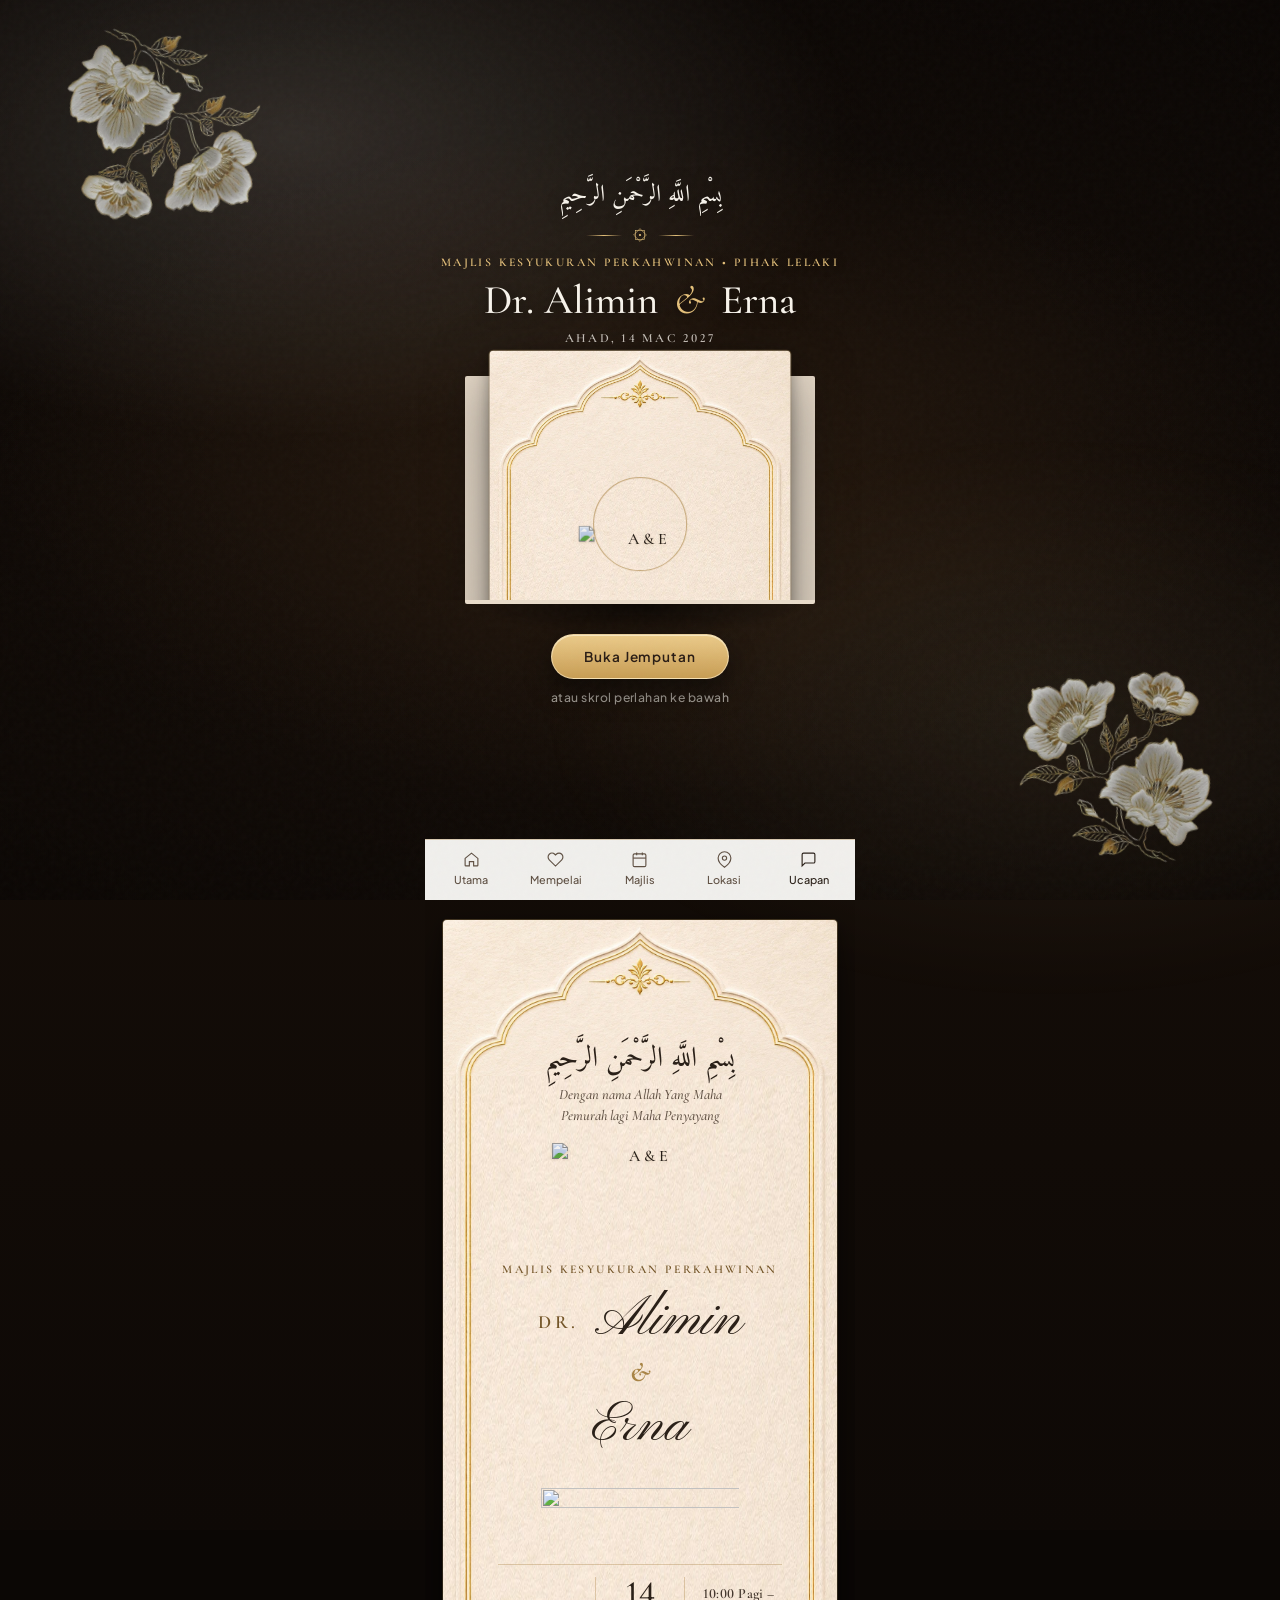
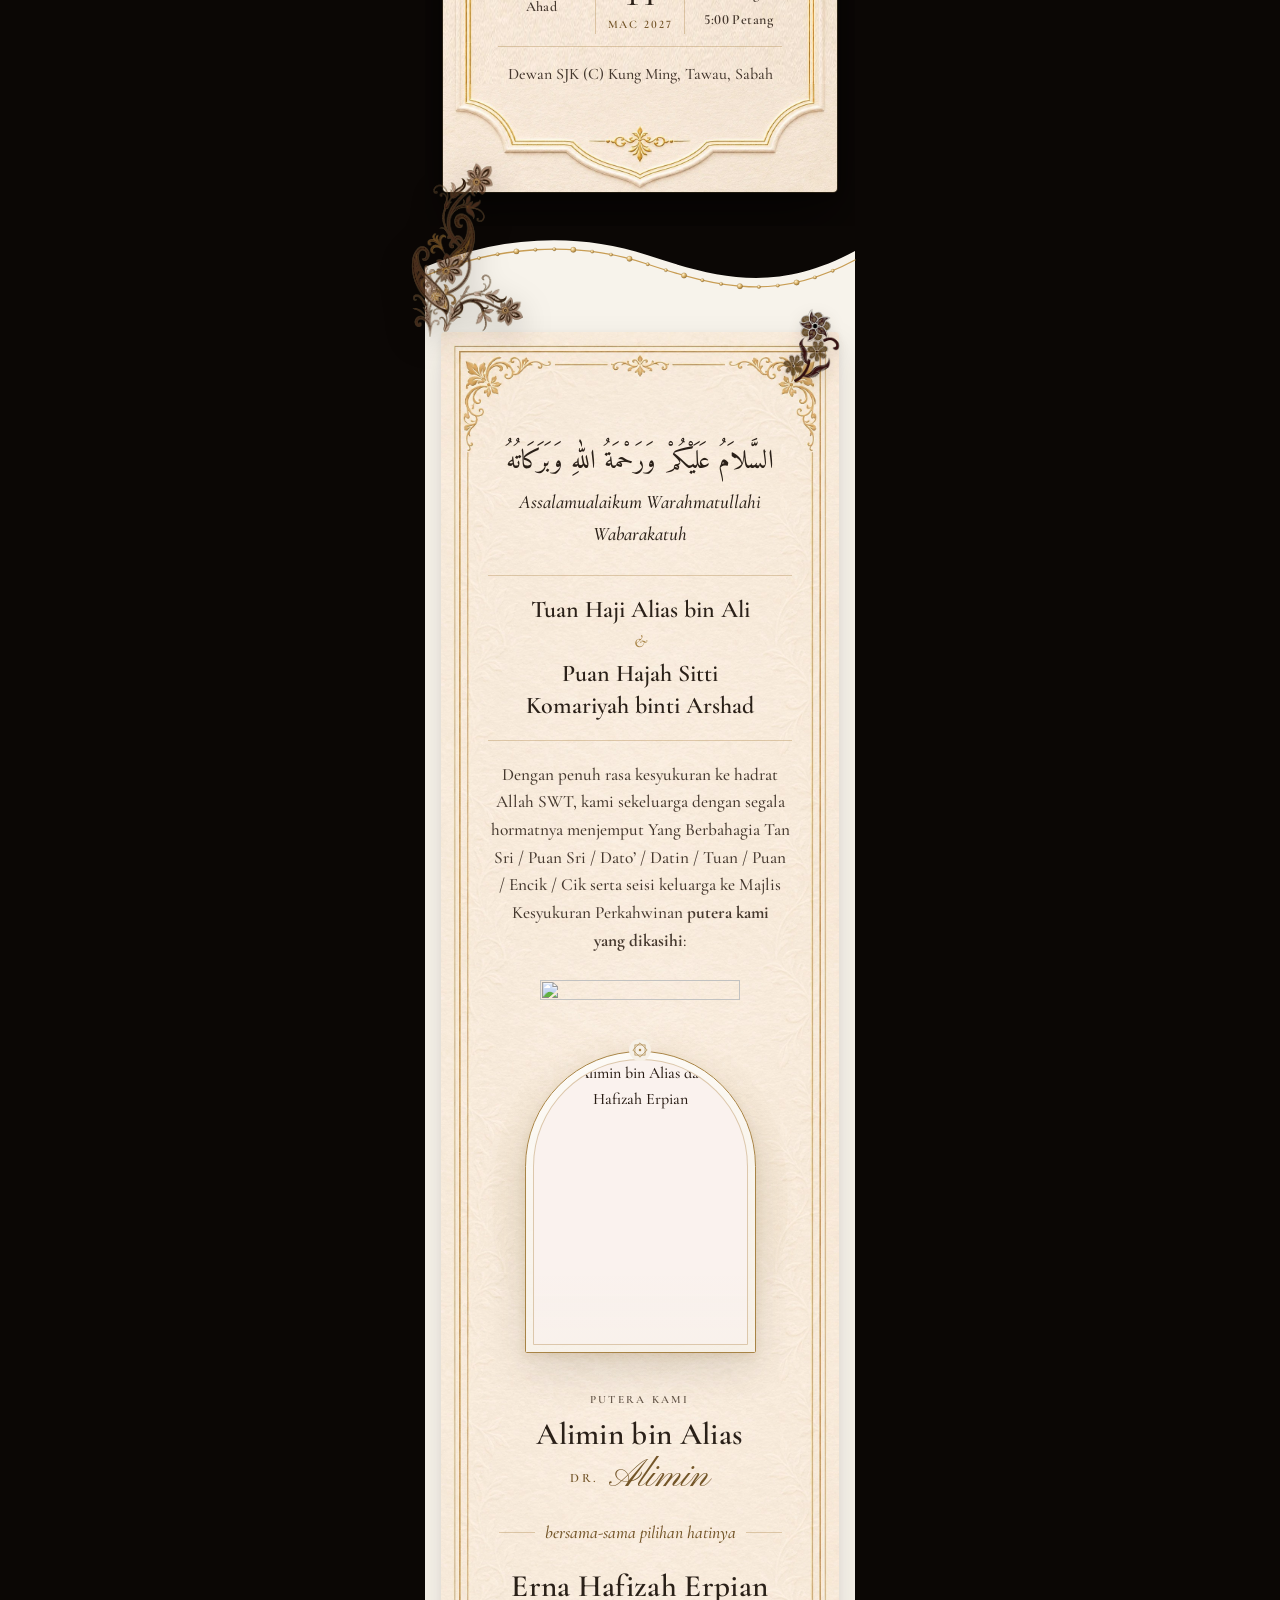
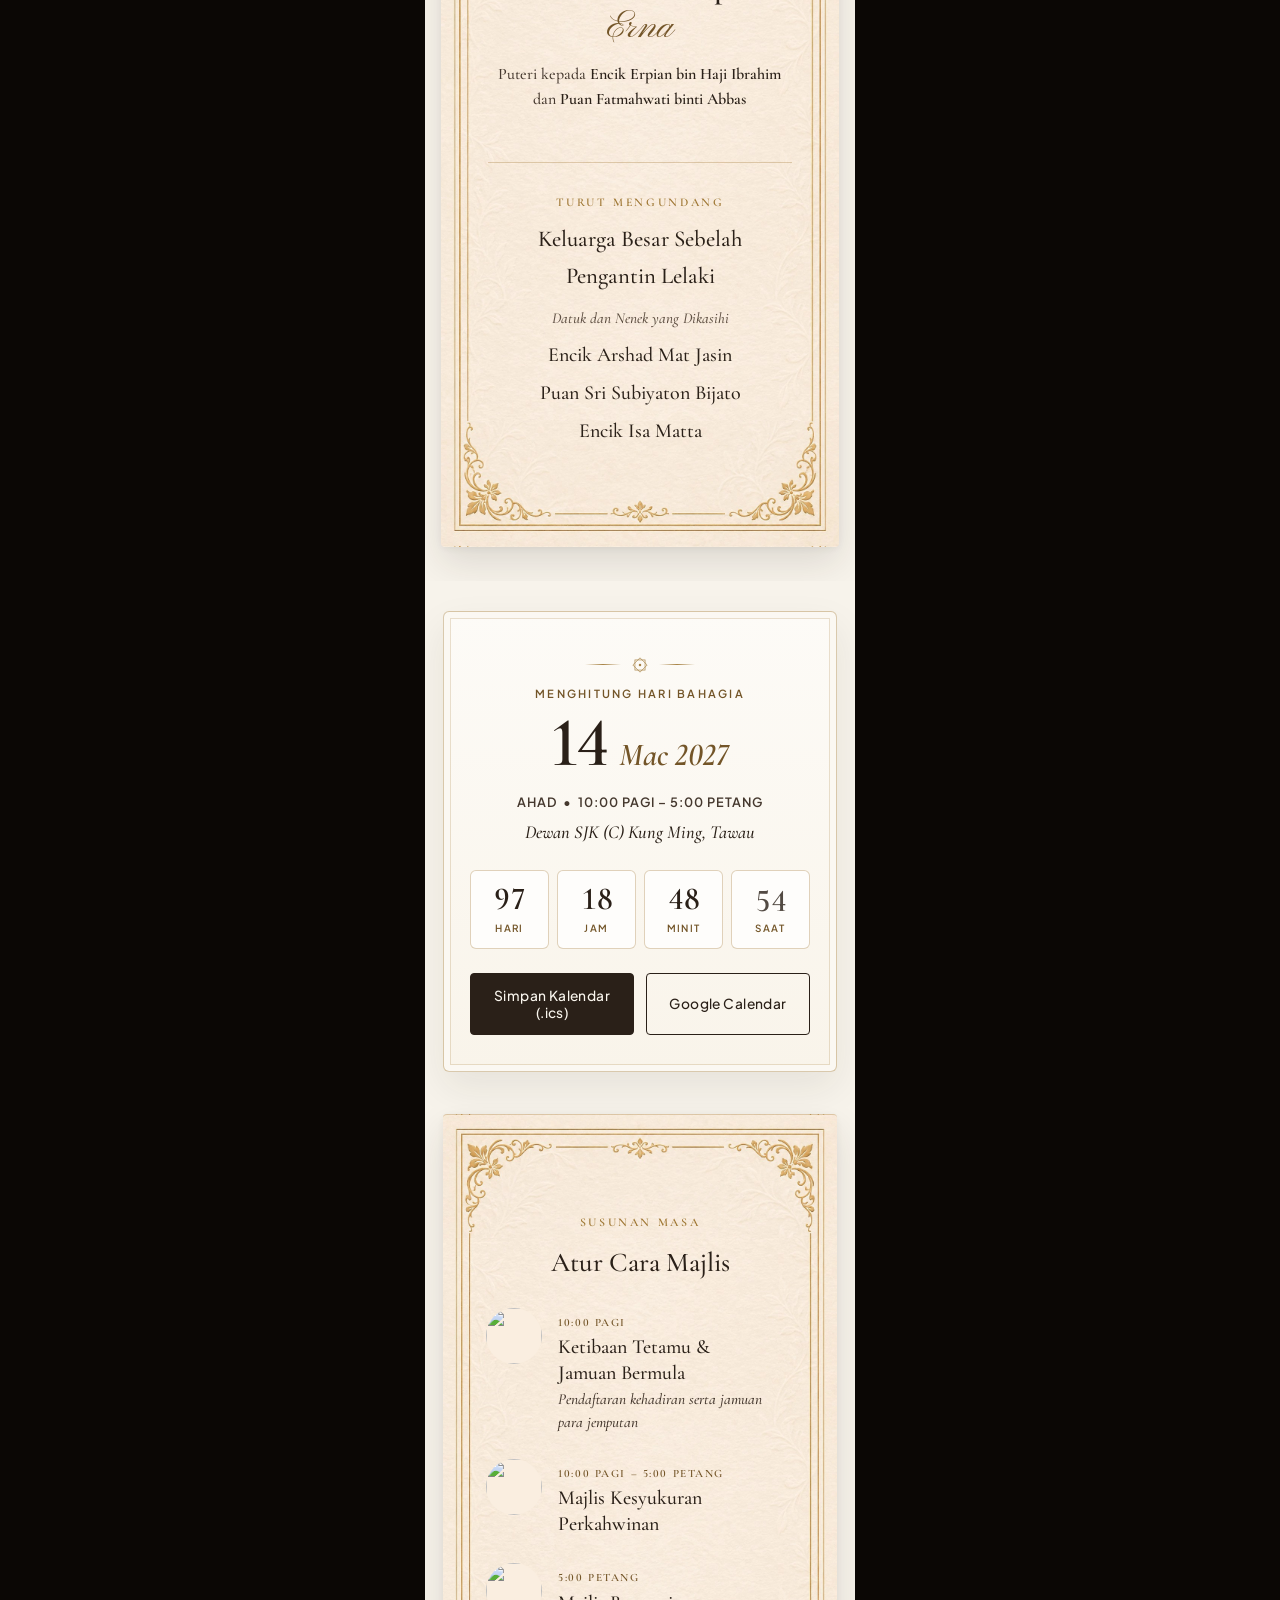
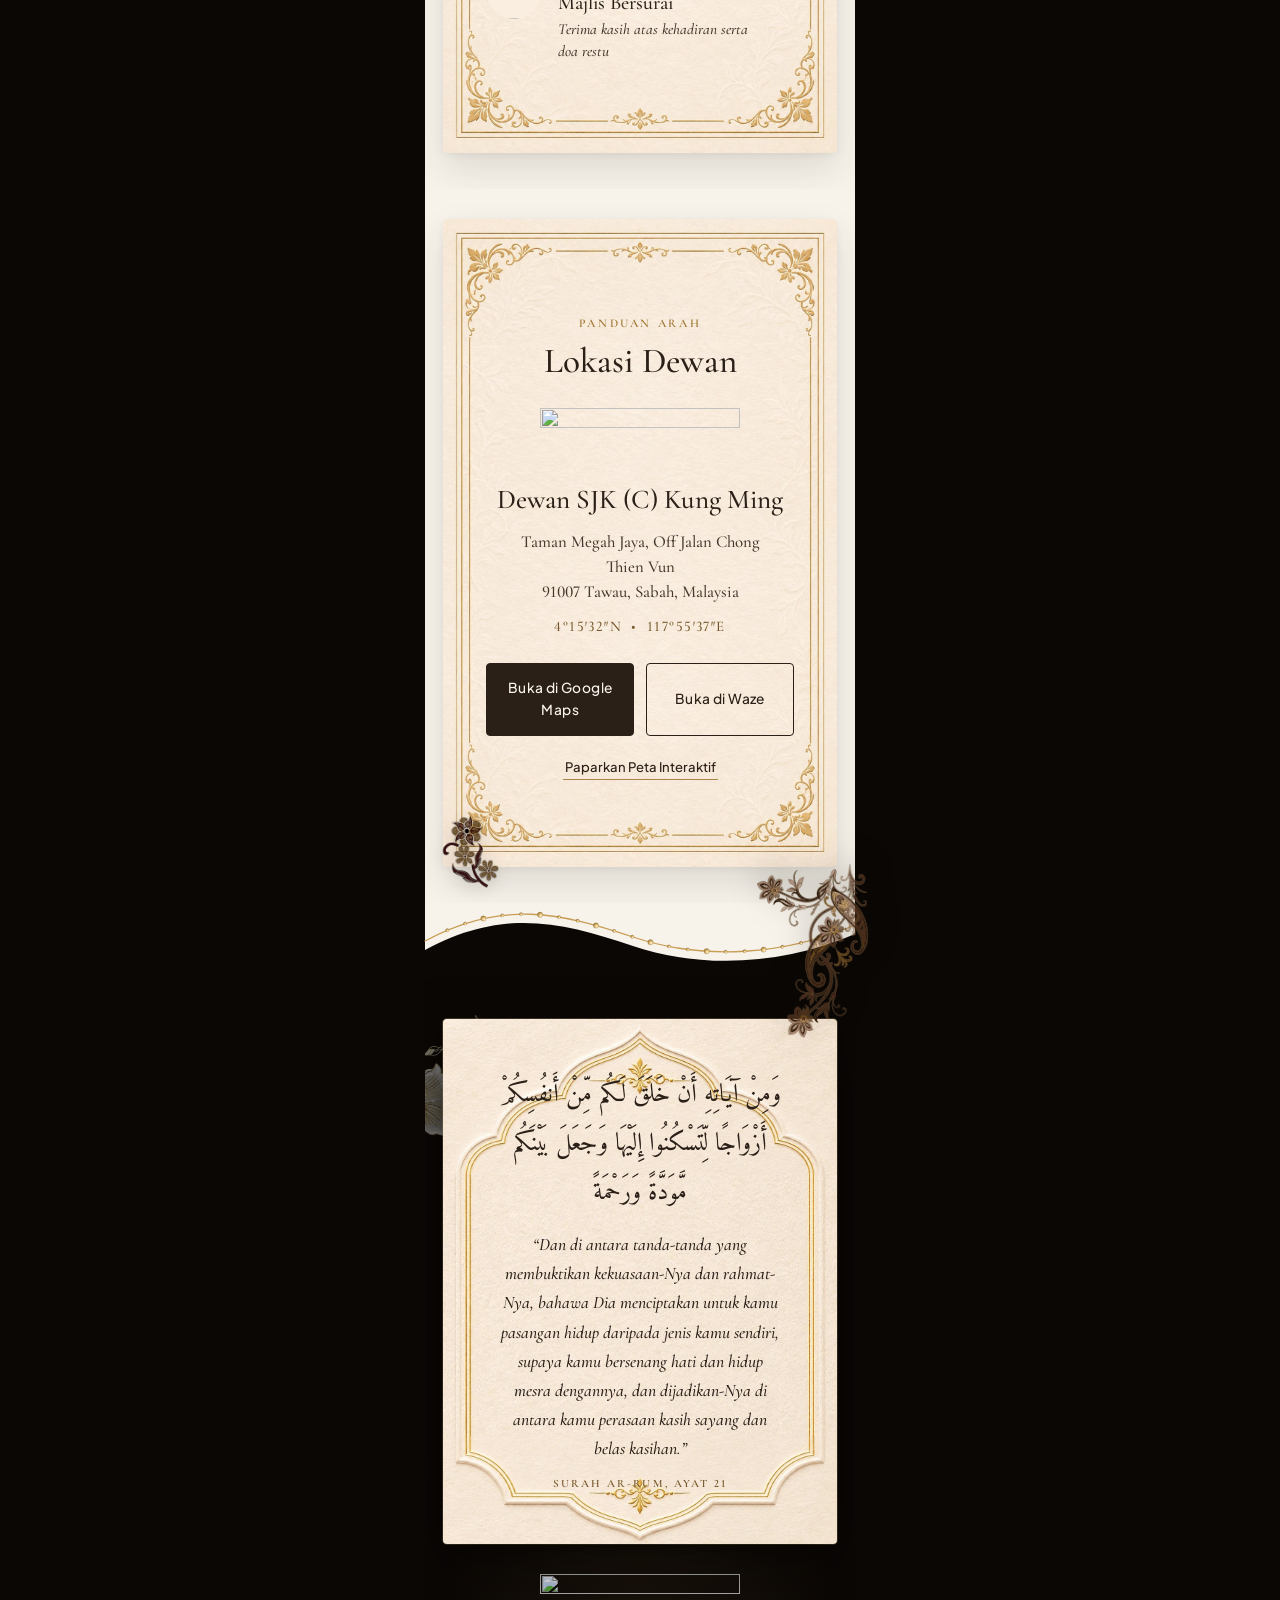
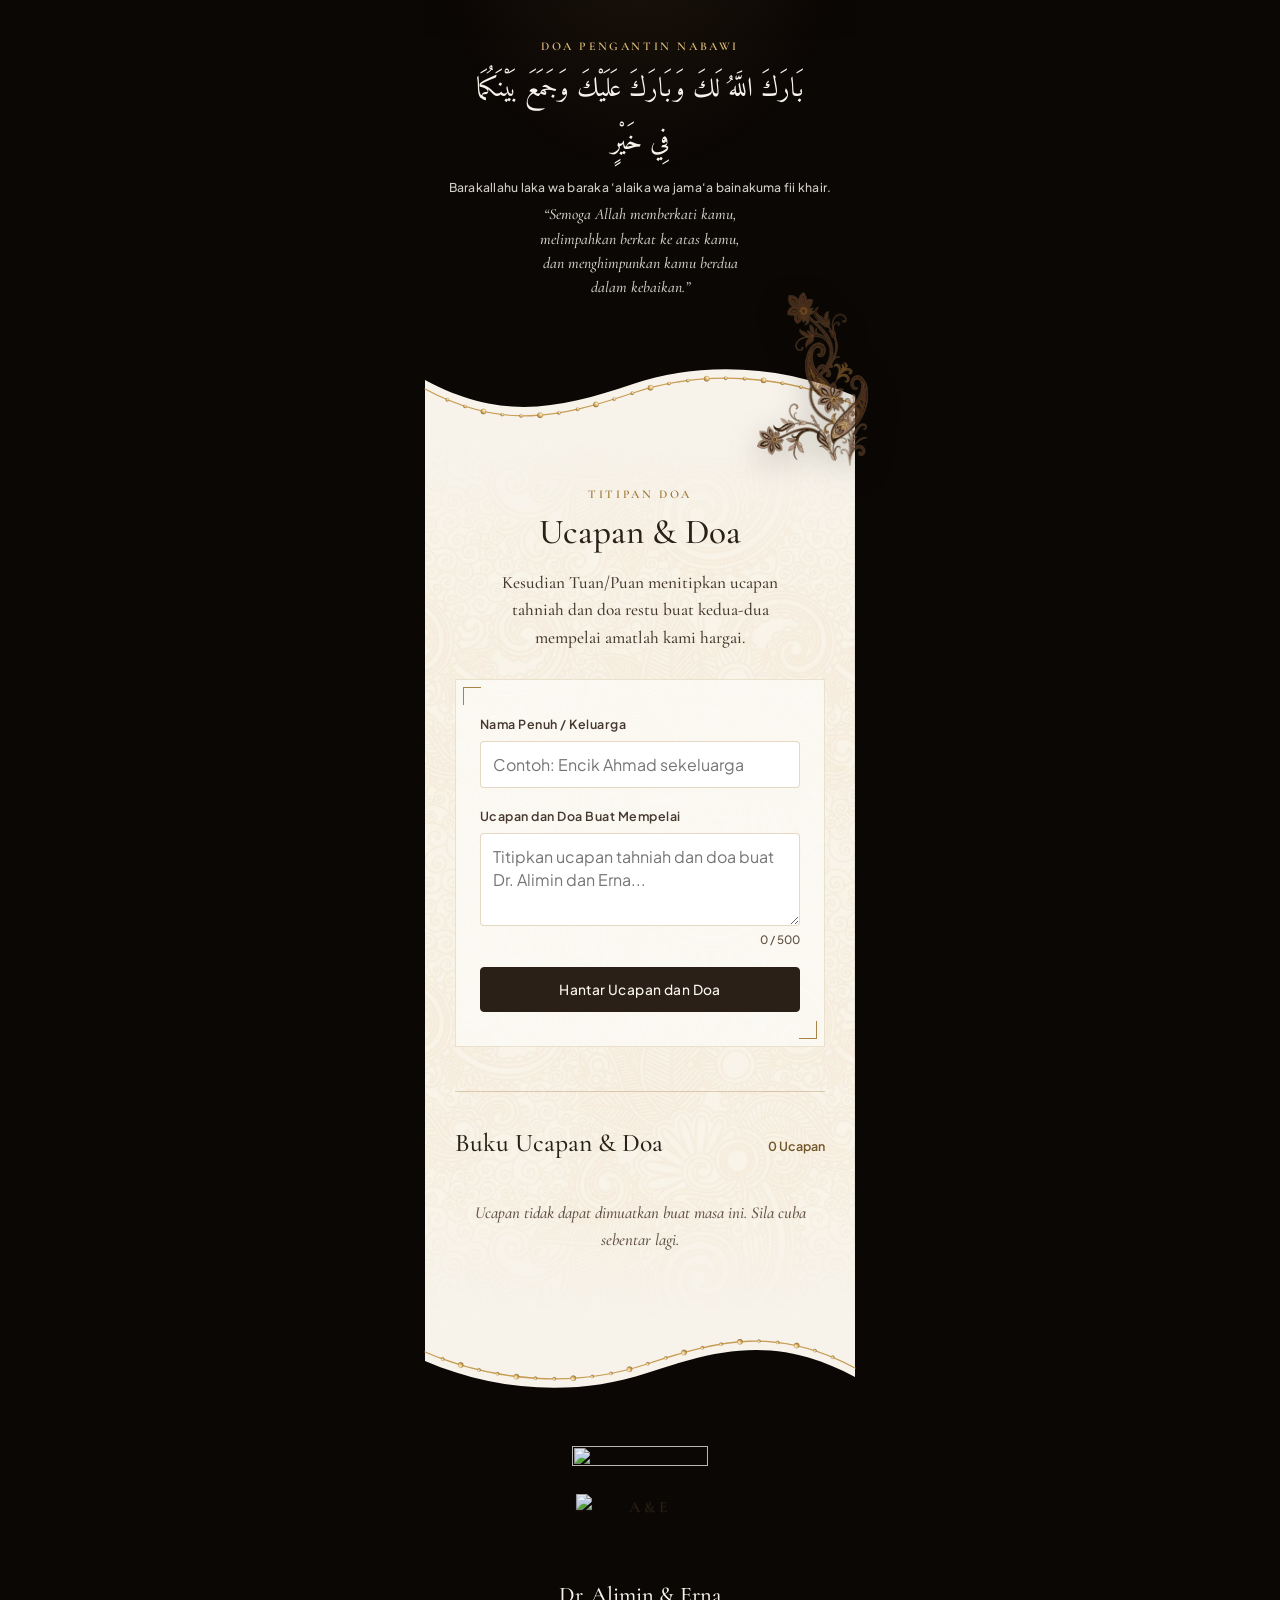
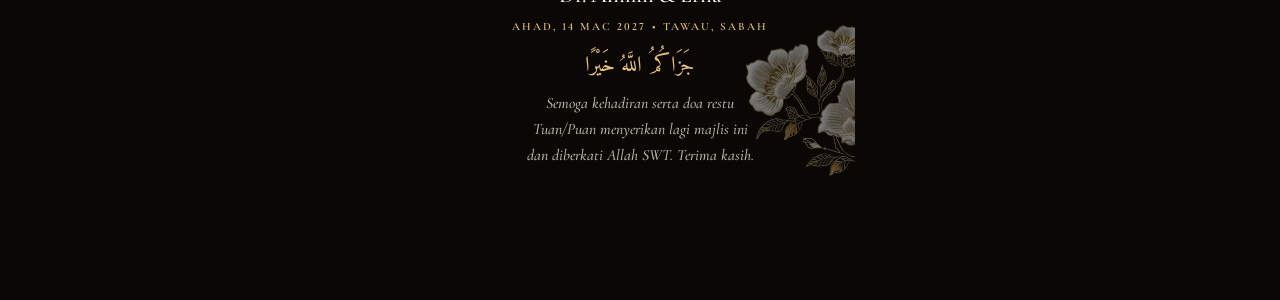
==== upload-ke-github/index.html @ a5973d25 "Upload kad jemputan digital Dr. Alimin & Erna (Pihak Lelaki)" ====
<!DOCTYPE html>
<html lang="ms">
<head>
  <meta charset="UTF-8" />
  <meta name="viewport" content="width=device-width, initial-scale=1.0, viewport-fit=cover" />
  <meta name="format-detection" content="telephone=no" />
  <!-- Kad peribadi: jangan diindeks enjin carian (nama keluarga tidak muncul di Google).
       Tetamu masih boleh membuka kad melalui link yang dikongsi. -->
  <meta name="robots" content="noindex, nofollow" />
  <title>Majlis Kesyukuran Perkahwinan — Dr. Alimin &amp; Erna | 14 Mac 2027</title>
  <meta name="description" content="Jemputan Majlis Kesyukuran Perkahwinan Pihak Lelaki: Alimin bin Alias (Dr. Alimin) & Erna Hafizah Erpian (Erna) pada Ahad, 14 Mac 2027 di Dewan SJK (C) Kung Ming, Tawau, Sabah." />

  <!-- Favicon Emas A&E -->
  <link rel="icon" type="image/svg+xml" href="data:image/svg+xml,%3Csvg xmlns='http://www.w3.org/2000/svg' viewBox='0 0 64 64'%3E%3Ccircle cx='32' cy='32' r='30' fill='%23F6F0E6' stroke='%23B5935A' stroke-width='2.5'/%3E%3Ctext x='32' y='40' text-anchor='middle' font-family='Georgia,serif' font-size='22' font-weight='600' fill='%233B2F26'%3EA%26E%3C/text%3E%3C/svg%3E" />

  <!-- Open Graph / WhatsApp / Telegram / Facebook Preview -->
  <meta property="og:site_name" content="Walimatulurus Dr. Alimin &amp; Erna" />
  <meta property="og:title" content="Jemputan Majlis Kesyukuran Perkahwinan — Dr. Alimin &amp; Erna" />
  <meta property="og:description" content="Dengan penuh kesyukuran, kami menjemput Tuan/Puan ke Majlis Kesyukuran Perkahwinan Dr. Alimin &amp; Erna pada Ahad, 14 Mac 2027 (10:00 Pagi – 5:00 Petang) di Dewan SJK (C) Kung Ming, Tawau, Sabah." />
  <meta property="og:type" content="website" />
  <meta property="og:url" content="https://walimatulurus-alimin-erna.pages.dev/" />
  <meta property="og:image" content="https://walimatulurus-alimin-erna.pages.dev/assets/og-image.jpg?v=3" />
  <meta property="og:image:secure_url" content="https://walimatulurus-alimin-erna.pages.dev/assets/og-image.jpg?v=3" />
  <meta property="og:image:type" content="image/jpeg" />
  <meta property="og:image:width" content="1200" />
  <meta property="og:image:height" content="630" />
  <meta property="og:image:alt" content="Jemputan Majlis Kesyukuran Perkahwinan Dr. Alimin &amp; Erna — Ahad, 14 Mac 2027" />
  <meta property="og:locale" content="ms_MY" />
  <meta name="twitter:card" content="summary_large_image" />
  <meta name="twitter:title" content="Jemputan Majlis Kesyukuran Perkahwinan — Dr. Alimin &amp; Erna" />
  <meta name="twitter:description" content="Ahad, 14 Mac 2027 • 10:00 Pagi – 5:00 Petang • Dewan SJK (C) Kung Ming, Tawau, Sabah" />
  <meta name="twitter:image" content="https://walimatulurus-alimin-erna.pages.dev/assets/og-image.jpg?v=3" />
  <meta name="theme-color" content="#140D08" />

  <!-- Fonts: Royal Calligraphy (Pinyon Script), Editorial Serif, Classical Arabic Naskh, Clean Sans -->
  <link rel="preconnect" href="https://fonts.googleapis.com" />
  <link rel="preconnect" href="https://fonts.gstatic.com" crossorigin />
  <link href="https://fonts.googleapis.com/css2?family=Amiri:wght@400;700&family=Cormorant+Garamond:ital,wght@0,400;0,500;0,600;1,400;1,500&family=Pinyon+Script&family=Plus+Jakarta+Sans:wght@400;500;600&display=swap" rel="stylesheet" />

  <!-- Pra-muat aset sampul 3D (atas lipatan) supaya muncul serta-merta tanpa kelipan -->
  <link rel="preload" as="image" href="assets/env-body.jpg" fetchpriority="high" />
  <link rel="preload" as="image" href="assets/env-pocket.webp" fetchpriority="high" />
  <link rel="preload" as="image" href="assets/env-flap-front.webp" fetchpriority="high" />
  <link rel="preload" as="image" href="assets/env-flap-liner.webp" fetchpriority="high" />
  <link rel="preload" as="image" href="assets/wax-seal-ae.webp" fetchpriority="high" />
  <link rel="preload" as="image" href="assets/monogram-ae.webp" fetchpriority="high" />
  <link rel="preload" as="image" href="assets/frame-arch-top.jpg" />
  <link rel="preload" as="image" href="assets/batik-sogan-pattern.webp" />

  <link rel="stylesheet" href="styles.css" />
  <script>
    (function () {
      var d = document.documentElement;
      d.classList.add('js');
      if (window.matchMedia && matchMedia('(prefers-reduced-motion: reduce)').matches) d.classList.add('reduce');
      /* Jaring keselamatan 6 saat: kandungan kad tidak akan kekal tersembunyi jika GSAP/CDN gagal dimuatkan */
      setTimeout(function () {
        if (!window.__kadReady) d.classList.add('no-engine');
      }, 6000);
    })();
  </script>
</head>
<body>
  <!-- Tekstur kertas kapas, latar Batik Sogan Jawa & zarah cahaya emas halus -->
  <div class="paper-grain" aria-hidden="true"></div>
  <div class="lattice-backdrop" aria-hidden="true"></div>
  <div id="gold-motes" class="gold-motes" aria-hidden="true"></div>
  <!-- Simbol Bintang Geometri Islamik (Rub el Hizb 8-Penjuru) boleh guna semula -->
  <svg width="0" height="0" style="position:absolute" aria-hidden="true">
    <defs>
      <!-- Manik emas berkilau untuk pemisah lengkung White Beach -->
      <radialGradient id="beadGold" cx="35%" cy="32%" r="70%">
        <stop offset="0%" stop-color="#FFF4D6" />
        <stop offset="45%" stop-color="#E5C17B" />
        <stop offset="100%" stop-color="#9E7632" />
      </radialGradient>
    </defs>
    <symbol id="islamic-star" viewBox="0 0 32 32">
      <g fill="none" stroke="currentColor" stroke-width="1.2">
        <rect x="7" y="7" width="18" height="18" />
        <rect x="7" y="7" width="18" height="18" transform="rotate(45 16 16)" />
        <circle cx="16" cy="16" r="2.2" fill="currentColor" stroke="none" />
      </g>
    </symbol>
  </svg>
  <!-- Canvas 60fps untuk percikan debu emas apabila cop lilin A&E dibuka atau ucapan dihantar -->
  <canvas id="gold-burst-canvas" class="gold-burst-canvas" aria-hidden="true"></canvas>

  <!-- Hairline Gold Scroll Progress Filament -->
  <div class="scroll-progress-track" aria-hidden="true">
    <div id="scroll-progress-bar" class="scroll-progress-bar"></div>
  </div>

  <!-- Background Music Player (Nusantara Gamelan & Suling: assets/lagu.mp3) -->
  <audio id="bg-music" loop preload="none" playsinline>
    <source src="assets/lagu.mp3" type="audio/mpeg" />
  </audio>

  <!-- =========================================================
       REALISTIC 3D SCROLL-DRIVEN & TAP-TO-OPEN PHYSICAL ENVELOPE
       5-Layer 3D Anatomy:
       1. Back Interior (Batik Sogan Liner)
       2. Rising Arch Card (assets/frame-arch-*.jpg, 3-slice) inside pocket carrier
       3. Front V-Cut Cream Cotton Pocket (masks card cleanly)
       4. 3D Hinged Double-Sided Flap (Front: Cream + Gold Foil, Back: Batik Sogan)
       5. 3D Embossed Gold A&E Wax Seal Button
       ========================================================= -->
  <section id="hero" class="hero-envelope-scene" aria-label="Pembukaan Sampul Jemputan">
    <div class="hero-pin">
      <!-- Cahaya keemasan lembut di atas kanvas Batik gelap -->
      <div class="sunlight-caustic" aria-hidden="true"></div>
      <!-- Bunga sulaman putih-emas (assets/orn-embroidery.webp, lutsinar) di sudut kanvas gelap -->
      <img class="orn-embroidery orn-hero-tl" src="assets/orn-embroidery.webp" width="600" height="600" alt="" aria-hidden="true" />
      <img class="orn-embroidery orn-hero-br" src="assets/orn-embroidery.webp" width="600" height="600" alt="" aria-hidden="true" />

      <div class="hero-head" id="heroHead">
        <p class="guest-greeting" id="guestGreeting" hidden>
          <span class="guest-greeting-label">Khusus Buat</span>
          <strong class="guest-greeting-name" id="guestGreetingName"></strong>
        </p>
        <p class="env-bismillah" lang="ar" dir="rtl">بِسْمِ اللَّهِ الرَّحْمَنِ الرَّحِيمِ</p>
        <div class="islamic-ornament-row" aria-hidden="true">
          <span class="orn-line"></span>
          <svg class="islamic-star-ico" width="16" height="16"><use href="#islamic-star" /></svg>
          <span class="orn-line"></span>
        </div>
        <p class="env-kicker">Majlis Kesyukuran Perkahwinan &bull; Pihak Lelaki</p>
        <h1 class="env-couple">
          <span>Dr. Alimin</span>
          <span class="serif-amp">&amp;</span>
          <span>Erna</span>
        </h1>
        <p class="env-date">Ahad, 14 Mac 2027</p>
      </div>

      <!-- True 5-Layer 3D Physical Envelope -->
      <div class="env-3d" id="env3d">
        <!-- Bayang lantai (menggantikan filter drop-shadow yang mahal) -->
        <div class="env-shadow" aria-hidden="true"></div>

        <!-- Layer 1: Bahagian dalam sampul (foto sebenar: assets/env-body.jpg dari envelope-open-hd.png) -->
        <div class="env-back" aria-hidden="true"></div>

        <!-- Layer 2: Rising Card Carrier (Clipped cleanly at envelope pocket rim) -->
        <div class="env-carrier" id="envCarrier">
          <div class="env-card frame-arch-bg" id="envCard">
            <div class="env-card-surface">
              <img class="env-card-monogram monogram-img" src="assets/monogram-ae.webp" width="1000" height="599" alt="A &amp; E" />
              <p class="env-card-couple">Dr. Alimin &amp; Erna</p>
            </div>
          </div>
        </div>

        <!-- Layer 3: Poket depan (foto sebenar: assets/env-pocket.webp, bukaan V dari envelope-open-hd.png) -->
        <div class="env-pocket" id="envPocket" aria-hidden="true"></div>

        <!-- Layer 4: Flap berengsel 3D, dua muka foto sebenar -->
        <div class="env-flap-hinge" id="envFlap">
          <!-- Muka depan: flap tertutup bertepi emas (assets/env-flap-front.webp dari envelope-closed.jpg) -->
          <div class="env-flap-face env-flap-front" aria-hidden="true">
            <div class="flap-photo"></div>
            <!-- Bayang cahaya ikut sudut (dipacu GSAP), bertopeng bentuk flap -->
            <div class="flap-shade flap-shade-front"></div>
          </div>

          <!-- Muka belakang: liner Batik Sogan sebenar (assets/env-flap-liner.webp dari envelope-open-hd.png) -->
          <div class="env-flap-face env-flap-back" aria-hidden="true">
            <div class="flap-photo"></div>
            <div class="flap-shade flap-shade-back"></div>
          </div>

          <!-- Layer 5: Cop lilin emas A&E — melekat pada hujung flap, terangkat bersamanya -->
          <button
            type="button"
            class="wax-seal-btn"
            id="btnSeal"
            aria-label="Sentuh cop lilin A&E untuk membuka jemputan"
          >
            <span class="seal-pulse-ring" aria-hidden="true"></span>
            <span class="seal-disc" aria-hidden="true"></span>
          </button>
        </div>
      </div>

      <div class="hero-cta" id="heroCta">
        <button type="button" class="btn-open-envelope" id="btnOpen">Buka Jemputan</button>
        <p class="hero-scroll-hint">atau skrol perlahan ke bawah</p>
      </div>
    </div>
  </section>

  <!-- =========================================================
       MAIN EDITORIAL WEDDING STATIONERY (SOFT BEIGE WHITE + JAWA)
       ========================================================= -->
  <main id="invitation-main" class="stationery-sheet">

    <!-- BAND 1: HERO UTAMA (SATU TONA KERTAS WHITE BEIGE + BINGKAI FOIL EMAS HALUS) -->
    <header id="utama" class="band band-hero dark-zone">
      <!-- Aset 1: Bingkai Kubah Emas Timbul (assets/frame-arch-*.jpg, 3-slice) di atas kanvas Batik gelap -->
      <div class="card-frame-canvas frame-arch-bg">
        <!-- Kilauan cahaya foil emas dinamik yang bergerak mengikut skrol -->
        <div class="foil-light-sheen" aria-hidden="true"></div>
        <div class="card-frame-content">
          <p class="arabic-bismillah hero-anim" lang="ar" dir="rtl">بِسْمِ اللَّهِ الرَّحْمَنِ الرَّحِيمِ</p>
          <p class="bismillah-sub hero-anim">Dengan nama Allah Yang Maha Pemurah lagi Maha Penyayang</p>

          <!-- Monogram kaligrafi gaya Arab A&E (identiti tunggal: kad sampul, Band 1, footer) -->
          <img class="inline-crest monogram-img hero-anim" src="assets/monogram-ae.webp" width="1000" height="599" alt="A &amp; E" />

          <p class="hero-kicker hero-anim">Majlis Kesyukuran Perkahwinan</p>

          <h2 class="hero-display hero-anim">
            <span class="display-script"><span class="name-title">Dr.</span> Alimin</span>
            <span class="display-amp">&amp;</span>
            <span class="display-script">Erna</span>
          </h2>

          <img class="gold-divider-img hero-anim" src="assets/gold-divider.webp" width="900" height="200" alt="" aria-hidden="true" />

          <div class="hero-date-banner hero-anim">
            <div class="date-col">
              <span class="date-small">Ahad</span>
            </div>
            <div class="date-center">
              <span class="date-day-num">14</span>
              <span class="date-month-year">Mac 2027</span>
            </div>
            <div class="date-col">
              <span class="date-small">10:00 Pagi – 5:00 Petang</span>
            </div>
          </div>

          <p class="hero-venue hero-anim">Dewan&nbsp;SJK&nbsp;(C)&nbsp;Kung&nbsp;Ming, Tawau,&nbsp;Sabah</p>
        </div>
      </div>
    </header>

    <!-- BAND 2: UNDANGAN RASMI PIHAK LELAKI, TUAN RUMAH & MEMPELAI -->
    <!-- =========================================================
         ZON WHITE BEACH 1 (Mempelai, Majlis, Lokasi)
         Kanvas krim berterusan dengan pemisah lengkung-S bergaris emas + manik (dilukis ikut skrol)
         ========================================================= -->
    <div class="wb-zone" id="wbZone1">
      <svg class="wb-curve wb-curve-top" viewBox="0 0 430 72" preserveAspectRatio="none" aria-hidden="true">
        <path class="wb-curve-fill" d="M0 72 L0 40 C 70 10, 150 4, 222 28 S 352 66, 430 24 L430 72 Z" />
        <path class="wb-curve-gold" d="M0 49 C 70 19, 150 13, 222 37 S 352 75, 430 33" />
        <g class="wb-curve-beads"></g>
      </svg>
      <!-- Aset 3: Sulur Paisley merentasi sempadan gelap ↔ krim -->
      <img class="orn-paisley orn-bridge-tl orn-float" src="assets/orn-paisley.webp" width="520" height="780" alt="" aria-hidden="true" loading="lazy" />

    <section id="mempelai" class="band band-beige gsap-section">
      <img class="band-watermark" src="assets/monogram-ae.webp" alt="" aria-hidden="true" loading="lazy" />
      <!-- Aset 2: Kertas Krim Berbingkai Ornamen Sudut (assets/frame-ivory-*.jpg, 3-slice) -->
      <div class="band-inner frame-ivory-bg ivory-card">
        <!-- Aset 4: Bunga Batik tradisional terapung di sudut kad -->
        <img class="orn-batik-flower orn-corner-tr orn-float" src="assets/orn-batik-flower.webp" width="360" height="360" alt="" aria-hidden="true" loading="lazy" />
        <p class="arabic-salam gsap-up" lang="ar" dir="rtl">السَّلاَمُ عَلَيْكُمْ وَرَحْمَةُ اللهِ وَبَرَكَاتُهُ</p>
        <p class="salam-latin gsap-up">Assalamualaikum Warahmatullahi Wabarakatuh</p>

        <!-- Tuan Rumah (Keluarga Pengantin Lelaki — Pihak Pengundang Utama) -->
        <div class="host-header gsap-up">
          <p class="host-name">Tuan Haji Alias bin Ali</p>
          <p class="host-amp">&amp;</p>
          <p class="host-name">Puan Hajah Sitti Komariyah binti Arshad</p>
        </div>

        <p class="editorial-prose gsap-up">
          Dengan penuh rasa kesyukuran ke hadrat Allah SWT, kami sekeluarga dengan segala hormatnya menjemput Yang Berbahagia Tan Sri / Puan Sri / Dato&rsquo; / Datin / Tuan / Puan / Encik / Cik serta seisi keluarga ke Majlis Kesyukuran Perkahwinan <strong>putera kami yang dikasihi</strong>:
        </p>

        <img class="gold-divider-img gsap-up" src="assets/gold-divider.webp" width="900" height="200" alt="" aria-hidden="true" />

        <!-- Potret Rasmi Mempelai dalam Bingkai Gerbang Islamik Bermahkota Bintang -->
        <figure class="couple-mihrab-wrap" id="couplePortraitWrap" aria-label="Potret Dr. Alimin dan Erna">
          <div class="couple-arch-halo" aria-hidden="true"></div>
          <svg class="couple-arch-finial" width="22" height="22" aria-hidden="true"><use href="#islamic-star" /></svg>
          <div class="couple-mihrab-arch" id="couplePortraitArch">
            <div class="couple-mihrab-inner">
              <img
                id="couplePortraitImg"
                class="couple-portrait-img"
                src="assets/couple-portrait.jpg"
                alt="Dr. Alimin bin Alias dan Erna Hafizah Erpian"
                width="768"
                height="1024"
                loading="lazy"
                decoding="async"
              />
            </div>
          </div>
        </figure>

        <!-- Mempelai Spotlight: Scroll-Driven Couple Convergence (Merapat Mengikut Skrol) -->
        <div id="coupleStage" class="mempelai-monument couple-stage">
          <div id="coupleHalo" class="couple-halo" aria-hidden="true"></div>

          <div id="coupleLeft" class="mempelai-person couple-converge-left">
            <p class="mempelai-role">Putera Kami</p>
            <h3 class="mempelai-fullname">Alimin bin Alias</h3>
            <p class="mempelai-callname"><span class="name-title">Dr.</span> Alimin</p>
          </div>

          <div class="mempelai-connector gsap-up" aria-hidden="true">
            <span class="connector-line"></span>
            <span class="connector-phrase">bersama-sama pilihan hatinya</span>
            <span class="connector-line"></span>
          </div>

          <div id="coupleRight" class="mempelai-person couple-converge-right">
            <h3 class="mempelai-fullname">Erna Hafizah Erpian</h3>
            <p class="mempelai-callname">Erna</p>
            <p class="bride-parents-line">
              Puteri kepada <strong>Encik Erpian bin Haji Ibrahim</strong> dan <strong>Puan Fatmahwati binti Abbas</strong>
            </p>
          </div>
        </div>

        <!-- Turut Mengundang -->
        <div class="turut-editorial gsap-up">
          <p class="editorial-label">Turut Mengundang</p>
          <h4 class="turut-title">Keluarga Besar Sebelah Pengantin Lelaki</h4>
          <p class="turut-sub">Datuk dan Nenek yang Dikasihi</p>
          <ul class="elders-editorial-list">
            <li>Encik Arshad Mat Jasin</li>
            <li>Puan Sri Subiyaton Bijato</li>
            <li>Encik Isa Matta</li>
          </ul>
          <div id="extra-family-container"></div>
        </div>
      </div>
    </section>

    <!-- BAND 3: TARIKH, KIRA DETIK & ATUR CARA MAJLIS (SATU TONA KERTAS WHITE BEIGE) -->
    <section id="majlis" class="band band-ivory gsap-section">
      <div class="band-inner majlis-climax-outer">
        <div class="sogan-climax-card luxury-paper-card gsap-up">
          <div class="sogan-card-content">
            <div class="islamic-ornament-row" aria-hidden="true">
              <span class="orn-line"></span>
              <svg class="islamic-star-ico" width="18" height="18"><use href="#islamic-star" /></svg>
              <span class="orn-line"></span>
            </div>
            <p class="sogan-eyebrow">Menghitung Hari Bahagia</p>
            <p class="sogan-big-date">
              <span class="sogan-day">14</span>
              <span class="sogan-month">Mac 2027</span>
            </p>
            <p class="sogan-time-line">Ahad &nbsp;&bull;&nbsp; 10:00 Pagi – 5:00 Petang</p>
            <p class="sogan-venue-line">Dewan SJK (C) Kung Ming, Tawau</p>

            <!-- Live Countdown -->
            <div class="countdown-sogan" aria-label="Kiraan Detik Menuju Majlis">
              <div class="cd-tile">
                <span id="cd-days" class="cd-value">--</span>
                <span class="cd-caption">Hari</span>
              </div>
              <div class="cd-tile">
                <span id="cd-hours" class="cd-value">--</span>
                <span class="cd-caption">Jam</span>
              </div>
              <div class="cd-tile">
                <span id="cd-mins" class="cd-value">--</span>
                <span class="cd-caption">Minit</span>
              </div>
              <div class="cd-tile">
                <span id="cd-secs" class="cd-value">--</span>
                <span class="cd-caption">Saat</span>
              </div>
            </div>

            <div class="action-pair sogan-cal-actions">
              <button id="download-ics-btn" class="btn-sogan-solid" type="button">
                Simpan Kalendar (.ics)
              </button>
              <a
                class="btn-sogan-ghost"
                href="https://calendar.google.com/calendar/render?action=TEMPLATE&text=Majlis+Kesyukuran+Perkahwinan+Dr.+Alimin+%26+Erna&dates=20270314T020000Z/20270314T090000Z&details=Majlis+Kesyukuran+Perkahwinan+Alimin+bin+Alias+(Dr.+Alimin)+%26+Erna+Hafizah+Erpian+(Erna).+Masa:+10:00+Pagi+-+5:00+Petang.&location=Dewan+SJK+(C)+Kung+Ming,+Tawau,+Sabah"
                target="_blank"
                rel="noopener noreferrer"
              >
                Google Calendar
              </a>
            </div>
          </div>
        </div>

        <div class="itinerary-editorial frame-ivory-bg ivory-card gsap-up">
          <p class="editorial-label">Susunan Masa</p>
          <h4 class="itinerary-heading">Atur Cara Majlis</h4>
          <div class="itinerary-wrap">
            <span class="itinerary-thread" id="itinerary-thread" aria-hidden="true"></span>
            <ol id="itinerary-list" class="itinerary-timeline"></ol>
          </div>
        </div>
      </div>
    </section>

    <!-- BAND 4: LOKASI & PETA (SATU TONA KERTAS WHITE BEIGE) -->
    <section id="lokasi" class="band band-ivory gsap-section">
      <div class="band-inner lokasi-framed-outer">
        <div class="frame-lokasi-card frame-ivory-bg ivory-card">
          <img class="orn-batik-flower orn-corner-bl orn-float" src="assets/orn-batik-flower.webp" width="360" height="360" alt="" aria-hidden="true" loading="lazy" />
          <p class="editorial-label gsap-up">Panduan Arah</p>
          <h3 class="band-heading gsap-up">Lokasi Dewan</h3>

          <img class="gold-divider-img gsap-up" src="assets/gold-divider.webp" width="900" height="200" alt="" aria-hidden="true" />

          <h4 class="venue-display-name gsap-up">Dewan SJK (C) Kung Ming</h4>
          <p class="venue-full-address gsap-up">
            Taman Megah Jaya, Off Jalan Chong Thien Vun<br />
            91007 Tawau, Sabah, Malaysia
          </p>
          <p class="venue-coords gsap-up">4°15&prime;32&Prime;N &nbsp;&bull;&nbsp; 117°55&prime;37&Prime;E</p>

          <div class="action-pair location-actions gsap-up">
            <a
              class="btn-sogan-solid"
              href="https://www.google.com/maps/search/?api=1&query=Dewan+SJK+(C)+Kung+Ming+Tawau+Sabah"
              target="_blank"
              rel="noopener noreferrer"
            >
              Buka di Google Maps
            </a>
            <a
              class="btn-sogan-ghost"
              href="https://waze.com/ul?ll=4.2589,117.9269&navigate=yes"
              target="_blank"
              rel="noopener noreferrer"
            >
              Buka di Waze
            </a>
          </div>

          <div class="map-toggle-wrap gsap-up">
            <button id="toggle-map-btn" class="btn-text-link" type="button" aria-expanded="false">
              Paparkan Peta Interaktif
            </button>
            <div id="lazy-map-container" class="lazy-map-container" hidden></div>
          </div>
        </div>
      </div>
    </section>

      <svg class="wb-curve wb-curve-bottom" viewBox="0 0 430 72" preserveAspectRatio="none" aria-hidden="true">
        <path class="wb-curve-fill" d="M0 72 L0 40 C 70 10, 150 4, 222 28 S 352 66, 430 24 L430 72 Z" />
        <path class="wb-curve-gold" d="M0 49 C 70 19, 150 13, 222 37 S 352 75, 430 33" />
        <g class="wb-curve-beads"></g>
      </svg>
      <img class="orn-paisley orn-bridge-br orn-float" src="assets/orn-paisley.webp" width="520" height="780" alt="" aria-hidden="true" loading="lazy" />
    </div>
    <!-- /ZON WHITE BEACH 1 -->

    <!-- BAND 5 (ZON GELAP): SURAH AR-RUM & DOA PENGANTIN NABAWI di atas kanvas Batik Sogan -->
    <section class="band band-batik-doa dark-zone gsap-section" aria-label="Ayat Suci Al-Quran dan Doa Pengantin">
      <img class="orn-embroidery orn-doa-l orn-float" src="assets/orn-embroidery.webp" width="600" height="600" alt="" aria-hidden="true" loading="lazy" />
      <div class="band-inner doa-outer-padding">
        <!-- Aset 1: Bingkai Kubah Emas Timbul (sama seperti kad utama): tenang untuk ayat suci -->
        <div class="doa-parchment-card frame-arch-bg gsap-up">
          <p class="arabic-verse" lang="ar" dir="rtl">
            وَمِنْ آيَاتِهِ أَنْ خَلَقَ لَكُم مِّنْ أَنفُسِكُمْ أَزْوَاجًا لِّتَسْكُنُوا إِلَيْهَا وَجَعَلَ بَيْنَكُم مَّوَدَّةً وَرَحْمَةً
          </p>

          <blockquote class="verse-malay">
            &ldquo;Dan di antara tanda-tanda yang membuktikan kekuasaan-Nya dan rahmat-Nya, bahawa Dia menciptakan untuk kamu pasangan hidup daripada jenis kamu sendiri, supaya kamu bersenang hati dan hidup mesra dengannya, dan dijadikan-Nya di antara kamu perasaan kasih sayang dan belas kasihan.&rdquo;
          </blockquote>
          <p class="verse-ref">Surah Ar-Rum, Ayat 21</p>
        </div>

        <img class="gold-divider-img doa-divider gsap-up" src="assets/gold-divider.webp" width="900" height="200" alt="" aria-hidden="true" />

        <!-- Doa Pengantin Nabawi disatukan dalam babak kerohanian (elak pengulangan dua babak doa berturut-turut) -->
        <div class="nabawi-doa-inline gsap-up">
          <p class="editorial-label">Doa Pengantin Nabawi</p>
          <p class="arabic-nabawi" lang="ar" dir="rtl">بَارَكَ اللَّهُ لَكَ وَبَارَكَ عَلَيْكَ وَجَمَعَ بَيْنَكُمَا فِي خَيْرٍ</p>
          <p class="nabawi-translit">Barakallahu laka wa baraka &lsquo;alaika wa jama&lsquo;a bainakuma fii khair.</p>
          <p class="nabawi-meaning">&ldquo;Semoga Allah memberkati kamu, melimpahkan berkat ke atas kamu, dan menghimpunkan kamu berdua dalam kebaikan.&rdquo;</p>
        </div>
      </div>
    </section>

    <!-- ZON WHITE BEACH 2: BUKU UCAPAN & DOA (tekstur Aset 5: corak garis halus Batik krim) -->
    <div class="wb-zone wb-zone-textured" id="wbZone2">
      <svg class="wb-curve wb-curve-top wb-curve-flip" viewBox="0 0 430 72" preserveAspectRatio="none" aria-hidden="true">
        <path class="wb-curve-fill" d="M0 72 L0 40 C 70 10, 150 4, 222 28 S 352 66, 430 24 L430 72 Z" />
        <path class="wb-curve-gold" d="M0 49 C 70 19, 150 13, 222 37 S 352 75, 430 33" />
        <g class="wb-curve-beads"></g>
      </svg>
      <img class="orn-paisley orn-bridge-tr orn-float" src="assets/orn-paisley.webp" width="520" height="780" alt="" aria-hidden="true" loading="lazy" />

    <section id="ucapan" class="band band-ivory gsap-section">
      <div class="band-inner">
        <p class="editorial-label gsap-up">Titipan Doa</p>
        <h3 class="band-heading gsap-up">Ucapan &amp; Doa</h3>
        <p class="editorial-prose rsvp-intro gsap-up">
          Kesudian Tuan/Puan menitipkan ucapan tahniah dan doa restu buat kedua-dua mempelai amatlah kami hargai.
        </p>

        <form id="wish-form" class="editorial-form letterpress-panel gsap-up" novalidate>
          <div class="field">
            <label for="guest-name">Nama Penuh / Keluarga</label>
            <input id="guest-name" name="name" type="text" placeholder="Contoh: Encik Ahmad sekeluarga" maxlength="80" autocomplete="name" required />
          </div>

          <div class="field">
            <label for="guest-wish">Ucapan dan Doa Buat Mempelai</label>
            <textarea id="guest-wish" name="wish" rows="3" placeholder="Titipkan ucapan tahniah dan doa buat Dr. Alimin dan Erna..." maxlength="500" aria-describedby="wish-char-count" required></textarea>
            <span id="wish-char-count" class="char-counter" aria-live="polite">0 / 500</span>
          </div>

          <!-- Perangkap bot (honeypot): tersembunyi daripada tetamu; bot yang mengisinya diabaikan -->
          <div class="field-honeypot" aria-hidden="true">
            <label for="guest-website">Laman web</label>
            <input id="guest-website" name="website" type="text" tabindex="-1" autocomplete="off" />
          </div>

          <button type="submit" class="btn-sogan-solid btn-block" id="wish-submit">
            Hantar Ucapan dan Doa
          </button>

          <div id="wish-feedback" class="rsvp-result" role="status" aria-live="polite" hidden>
            <p id="wish-feedback-text"></p>
          </div>
        </form>

        <div class="wishes-section gsap-up">
          <div class="wishes-top">
            <h4>Buku Ucapan &amp; Doa</h4>
            <span id="wishes-count" class="wishes-counter">0 Ucapan</span>
          </div>
          <div id="wishes-list" class="wishes-stream"></div>
        </div>
      </div>
    </section>

      <svg class="wb-curve wb-curve-bottom wb-curve-flip" viewBox="0 0 430 72" preserveAspectRatio="none" aria-hidden="true">
        <path class="wb-curve-fill" d="M0 72 L0 40 C 70 10, 150 4, 222 28 S 352 66, 430 24 L430 72 Z" />
        <path class="wb-curve-gold" d="M0 49 C 70 19, 150 13, 222 37 S 352 75, 430 33" />
        <g class="wb-curve-beads"></g>
      </svg>
    </div>
    <!-- /ZON WHITE BEACH 2 -->

    <!-- FOOTER (ZON GELAP PENUTUP) -->
    <footer class="band band-footer dark-zone">
      <img class="orn-embroidery orn-footer-r orn-float" src="assets/orn-embroidery.webp" width="600" height="600" alt="" aria-hidden="true" loading="lazy" />
      <div class="band-inner footer-inner">
        <img class="gold-divider-img footer-divider" src="assets/gold-divider.webp" width="900" height="200" alt="" aria-hidden="true" />
        <img class="footer-crest monogram-img" src="assets/monogram-ae.webp" width="1000" height="599" alt="A &amp; E" loading="lazy" />
        <p class="footer-couple">Dr. Alimin &amp; Erna</p>
        <p class="footer-meta">Ahad, 14 Mac 2027 &bull; Tawau, Sabah</p>
        <p class="footer-arabic-thanks" lang="ar" dir="rtl">جَزَاكُمُ اللَّهُ خَيْرًا</p>
        <p class="footer-note">
          Semoga kehadiran serta doa restu Tuan/Puan menyerikan lagi majlis ini dan diberkati Allah SWT. Terima kasih.
        </p>
      </div>
    </footer>
  </main>

  <!-- Floating Music Button dengan 3 Bar Equalizer Emas -->
  <button id="music-toggle-btn" class="floating-music-btn" type="button" aria-label="Mainkan atau hentikan lagu latar" aria-pressed="false" title="Lagu Latar">
    <svg class="icon-music" width="17" height="17" viewBox="0 0 24 24" fill="none" stroke="currentColor" stroke-width="1.8" stroke-linecap="round" stroke-linejoin="round" aria-hidden="true">
      <path d="M9 18V5l12-2v13"/>
      <circle cx="6" cy="18" r="3"/>
      <circle cx="18" cy="16" r="3"/>
    </svg>
    <span class="eq-bars" aria-hidden="true">
      <span></span><span></span><span></span>
    </span>
  </button>

  <div id="toast-banner" class="toast-banner" role="status" aria-live="polite"></div>

  <!-- Clean 5-Section Soft Beige-White Bottom Navigation Dock (No Hubungi/QR) -->
  <nav class="bottom-nav" aria-label="Navigasi Kad Jemputan">
    <a href="#utama" class="nav-link active" data-section="utama">
      <svg width="17" height="17" viewBox="0 0 24 24" fill="none" stroke="currentColor" stroke-width="1.6">
        <path d="M3 10.5L12 3l9 7.5V20a1 1 0 0 1-1 1h-5v-6H9v6H4a1 1 0 0 1-1-1v-9.5z"/>
      </svg>
      <span>Utama</span>
    </a>
    <a href="#mempelai" class="nav-link" data-section="mempelai">
      <svg width="17" height="17" viewBox="0 0 24 24" fill="none" stroke="currentColor" stroke-width="1.6">
        <path d="M20.84 4.61a5.5 5.5 0 0 0-7.78 0L12 5.67l-1.06-1.06a5.5 5.5 0 0 0-7.78 7.78l1.06 1.06L12 21.23l7.78-7.78 1.06-1.06a5.5 5.5 0 0 0 0-7.78z"/>
      </svg>
      <span>Mempelai</span>
    </a>
    <a href="#majlis" class="nav-link" data-section="majlis">
      <svg width="17" height="17" viewBox="0 0 24 24" fill="none" stroke="currentColor" stroke-width="1.6">
        <rect x="3" y="4" width="18" height="18" rx="2"/>
        <line x1="16" y1="2" x2="16" y2="6"/>
        <line x1="8" y1="2" x2="8" y2="6"/>
        <line x1="3" y1="10" x2="21" y2="10"/>
      </svg>
      <span>Majlis</span>
    </a>
    <a href="#lokasi" class="nav-link" data-section="lokasi">
      <svg width="17" height="17" viewBox="0 0 24 24" fill="none" stroke="currentColor" stroke-width="1.6">
        <path d="M21 10c0 7-9 13-9 13s-9-6-9-13a9 9 0 0 1 18 0z"/>
        <circle cx="12" cy="10" r="3"/>
      </svg>
      <span>Lokasi</span>
    </a>
    <a href="#ucapan" class="nav-link" data-section="ucapan">
      <svg width="17" height="17" viewBox="0 0 24 24" fill="none" stroke="currentColor" stroke-width="1.6">
        <path d="M21 15a2 2 0 0 1-2 2H7l-4 4V5a2 2 0 0 1 2-2h14a2 2 0 0 1 2 2z"/>
      </svg>
      <span>Ucapan</span>
    </a>
  </nav>

  <!-- Lenis Smooth Scroll + GSAP 3.12 + ScrollTrigger -->
  <script src="https://cdn.jsdelivr.net/npm/lenis@1.1.18/dist/lenis.min.js"></script>
  <script src="https://cdn.jsdelivr.net/npm/gsap@3.12.5/dist/gsap.min.js"></script>
  <script src="https://cdn.jsdelivr.net/npm/gsap@3.12.5/dist/ScrollTrigger.min.js"></script>
  <script src="script.js"></script>
</body>
</html>
---- upload-ke-github/styles.css ----
/* =====================================================================
   BESPOKE LUXURY STATIONERY — DR. ALIMIN & ERNA (A & E)
   Theme: Islamic Soft Beige White with a Hint of Jawa Design
   Assets: Client Envelope (Closed + Open Batik Sogan) + Gold Filigree Card
   Motion: GSAP 3.12 + ScrollTrigger Choreography
   ===================================================================== */

:root {
  --alabaster-white: #FDFCF9;
  --soft-beige: #F6F0E6;
  --sand-beige: #EDE4D5;
  --outer-desk: #E8DFD1;

  --sogan-ink: #2A2018;
  --sogan-deep: #1E1610;
  --sogan-body: #45382E;
  --sogan-muted: #5F5043;

  --gold-champagne: #EAD4A6;
  --gold-foil: #A88446;
  --gold-deep: #735528;
  --gold-hairline: rgba(168, 132, 70, 0.36);

  --font-script: 'Pinyon Script', 'Cormorant Garamond', cursive;
  --font-serif: 'Cormorant Garamond', Georgia, serif;
  --font-arabic: 'Amiri', serif;
  --font-sans: 'Plus Jakarta Sans', -apple-system, BlinkMacSystemFont, sans-serif;

  --ease-out: cubic-bezier(0.23, 1, 0.32, 1);
  --sheet-width: 430px;

  /* Kanvas Batik Sogan gelap & zon White Beach */
  --espresso: #140D08;
  --charcoal: #0B0705;
  --antique-gold: #C89D54;
  --wb-cream: #F7F3EB;
  --ink-on-cream: #2A1D15;
  --bronze-on-cream: #9E7632;
  --sand-on-dark: #F7F3EB;
  --gold-on-dark: #E5C17B;
}

*, *::before, *::after {
  box-sizing: border-box;
  margin: 0;
  padding: 0;
}

html {
  font-size: 16px;
  -webkit-text-size-adjust: 100%;
  text-size-adjust: 100%;
  overflow-x: clip;
}

/* Hairline Champagne-Gold Scroll Progress Filament (Whisper-Quiet) */
.scroll-progress-track {
  position: fixed;
  top: 0;
  left: 50%;
  transform: translateX(-50%);
  width: 100%;
  max-width: var(--sheet-width);
  height: 1.5px;
  z-index: 95;
  pointer-events: none;
  background: transparent;
  opacity: 0.58;
}

.scroll-progress-bar {
  width: 100%;
  height: 100%;
  background: linear-gradient(90deg, var(--gold-champagne) 0%, var(--gold-foil) 55%, var(--gold-deep) 100%);
  transform-origin: left center;
  transform: scaleX(0);
  will-change: transform;
}

/* Editorial Line-Mask Wrapper for Monumental Typography Reveals */
.reveal-mask {
  display: block;
  overflow: hidden;
  padding-bottom: 0.08em;
}

.reveal-mask > .reveal-line {
  display: block;
  will-change: transform;
}

/* =====================================================================
   ANIMASI HIASAN:
   1. Potret Mempelai dalam Bingkai Gerbang Islamik Bermahkota Bintang
   2. Pasangan merapat ikut skrol + halo emas
   ===================================================================== */

/* Potret Pasangan dalam Bingkai Gerbang Mihrab Islamik */
.couple-mihrab-wrap {
  position: relative;
  width: min(76%, 296px);
  margin: 6px auto 26px;
  display: flex;
  align-items: center;
  justify-content: center;
}

.couple-arch-halo {
  position: absolute;
  inset: -14%;
  border-radius: 50%;
  background: radial-gradient(circle, rgba(212, 188, 139, 0.34) 0%, rgba(212, 188, 139, 0.08) 54%, transparent 74%);
  pointer-events: none;
  z-index: 0;
}

.couple-mihrab-arch {
  position: relative;
  z-index: 2;
  width: 100%;
  padding: 7px;
  border-radius: 999px 999px 14px 14px;
  border: 1px solid var(--gold-foil);
  background: linear-gradient(160deg, rgba(253, 252, 249, 0.92) 0%, rgba(246, 240, 230, 0.85) 100%);
  box-shadow:
    0 18px 40px rgba(59, 47, 38, 0.14),
    0 3px 10px rgba(181, 147, 90, 0.18);
  will-change: transform, opacity;
}

.couple-mihrab-inner {
  width: 100%;
  aspect-ratio: 3 / 4;
  border-radius: 999px 999px 9px 9px;
  overflow: hidden;
  border: 1px solid rgba(181, 147, 90, 0.45);
  background: #FAF2EE;
  position: relative;
}

.couple-mihrab-inner::after {
  content: '';
  position: absolute;
  inset: 0;
  pointer-events: none;
  background: linear-gradient(180deg, rgba(253, 252, 249, 0) 76%, rgba(246, 240, 230, 0.28) 100%);
}

.couple-portrait-img {
  width: 100%;
  height: 100%;
  object-fit: cover;
  object-position: 50% 18%;
  display: block;
  filter: sepia(0.06) saturate(0.97) contrast(1.02);
  will-change: transform;
}

.couple-arch-finial {
  position: absolute;
  top: -12px;
  left: 50%;
  transform: translateX(-50%);
  z-index: 4;
  color: var(--gold-foil);
  background: var(--soft-beige);
  border-radius: 50%;
  padding: 2px;
}

/* Scroll-Driven Couple Convergence Stage + Soft Golden Halo */
.couple-stage {
  position: relative;
  padding: 12px 0;
}

.couple-halo {
  position: absolute;
  left: 50%;
  top: 50%;
  width: 240px;
  height: 240px;
  transform: translate(-50%, -50%) scale(0.75);
  border-radius: 50%;
  background: radial-gradient(circle, rgba(212, 188, 139, 0.34) 0%, rgba(212, 188, 139, 0.08) 52%, transparent 74%);
  pointer-events: none;
  z-index: 0;
  opacity: 0;
  will-change: transform, opacity;
}

.couple-converge-left,
.couple-converge-right {
  position: relative;
  z-index: 2;
  will-change: transform, opacity;
}

body {
  /* Teks badan dalam serif editorial; sans hanya untuk kawalan UI (lihat di bawah). */
  font-family: var(--font-serif);
  font-weight: 500;
  font-variant-numeric: lining-nums;
  background-color: var(--charcoal);
  color: var(--sogan-ink);
  line-height: 1.65;
  -webkit-font-smoothing: antialiased;
  -webkit-tap-highlight-color: transparent;
  overflow-x: clip;
  padding-bottom: 72px;
}

button, a {
  touch-action: manipulation;
}

/* Sans (Plus Jakarta) dikhaskan untuk UI: butang, borang, nav, kapsyen kecil */
button,
input,
textarea,
.field label,
.nav-link,
.toast-banner,
.cd-caption,
.wishes-counter,
.rsvp-result p,
.hero-scroll-hint {
  font-family: var(--font-sans);
}

h1, h2, h3, h4,
.env-couple, .host-name, .mempelai-fullname, .band-heading,
.hero-kicker, .editorial-label, .bismillah-sub, .hero-venue, .connector-phrase {
  text-wrap: balance;
}

p, blockquote, li { text-wrap: pretty; }

/* "Dr." sebagai gelaran small caps serif di hadapan nama skrip */
.name-title {
  font-family: var(--font-serif);
  font-size: 0.34em;
  font-weight: 600;
  font-style: normal;
  letter-spacing: 0.18em;
  text-transform: uppercase;
  color: var(--gold-deep);
  vertical-align: 0.28em;
  margin-right: 0.12em;
}

body.cover-locked {
  overflow: hidden;
  height: 100vh;
}

/* Tactile Cotton Paper Grain */
.paper-grain {
  position: fixed;
  inset: 0;
  pointer-events: none;
  z-index: 90;
  opacity: 0.024;
  background-image: url("data:image/svg+xml,%3Csvg viewBox='0 0 200 200' xmlns='http://www.w3.org/2000/svg'%3E%3Cfilter id='n'%3E%3CfeTurbulence type='fractalNoise' baseFrequency='0.85' numOctaves='3' stitchTiles='stitch'/%3E%3C/filter%3E%3Crect width='100%25' height='100%25' filter='url(%23n)'/%3E%3C/svg%3E");
}

/* KANVAS ASAS GELAP: Batik Jawa Sogan (espresso + garis emas antik) memanjang dari atas
   hingga bawah. Lebih tinggi daripada skrin supaya GSAP boleh menggerakkannya perlahan
   (parallax) di belakang kad White Beach. Lapisan gradien meredupkan corak supaya teks
   krim di atasnya kekal jelas. */
.lattice-backdrop {
  position: fixed;
  left: 0;
  right: 0;
  top: 0;
  height: 170vh;
  pointer-events: none;
  z-index: 0;
  background-color: var(--espresso);
  background-image:
    linear-gradient(180deg, rgba(11, 7, 5, 0.62) 0%, rgba(20, 13, 8, 0.5) 50%, rgba(11, 7, 5, 0.66) 100%),
    url('assets/batik-sogan-pattern.webp');
  background-size: 100% 100%, 300px auto;
  background-repeat: no-repeat, repeat;
  will-change: transform;
}

/* Vinyet tetap: menggelapkan tepi skrin, fokus ke tengah (kad) */
body::after {
  content: '';
  position: fixed;
  inset: 0;
  z-index: 0;
  pointer-events: none;
  background: radial-gradient(ellipse 80% 70% at 50% 45%, transparent 40%, rgba(5, 3, 2, 0.55) 100%);
}

/* =====================================================================
   REALISTIC 5-LAYER 3D SCROLL-DRIVEN PHYSICAL ENVELOPE STAGE
   ===================================================================== */
.hero-envelope-scene {
  position: relative;
  z-index: 20;
  height: 172vh;
  height: 172svh;
  width: 100%;
  /* Latar diletakkan pada .hero-pin (bukan seksyen) supaya bila pin dipudarkan di
     hujung timeline, kad sebenar di Band 1 (yang berada di bawahnya) terserlah. */
  background: transparent;
}

/* Mod statik: reduced-motion / GSAP tidak dimuat — tiada skrol panjang tanpa animasi */
.hero-envelope-scene.is-static { height: auto; }
.hero-envelope-scene.is-static .hero-pin { position: relative; }

.hero-pin {
  position: sticky;
  top: 0;
  /* Legap & SAMA piksel demi piksel dengan .lattice-backdrop + vinyet body::after (yang
     tidak bergerak semasa babak sampul), jadi kad Band 1 di belakang tidak kelihatan
     dan bila pin dipudarkan di hujung animasi, tiada perubahan latar langsung. */
  background-color: var(--espresso);
  background-image:
    radial-gradient(ellipse 70% 52% at 50% 52%, rgba(72, 48, 26, 0.38) 0%, transparent 72%),
    radial-gradient(ellipse 80% 70% at 50% 45%, transparent 40%, rgba(5, 3, 2, 0.55) 100%),
    linear-gradient(180deg, rgba(11, 7, 5, 0.62) 0%, rgba(20, 13, 8, 0.5) 50%, rgba(11, 7, 5, 0.66) 100%),
    url('assets/batik-sogan-pattern.webp');
  background-size: 100% 100%, 100% 100vh, 100% 170vh, 300px auto;
  background-position: 0 0;
  background-repeat: no-repeat, no-repeat, no-repeat, repeat;
  height: 100svh;
  min-height: 620px;
  display: flex;
  flex-direction: column;
  align-items: center;
  justify-content: center;
  padding: 24px 18px 40px;
  overflow: visible;
}

/* Kaligrafi Bismillah pembukaan & ornamen bintang geometri Islamik (Rub el Hizb) */
.env-bismillah {
  font-family: var(--font-arabic);
  font-size: clamp(1.22rem, 4vw, 1.48rem);
  color: var(--sogan-ink);
  line-height: 1.55;
  margin-bottom: 4px;
}

.islamic-ornament-row {
  display: inline-flex;
  align-items: center;
  justify-content: center;
  gap: 10px;
  margin: 4px auto 10px;
  color: var(--gold-foil);
}

.islamic-ornament-row .orn-line {
  width: 36px;
  height: 1px;
  background: linear-gradient(90deg, transparent, var(--gold-foil), transparent);
}

.islamic-star-ico {
  display: block;
  color: var(--gold-foil);
  flex-shrink: 0;
}

.hero-head {
  text-align: center;
  margin-bottom: 28px;
  will-change: transform, opacity;
}

.env-kicker {
  font-family: var(--font-serif);
  font-size: 0.74rem;
  font-weight: 600;
  letter-spacing: 0.2em;
  text-transform: uppercase;
  color: var(--gold-deep);
}

.env-couple {
  font-family: var(--font-serif);
  font-size: clamp(2rem, 6vw, 2.55rem);
  font-weight: 500;
  color: var(--sogan-ink);
  margin-top: 4px;
  line-height: 1.15;
}

.serif-amp {
  font-family: var(--font-serif);
  font-style: italic;
  font-weight: 400;
  color: var(--gold-deep);
  margin: 0 6px;
}

.env-date {
  font-family: var(--font-serif);
  font-size: 0.78rem;
  font-weight: 600;
  letter-spacing: 0.18em;
  text-transform: uppercase;
  color: var(--sogan-body);
  margin-top: 4px;
}

/* 3D Envelope Container */
.env-3d {
  position: relative;
  width: min(350px, 88vw);
  /* Nisbah sampul tertutup (envelope-closed.jpg, 952x620). Lapisan dari foto terbuka HD
     (nisbah 1.72) dimampatkan ~10% secara mendatar supaya flap & cop lilin kekal tepat. */
  aspect-ratio: 952 / 620;
  perspective: 1200px;
  /* flat (bukan preserve-3d): lapisan disusun ikut z-index secara tetap, jadi flap
     tidak "menembusi" kad semasa berputar. Tiada filter di sini: drop-shadow pada
     bekas yang anak-anaknya beranimasi memaksa repaint setiap frame. */
  transform-style: flat;
  will-change: transform;
}

/* Bayang lantai sampul (gradien statik, murah, tidak ikut bentuk kad yang naik) */
.env-shadow {
  position: absolute;
  z-index: 0;
  left: 4%;
  right: 4%;
  bottom: -30px;
  height: 56px;
  border-radius: 50%;
  background: radial-gradient(ellipse at center, rgba(59, 47, 38, 0.26) 0%, rgba(59, 47, 38, 0.1) 45%, transparent 72%);
  pointer-events: none;
}

/* =====================================================================
   LAPISAN FOTO SEBENAR (dijana dari envelope-open-hd.png & envelope-closed.jpg)
   env-body.jpg       : badan sampul + liner Batik di bahagian dalam (lapisan belakang)
   env-pocket.webp     : poket depan berbukaan V (lutsinar)
   env-flap-front.webp : flap tertutup bertepi emas (lutsinar)
   env-flap-liner.webp : flap terbuka berliner Batik (lutsinar, disimpan terbalik 180deg)
   ===================================================================== */

/* Layer 1: Bahagian dalam sampul (cover agar corak Batik Sogan tidak terherot) */
.env-back {
  position: absolute;
  inset: 0;
  z-index: 1;
  border-radius: 2px;
  background: #E9DCCB url('assets/env-body.jpg') center / cover no-repeat;
}

/* Layer 2: Rising Card Carrier
   Hanya potong bahagian BAWAH kad (di bibir poket). Atas/kiri/kanan dibiarkan bebas
   supaya kad tidak "terpenggal" semasa naik keluar dari sampul. */
.env-carrier {
  position: absolute;
  inset: 0;
  z-index: 3;
  overflow: visible;
  clip-path: inset(-400% -30% 4px -30%);
  pointer-events: none;
}

/* =====================================================================
   SATU TONA KERTAS MEWAH WHITE BEIGE (.luxury-paper-card)
   Menggantikan semua bingkai Mihrab & Batik dalaman dengan satu bahasa
   reka bentuk kertas kapas White Beige (#FBF8F2) + garisan foil emas kembar.
   Digunakan seragam pada kad sampul, Band 1, Band 3, Band 4 & Band 5.
   ===================================================================== */
.luxury-paper-card {
  position: relative;
  background: linear-gradient(180deg, #FDFBF7 0%, #F9F4EA 100%);
  border: 1px solid rgba(168, 132, 70, 0.42);
  border-radius: 6px;
  box-shadow:
    0 16px 38px rgba(42, 32, 24, 0.08),
    inset 0 0 0 6px #FBF8F2,
    inset 0 0 0 7px rgba(168, 132, 70, 0.24);
}

.env-card {
  position: absolute;
  left: 50%;
  bottom: 0;
  width: 86%;            /* selaras dengan CARD_WIDTH_RATIO dalam script.js */
  aspect-ratio: 2 / 3;   /* nisbah asal kad mihrab */
  transform: translate3d(-50%, 44%, 0) scale(1);
  border-radius: 3px;
  box-shadow: 0 14px 34px rgba(43, 32, 24, 0.24);
  display: flex;
  align-items: center;
  justify-content: center;
  will-change: transform;
}

.env-card-surface {
  width: 100%;
  padding: 0 15%;        /* kekal di dalam garis gerbang, jauh dari reben di sudut */
  text-align: center;
  display: flex;
  flex-direction: column;
  align-items: center;
  gap: 5px;
}

.env-card-bismillah {
  font-family: var(--font-arabic);
  font-size: 1.05rem;
  color: var(--sogan-ink);
  opacity: 0.85;
}

/* Monogram kaligrafi gaya Arab A&E (assets/monogram-ae.webp, nisbah 1000x599).
   Ditonasi sedikit ke emas champagne supaya selaras dengan emas kad mihrab. */
.monogram-img {
  display: block;
  height: auto;
  margin-left: auto;
  margin-right: auto;
  filter: saturate(0.88) brightness(0.94) drop-shadow(0 1px 1px rgba(110, 80, 30, 0.18));
}

.env-card-monogram {
  width: 58%;
  margin-top: 4px;
  margin-bottom: 2px;
}

.env-card-kicker {
  font-family: var(--font-serif);
  font-size: 0.72rem;
  font-weight: 600;
  letter-spacing: 0.14em;
  color: var(--gold-deep);
  text-transform: uppercase;
}

.env-card-couple {
  font-family: var(--font-serif);
  font-size: 1.42rem;
  font-weight: 500;
  color: var(--sogan-ink);
  line-height: 1.15;
}

.env-card-date {
  font-size: 0.64rem;
  font-weight: 600;
  letter-spacing: 0.18em;
  text-transform: uppercase;
  color: var(--sogan-body);
}

/* Layer 3: Poket depan (foto). Bayang halus di bibir V jatuh ke atas kad yang naik. */
.env-pocket {
  position: absolute;
  inset: 0;
  z-index: 4;
  pointer-events: none;
  background: url('assets/env-pocket.webp') 0 0 / 100% 100% no-repeat;
  filter: drop-shadow(0 -1px 1.5px rgba(43, 28, 14, 0.22)) drop-shadow(0 2px 3px rgba(43, 28, 14, 0.12));
}

/* Layer 4: Flap berengsel 3D. Tinggi = hujung flap dalam foto (79.84% tinggi sampul). */
.env-flap-hinge {
  position: absolute;
  top: 0;
  left: 0;
  width: 100%;
  height: 79.84%;
  z-index: 6;
  transform-origin: top center;
  transform-style: preserve-3d;
  transform: rotateX(0deg);
  will-change: transform;
  pointer-events: none;
}

.env-flap-hinge.is-behind {
  z-index: 2;
}

.env-flap-face {
  position: absolute;
  inset: 0;
  backface-visibility: hidden;
  -webkit-backface-visibility: hidden;
}

.flap-photo,
.flap-shade {
  position: absolute;
  inset: 0;
  background-repeat: no-repeat;
  background-size: 100% 100%;
}

/* Muka depan: foto flap tertutup. Bayang di bawah tepi emas dicipta semula dengan CSS
   (bukan dibakar dalam foto) supaya ia bergerak bersama flap. */
.env-flap-front .flap-photo {
  background-image: url('assets/env-flap-front.webp');
  filter: drop-shadow(0 1.5px 1.5px rgba(59, 40, 20, 0.24)) drop-shadow(0 5px 7px rgba(59, 40, 20, 0.14));
}

/* Muka belakang: liner Batik dari foto sampul terbuka HD (72.71% / 79.84% = 91.1% tinggi engsel).
   rotateY (bukan rotateX): bila engsel berputar -180deg, tapak lebar kekal di engsel. */
.env-flap-back {
  bottom: auto;
  height: 91.1%;
  transform: rotateY(180deg);
}

.env-flap-back .flap-photo {
  background-image: url('assets/env-flap-liner.webp');
}

/* Bayang cahaya ikut sudut: warna gelap bertopeng bentuk foto flap */
.flap-shade {
  background-color: #2B2018;
  opacity: 0;
  -webkit-mask-repeat: no-repeat;
  mask-repeat: no-repeat;
  -webkit-mask-size: 100% 100%;
  mask-size: 100% 100%;
}
.flap-shade-front { -webkit-mask-image: url('assets/env-flap-front.webp'); mask-image: url('assets/env-flap-front.webp'); }
.flap-shade-back  { -webkit-mask-image: url('assets/env-flap-liner.webp'); mask-image: url('assets/env-flap-liner.webp'); }

/* Layer 5: Cop lilin emas A&E (assets/wax-seal-ae.webp — monogram kaligrafi yang sama dengan kad).
   Anak kepada .env-flap-hinge: ia terangkat bersama flap dan tersembunyi (backface) selepas 90deg. */
.wax-seal-btn {
  position: absolute;
  left: 49.89%;        /* pusat cop asal dalam envelope-closed.jpg */
  top: 81.41%;
  width: 24.5%;
  aspect-ratio: 1;
  height: auto;
  transform: translate(-50%, -50%) translateZ(1px);
  backface-visibility: hidden;
  -webkit-backface-visibility: hidden;
  border: none;
  border-radius: 50%;
  background: transparent;
  cursor: pointer;
  padding: 0;
  pointer-events: auto;
  will-change: transform;
  transition: filter 200ms var(--ease-out);
}

.wax-seal-btn:focus-visible {
  outline: 2px solid var(--gold-deep);
  outline-offset: 4px;
}

.seal-disc {
  position: absolute;
  inset: 0;
  border-radius: 50%;
  overflow: hidden;
  background: url('assets/wax-seal-ae.webp') center / contain no-repeat;
  filter: drop-shadow(0 1px 1px rgba(59, 40, 20, 0.28)) drop-shadow(0 5px 8px rgba(59, 40, 20, 0.24));
}

/* Kilauan foil emas halus melintasi cop lilin A&E */
.seal-disc::after {
  content: '';
  position: absolute;
  inset: -20%;
  background: linear-gradient(
    115deg,
    transparent 36%,
    rgba(255, 248, 224, 0.42) 50%,
    transparent 64%
  );
  transform: translateX(-140%);
  animation: foilShimmer 5.2s var(--ease-out) 1.2s infinite;
  pointer-events: none;
}

@keyframes foilShimmer {
  0%, 68% { transform: translateX(-140%); }
  100%    { transform: translateX(140%); }
}

.seal-pulse-ring {
  position: absolute;
  inset: -4px;
  border-radius: 50%;
  border: 1.5px solid rgba(181, 147, 90, 0.78);
  animation: sealPulse 2.1s var(--ease-out) infinite;
}

@keyframes sealPulse {
  0% { transform: scale(0.92); opacity: 0.85; }
  75% { transform: scale(1.32); opacity: 0; }
  100% { transform: scale(1.32); opacity: 0; }
}

.hero-cta {
  margin-top: 30px;
  display: flex;
  flex-direction: column;
  align-items: center;
  gap: 8px;
  will-change: opacity;
}

/* Butang Sogan Velvet dengan garisan dalaman emas champagne + kilauan lembut */
.btn-open-envelope {
  position: relative;
  overflow: hidden;
  display: inline-flex;
  align-items: center;
  justify-content: center;
  padding: 13px 32px;
  border-radius: 999px;
  border: 1px solid rgba(212, 188, 139, 0.55);
  background: linear-gradient(180deg, #43352B 0%, var(--sogan-ink) 100%);
  color: #FAF4E8;
  font-family: var(--font-sans);
  font-size: 0.85rem;
  font-weight: 500;
  letter-spacing: 0.07em;
  cursor: pointer;
  box-shadow:
    0 12px 26px rgba(59, 47, 38, 0.2),
    inset 0 0 0 1px rgba(212, 188, 139, 0.24);
  transition: transform 160ms var(--ease-out), background-color 180ms ease, box-shadow 200ms ease;
}

.btn-open-envelope::after {
  content: '';
  position: absolute;
  inset: 0;
  background: linear-gradient(110deg, transparent 35%, rgba(235, 212, 165, 0.22) 50%, transparent 65%);
  transform: translateX(-140%);
  animation: foilShimmer 6s var(--ease-out) 2.2s infinite;
  pointer-events: none;
}

.btn-open-envelope:active {
  transform: scale(0.97);
}

@media (hover: hover) and (pointer: fine) {
  .btn-open-envelope:hover {
    background: linear-gradient(180deg, #372B22 0%, var(--sogan-deep) 100%);
    transform: translateY(-1.5px);
    box-shadow:
      0 16px 32px rgba(59, 47, 38, 0.24),
      inset 0 0 0 1px rgba(212, 188, 139, 0.42);
  }
}

.hero-scroll-hint {
  font-size: 0.76rem;
  color: var(--sogan-muted);
  letter-spacing: 0.04em;
}

/* =====================================================================
   STATIONERY SHEET & REAL CLIENT CARD-FRAME HERO
   ===================================================================== */
/* Satu kanvas menegak berterusan (tiada kotak terpisah), lebar maksimum 430px di tengah */
.stationery-sheet {
  position: relative;
  z-index: 1;
  width: 100%;
  max-width: var(--sheet-width);
  margin: 0 auto;
  background: transparent;
}

.band { position: relative; overflow: hidden; }
.band-inner { position: relative; z-index: 2; padding: 58px 30px; text-align: center; }

.band-hero {
  background-color: var(--alabaster-white);
  padding: 20px 18px 24px;
}

/* =====================================================================
   BINGKAI KAD FOTO SEBENAR (3-slice: atas & bawah ikut nisbah asal, tengah diregang
   menegak sahaja, jadi gerbang & reben Batik tidak pernah herot walau kandungan panjang).
   Aset 1 (kubah emas timbul) = kad di zon gelap: sampul, Band 1, Doa.
   Aset 2 (kertas gading bersudut emas) = kad kandungan di zon White Beach.
   ===================================================================== */
.frame-arch-bg,
.frame-ivory-bg {
  background-repeat: no-repeat;
  background-position: top center, bottom center, center;
  background-size: 100% auto, 100% auto, 100% 100%;
  border-radius: 4px;
}

.frame-arch-bg {
  background-color: #F8EBDA;
  background-image:
    url('assets/frame-arch-top.jpg'),
    url('assets/frame-arch-bottom.jpg'),
    url('assets/frame-arch-mid.jpg');
  /* Di atas Batik gelap: bayang lebih dalam + garis cahaya emas halus di tepi */
  box-shadow:
    0 26px 60px rgba(0, 0, 0, 0.5),
    0 4px 14px rgba(0, 0, 0, 0.35),
    0 0 0 1px rgba(229, 193, 123, 0.28);
}

.frame-ivory-bg {
  background-color: #FAEEE0;
  background-image:
    url('assets/frame-ivory-top.jpg'),
    url('assets/frame-ivory-bottom.jpg'),
    url('assets/frame-ivory-mid.jpg');
  /* Kad kandungan boleh sangat panjang (Mempelai ~5x tinggi jalur tengah): jalur tengah
     diulang menegak, bukan diregang, supaya tekstur kertas & daun timbul tidak kabur. */
  background-size: 100% auto, 100% auto, 100% auto;
  background-repeat: no-repeat, no-repeat, repeat-y;
  background-position: top center, bottom center, top center;
  box-shadow:
    0 16px 36px rgba(42, 29, 21, 0.12),
    0 2px 8px rgba(42, 29, 21, 0.06);
}

/* Kad Band 1: nisbah asal kad mihrab 2:3 (boleh memanjang jika kandungan lebih) */
.card-frame-canvas {
  width: 100%;
  display: flex;
  align-items: center;
  justify-content: center;
}

/* Padding peratus (ikut lebar kad) = kandungan sentiasa di dalam gerbang mihrab,
   jauh dari reben Batik di sudut atas-kiri dan bawah-kanan. */
.card-frame-content {
  width: 100%;
  /* Nisbah 2:3 diletak pada anak (bukan .card-frame-canvas yang overflow:hidden untuk
     kilauan foil), supaya kad memanjang bila kandungan lebih dan tidak terpotong. */
  aspect-ratio: 2 / 3;
  justify-content: center;
  padding: 30% 14% 27%;
  text-align: center;
  display: flex;
  flex-direction: column;
  align-items: center;
}

/* WebP lutsinar (assets/gold-divider.webp). Tidak bergantung pada mix-blend-mode, yang gagal
   di dalam .band-inner (z-index mengasingkannya dari latar beige → kotak putih). */
.gold-divider-img {
  width: 200px;
  max-width: 70%;
  height: auto;
  display: block;
  margin: 26px auto;
  opacity: 0.95;
}

.band-ivory { background-color: var(--alabaster-white); }
.band-beige {
  background-color: var(--alabaster-white);
  border-top: 1px solid var(--gold-hairline);
  border-bottom: 1px solid var(--gold-hairline);
}

/* Corak geometri bintang Islamik (Rub el Hizb) halus di belakang Butiran Majlis */
.band-lattice-subtle {
  position: absolute;
  inset: 0;
  pointer-events: none;
  opacity: 0.085;
  background-image: url("data:image/svg+xml,%3Csvg xmlns='http://www.w3.org/2000/svg' width='64' height='64' viewBox='0 0 64 64'%3E%3Cg fill='none' stroke='%23B5935A' stroke-width='0.9'%3E%3Crect x='18' y='18' width='28' height='28'/%3E%3Crect x='18' y='18' width='28' height='28' transform='rotate(45 32 32)'/%3E%3Ccircle cx='32' cy='32' r='2' fill='%23B5935A' stroke='none'/%3E%3C/g%3E%3C/svg%3E");
  background-size: 72px 72px;
  background-repeat: repeat;
}

/* HERO TYPOGRAPHY */
.arabic-bismillah { font-family: var(--font-arabic); font-size: 1.75rem; color: var(--sogan-ink); line-height: 1.6; }
.bismillah-sub { font-size: 0.9rem; font-style: italic; color: var(--sogan-muted); margin-top: 2px; max-width: 30ch; line-height: 1.45; }

/* Monogram besar di kad Band 1: tumpuan utama selepas Bismillah */
.inline-crest {
  width: 62%;
  max-width: 230px;
  margin: 16px auto 12px;
}
.hero-kicker { font-family: var(--font-serif); font-size: 0.74rem; font-weight: 600; letter-spacing: 0.2em; text-transform: uppercase; color: var(--gold-deep); }
.hero-display { margin: 12px 0 6px; display: flex; flex-direction: column; align-items: center; }
.display-script { font-family: var(--font-script); font-size: 3.45rem; font-weight: 400; line-height: 1.06; color: var(--sogan-ink); }
.display-amp { font-family: var(--font-serif); font-style: italic; font-size: 1.65rem; color: var(--gold-foil); margin: 2px 0; }

.hero-date-banner {
  display: grid;
  grid-template-columns: 1fr auto 1fr;
  align-items: center;
  gap: 10px;
  width: 100%;
  max-width: 340px;
  margin: 6px auto 16px;
  padding: 12px 0;
  border-top: 1px solid var(--gold-hairline);
  border-bottom: 1px solid var(--gold-hairline);
}
.date-small { font-family: var(--font-serif); font-size: 0.88rem; font-weight: 600; letter-spacing: 0.03em; line-height: 1.35; color: var(--sogan-body); }
.date-center {
  display: flex;
  flex-direction: column;
  align-items: center;
  padding: 0 12px;
  border-left: 1px solid var(--gold-hairline);
  border-right: 1px solid var(--gold-hairline);
}
.date-day-num { font-family: var(--font-serif); font-size: 2.25rem; font-weight: 500; line-height: 0.95; color: var(--sogan-ink); }
.date-month-year { font-family: var(--font-serif); font-size: 0.72rem; font-weight: 600; letter-spacing: 0.16em; text-transform: uppercase; color: var(--gold-deep); margin-top: 4px; white-space: nowrap; }
.hero-venue { font-size: 1rem; color: var(--sogan-body); font-weight: 500; line-height: 1.4; }

/* BAND 2: TUAN RUMAH & MEMPELAI */
.arabic-salam { font-family: var(--font-arabic); font-size: 1.65rem; color: var(--sogan-ink); }
.salam-latin { font-family: var(--font-serif); font-size: 1.2rem; font-weight: 500; font-style: italic; color: var(--sogan-ink); margin-top: 4px; }
.host-header { margin: 24px auto 20px; padding: 18px 0; border-top: 1px solid var(--gold-hairline); border-bottom: 1px solid var(--gold-hairline); }
.host-name { font-family: var(--font-serif); font-size: clamp(1.24rem, 4.6vw, 1.5rem); font-weight: 600; color: var(--sogan-ink); line-height: 1.32; }
.host-amp { font-family: var(--font-serif); font-style: italic; color: var(--gold-foil); font-size: 1.1rem; margin: 2px 0; }
.editorial-prose { margin: 16px auto 0; max-width: 40ch; font-size: 1.08rem; line-height: 1.6; color: var(--sogan-body); }
.editorial-label { font-family: var(--font-serif); font-size: 0.74rem; font-weight: 600; letter-spacing: 0.22em; text-transform: uppercase; color: var(--gold-deep); margin-bottom: 8px; }
.mempelai-monument { margin: 24px auto 38px; }
.mempelai-role { font-size: 0.7rem; font-weight: 600; letter-spacing: 0.2em; text-transform: uppercase; color: var(--sogan-muted); margin-bottom: 6px; }
.mempelai-fullname { font-family: var(--font-serif); font-size: clamp(1.5rem, 5.5vw, 1.95rem); font-weight: 600; color: var(--sogan-ink); letter-spacing: 0.01em; line-height: 1.22; }
.mempelai-callname { font-family: var(--font-script); font-size: clamp(1.95rem, 7vw, 2.35rem); color: var(--gold-deep); line-height: 1.15; margin-top: 2px; }
.mempelai-connector { display: flex; align-items: center; justify-content: center; gap: 10px; margin: 20px auto; max-width: 320px; }
.connector-line { flex: 1; max-width: 36px; min-width: 14px; height: 1px; background: var(--gold-hairline); }
.connector-phrase { font-family: var(--font-serif); font-style: italic; font-size: clamp(0.95rem, 3.6vw, 1.1rem); color: var(--gold-deep); white-space: nowrap; }
.bride-parents-line { margin: 12px auto 0; font-size: 1rem; color: var(--sogan-body); max-width: 36ch; line-height: 1.55; }
.bride-parents-line strong { color: var(--sogan-ink); font-weight: 600; }
.turut-editorial { margin-top: 38px; padding-top: 30px; border-top: 1px solid var(--gold-hairline); }
.turut-title { font-family: var(--font-serif); font-size: 1.42rem; font-weight: 500; color: var(--sogan-ink); }
.turut-sub { font-size: 0.95rem; font-style: italic; color: var(--sogan-muted); margin: 10px 0 8px; }
.elders-editorial-list { list-style: none; display: flex; flex-direction: column; gap: 5px; }
.elders-editorial-list li { font-family: var(--font-serif); font-size: 1.25rem; font-weight: 500; color: var(--sogan-ink); }

/* BAND 3: BUTIRAN MAJLIS & COUNTDOWN */
.band-heading { font-family: var(--font-serif); font-size: 2.2rem; font-weight: 500; color: var(--sogan-ink); line-height: 1.15; }

.countdown-editorial {
  display: flex;
  align-items: baseline;
  justify-content: center;
  gap: 12px;
  margin: 28px auto 34px;
  padding: 20px 0;
  border-top: 1px solid var(--gold-hairline);
  border-bottom: 1px solid var(--gold-hairline);
}
.cd-unit { display: flex; flex-direction: column; align-items: center; min-width: 56px; }
/* tabular-nums + lebar tetap: digit tidak "bergoyang" setiap saat */
.cd-value { font-family: var(--font-serif); font-size: 2.35rem; font-weight: 500; line-height: 1; color: var(--sogan-ink); font-variant-numeric: lining-nums tabular-nums; min-width: 2.1ch; text-align: center; }
.cd-caption { font-size: 0.62rem; letter-spacing: 0.18em; text-transform: uppercase; color: var(--gold-deep); margin-top: 8px; font-weight: 600; }
.cd-sep { font-family: var(--font-serif); font-size: 1.65rem; color: var(--gold-foil); }

.event-specs { text-align: left; max-width: 420px; margin: 0 auto 30px; }
.spec-row { display: grid; grid-template-columns: 126px 1fr; gap: 12px; padding: 13px 0; border-bottom: 1px solid rgba(181, 147, 90, 0.22); }
.spec-row:last-child { border-bottom: none; }
.spec-row dt { font-size: 0.68rem; color: var(--gold-deep); font-weight: 600; letter-spacing: 0.16em; text-transform: uppercase; padding-top: 5px; }
.spec-row dd { font-family: var(--font-serif); font-size: 1.25rem; font-weight: 500; color: var(--sogan-ink); line-height: 1.35; }
.spec-row dd strong { font-weight: 600; }
.spec-address { display: block; font-family: var(--font-serif); font-size: 0.98rem; font-weight: 500; color: var(--sogan-body); margin-top: 4px; line-height: 1.45; }

.action-pair { display: grid; grid-template-columns: 1fr 1fr; gap: 12px; max-width: 420px; margin: 0 auto; }
.btn-outline-foil {
  display: inline-flex;
  align-items: center;
  justify-content: center;
  padding: 12px 14px;
  border-radius: 4px;
  border: 1px solid rgba(143, 110, 61, 0.45);
  background: rgba(255, 255, 255, 0.82);
  color: var(--sogan-ink);
  font-family: var(--font-sans);
  font-size: 0.83rem;
  font-weight: 500;
  text-decoration: none;
  cursor: pointer;
  transition: transform 160ms var(--ease-out), background-color 180ms ease;
}
.btn-outline-foil:active { transform: scale(0.97); }
@media (hover: hover) and (pointer: fine) {
  .btn-outline-foil:hover { background: #FFFFFF; border-color: var(--gold-deep); }
}

.itinerary-editorial { margin-top: 42px; padding-top: 34px; border-top: 1px solid var(--gold-hairline); }
.itinerary-heading { font-family: var(--font-serif); font-size: 1.7rem; font-weight: 500; color: var(--sogan-ink); margin-bottom: 22px; }
.itinerary-timeline { list-style: none; max-width: 400px; margin: 0 auto; text-align: left; position: relative; padding-left: 22px; border-left: 1px solid rgba(181, 147, 90, 0.45); }
.itinerary-item { position: relative; padding: 0 0 20px 12px; }
.itinerary-item:last-child { padding-bottom: 0; }
.itinerary-item::before { content: ''; position: absolute; left: -27px; top: 6px; width: 9px; height: 9px; background: var(--alabaster-white); border: 1.5px solid var(--gold-deep); transform: rotate(45deg); }
.itinerary-time { display: block; font-size: 0.7rem; font-weight: 600; letter-spacing: 0.14em; text-transform: uppercase; color: var(--gold-deep); }
.itinerary-title { display: block; font-family: var(--font-serif); font-size: 1.25rem; font-weight: 500; color: var(--sogan-ink); line-height: 1.3; margin-top: 2px; }
.itinerary-note { display: block; font-size: 0.96rem; font-style: italic; color: var(--sogan-body); margin-top: 2px; line-height: 1.45; }

/* Atur cara berikon emas: gerbang mihrab (ketibaan), bosara Bugis (jamuan), bulan sabit (bersurai).
   Ikon disambung garis emas halus menggantikan titik berlian. */
.itinerary-timeline.with-icons { border-left: none; padding-left: 0; }
.itinerary-item.has-icon {
  display: grid;
  grid-template-columns: 56px 1fr;
  column-gap: 16px;
  align-items: start;
  padding: 0 0 26px 0;
}
.itinerary-item.has-icon:last-child { padding-bottom: 0; }
.itinerary-item.has-icon::before { display: none; }
.itinerary-item.has-icon:not(:last-child)::after {
  content: '';
  position: absolute;
  left: 28px;
  top: 62px;
  bottom: 6px;
  width: 1px;
  background: linear-gradient(180deg, rgba(181, 147, 90, 0.5), rgba(181, 147, 90, 0.12));
}
.itinerary-icon { width: 56px; height: 56px; display: block; }
.itinerary-text { padding-top: 6px; }

/* BAND 4: LOKASI */
.location-emblem { margin: 20px auto 10px; }
.venue-display-name { font-family: var(--font-serif); font-size: 1.7rem; font-weight: 500; color: var(--sogan-ink); }
.venue-full-address { margin-top: 6px; font-size: 1.05rem; color: var(--sogan-body); line-height: 1.5; }
.venue-coords { margin-top: 10px; font-family: var(--font-serif); font-size: 0.92rem; letter-spacing: 0.1em; color: var(--gold-deep); }
.location-actions { margin-top: 24px; }

.btn-sogan-solid,
.btn-sogan-ghost {
  display: inline-flex;
  align-items: center;
  justify-content: center;
  padding: 13px 18px;
  border-radius: 4px;
  font-family: var(--font-sans);
  font-size: 0.86rem;
  font-weight: 500;
  letter-spacing: 0.03em;
  text-decoration: none;
  cursor: pointer;
  transition: transform 160ms var(--ease-out), background-color 180ms ease;
}
.btn-sogan-solid { border: 1px solid var(--sogan-ink); background: var(--sogan-ink); color: #FAF6EE; }
.btn-sogan-ghost { border: 1px solid var(--sogan-ink); background: transparent; color: var(--sogan-ink); }
.btn-sogan-solid:active, .btn-sogan-ghost:active { transform: scale(0.97); }
@media (hover: hover) and (pointer: fine) {
  .btn-sogan-solid:hover { background: var(--sogan-deep); }
  .btn-sogan-ghost:hover { background: rgba(59, 47, 38, 0.06); }
}
.btn-block { width: 100%; }
.map-toggle-wrap { margin-top: 18px; }
.btn-text-link { background: none; border: none; border-bottom: 1px solid var(--gold-foil); padding: 4px 2px; font-family: var(--font-sans); font-size: 0.82rem; font-weight: 500; color: var(--sogan-ink); cursor: pointer; }
.lazy-map-container { margin-top: 16px; height: 250px; border: 1px solid var(--gold-hairline); background: #EFE7DA; }
.lazy-map-container iframe { width: 100%; height: 100%; border: 0; }

/* =====================================================================
   KAD TARIKH & KIRA DETIK (BAND 3) & KAD LOKASI (BAND 4)
   SATU TONA KERTAS WHITE BEIGE TANPA BATIK
   ===================================================================== */
.majlis-climax-outer,
.lokasi-framed-outer {
  padding: 30px 18px 36px;
}

.sogan-climax-card {
  position: relative;
  overflow: hidden;
  padding: 40px 24px 36px;
  color: var(--sogan-ink);
  margin-bottom: 42px;
}

.sogan-card-content {
  position: relative;
  z-index: 2;
  display: flex;
  flex-direction: column;
  align-items: center;
  text-align: center;
}

.sogan-eyebrow {
  font-family: var(--font-sans);
  font-size: 0.7rem;
  font-weight: 600;
  letter-spacing: 0.2em;
  text-transform: uppercase;
  color: var(--gold-deep);
  margin-bottom: 8px;
}

.sogan-big-date {
  display: flex;
  align-items: baseline;
  justify-content: center;
  gap: 10px;
  margin-bottom: 6px;
}

.sogan-day {
  font-family: var(--font-serif);
  font-size: clamp(3.2rem, 12vw, 4.4rem);
  font-weight: 600;
  line-height: 0.95;
  color: var(--sogan-ink);
  letter-spacing: -0.02em;
}

.sogan-month {
  font-family: var(--font-serif);
  font-style: italic;
  font-size: clamp(1.5rem, 5.2vw, 2rem);
  font-weight: 600;
  color: var(--gold-deep);
}

.sogan-time-line {
  font-family: var(--font-sans);
  font-size: 0.8rem;
  font-weight: 600;
  letter-spacing: 0.08em;
  text-transform: uppercase;
  color: var(--sogan-body);
  margin-top: 4px;
}

.sogan-venue-line {
  font-family: var(--font-serif);
  font-style: italic;
  font-size: 1.15rem;
  color: var(--sogan-ink);
  margin-top: 4px;
}

.countdown-sogan {
  display: grid;
  grid-template-columns: repeat(4, 1fr);
  gap: 8px;
  width: 100%;
  max-width: 340px;
  margin: 22px auto 24px;
}

.countdown-sogan .cd-tile {
  padding: 12px 4px;
  border-radius: 6px;
  background: rgba(255, 255, 255, 0.75);
  border: 1px solid rgba(168, 132, 70, 0.36);
  display: flex;
  flex-direction: column;
  align-items: center;
}

.countdown-sogan .cd-value {
  font-family: var(--font-serif);
  font-size: clamp(1.5rem, 5.2vw, 2rem);
  font-weight: 600;
  line-height: 1;
  color: var(--sogan-ink);
}

.countdown-sogan .cd-caption {
  font-size: 0.62rem;
  letter-spacing: 0.14em;
  text-transform: uppercase;
  color: var(--gold-deep);
  margin-top: 5px;
  font-weight: 600;
}

.sogan-cal-actions {
  width: 100%;
  max-width: 340px;
  margin-top: 0;
}

/* Band 4: Kad Lokasi dalam tona kertas White Beige seragam */
.frame-lokasi-card {
  position: relative;
  z-index: 2;
  padding: 40px 24px 36px;
  will-change: transform, opacity;
}

.nabawi-doa-inline {
  position: relative;
  z-index: 2;
  max-width: 390px;
  margin: 0 auto;
  text-align: center;
}

@media (max-width: 440px) {
  .majlis-climax-outer,
  .lokasi-framed-outer {
    padding: 24px 14px 30px;
  }
  .sogan-climax-card,
  .frame-lokasi-card {
    padding: 32px 18px 28px;
  }
}

/* BAND 5: SURAH AR-RUM & DOA PENGANTIN NABAWI (SATU TONA KERTAS WHITE BEIGE TANPA BATIK) */
.band-batik-doa {
  position: relative;
  overflow: hidden;
  background-color: var(--alabaster-white);
  border-top: 1px solid var(--gold-hairline);
  border-bottom: 1px solid var(--gold-hairline);
}

.doa-outer-padding {
  padding: 34px 18px 44px;
}

.doa-parchment-card {
  position: relative;
  z-index: 2;
  aspect-ratio: 3 / 4;   /* nisbah asal bingkai Doa; memanjang jika teks lebih */
  min-height: -webkit-min-content;
  min-height: min-content;
  display: flex;
  flex-direction: column;
  justify-content: center;
  padding: 33% 13% 33%;
}

.doa-divider {
  margin: 30px auto 18px;
}

.arabic-verse { font-family: var(--font-arabic); font-size: clamp(1.25rem, 4.6vw, 1.58rem); line-height: 1.95; color: var(--sogan-ink); margin-bottom: 12px; }
.verse-malay { font-family: var(--font-serif); font-style: italic; font-size: clamp(0.95rem, 3.6vw, 1.1rem); line-height: 1.65; color: var(--sogan-ink); max-width: 36ch; margin: 0 auto; }
.verse-ref { margin-top: 12px; font-size: 0.7rem; font-weight: 600; letter-spacing: 0.18em; text-transform: uppercase; color: var(--gold-deep); }
.doa-closing { position: relative; z-index: 2; font-size: 1.08rem; font-style: italic; line-height: 1.7; color: var(--sogan-body); max-width: 34ch; margin: 0 auto; }
.doa-closing strong { color: var(--sogan-ink); }

/* BAND 6: DOA PENGANTIN NABAWI + UCAPAN & DOA */
.nabawi-doa-card {
  max-width: 430px;
  margin: 0 auto 38px;
  padding: 26px 22px 24px;
  border-top: 1px solid var(--gold-hairline);
  border-bottom: 1px solid var(--gold-hairline);
  background: linear-gradient(180deg, rgba(246, 240, 230, 0.55) 0%, rgba(253, 252, 249, 0.35) 100%);
  text-align: center;
}
.arabic-nabawi {
  font-family: var(--font-arabic);
  font-size: clamp(1.38rem, 4.8vw, 1.68rem);
  line-height: 1.95;
  color: var(--sogan-ink);
  margin: 8px 0 8px;
}
.nabawi-translit {
  font-family: var(--font-sans);
  font-size: 0.76rem;
  font-weight: 500;
  letter-spacing: 0.02em;
  color: var(--gold-deep);
  margin-bottom: 6px;
}
.nabawi-meaning {
  font-family: var(--font-serif);
  font-style: italic;
  font-size: 0.98rem;
  line-height: 1.55;
  color: var(--sogan-body);
  max-width: 34ch;
  margin: 0 auto;
}

.rsvp-intro { margin-bottom: 28px; }
.editorial-form { text-align: left; max-width: 430px; margin: 0 auto; display: flex; flex-direction: column; gap: 18px; }
.field { display: flex; flex-direction: column; gap: 6px; }
.field label { font-size: 0.78rem; font-weight: 600; letter-spacing: 0.04em; color: var(--sogan-body); }
/* 16px wajib pada iOS Safari supaya skrin tidak auto-zoom apabila tetamu menaip ucapan */
.field input, .field textarea { width: 100%; padding: 11px 12px; border: 1px solid rgba(181, 147, 90, 0.35); border-radius: 4px; background: #FFFFFF; font-family: var(--font-sans); font-size: 16px; line-height: 1.45; color: var(--sogan-ink); -webkit-appearance: none; appearance: none; transition: border-color 180ms ease, box-shadow 180ms ease; }
.field input:focus, .field textarea:focus { outline: none; border-color: var(--sogan-ink); box-shadow: 0 0 0 3px rgba(181, 147, 90, 0.16); }
.char-counter { font-family: var(--font-sans); font-size: 0.72rem; color: var(--sogan-muted); text-align: right; margin-top: -2px; }
.char-counter.near-limit { color: var(--gold-deep); font-weight: 600; }
.field-honeypot { position: absolute; left: -9999px; width: 1px; height: 1px; overflow: hidden; }
.btn-sogan-solid:disabled { opacity: 0.6; cursor: progress; }
.wish-body { white-space: pre-line; }
.rsvp-result { padding: 14px 16px; border-top: 1px solid var(--gold-hairline); border-bottom: 1px solid var(--gold-hairline); background: var(--soft-beige); text-align: center; }
.rsvp-result p { font-size: 0.86rem; color: var(--sogan-ink); font-weight: 500; }

.wishes-section { max-width: 430px; margin: 44px auto 0; padding-top: 30px; border-top: 1px solid var(--gold-hairline); text-align: left; }
.wishes-top { display: flex; align-items: baseline; justify-content: space-between; margin-bottom: 16px; }
.wishes-top h4 { font-family: var(--font-serif); font-size: 1.6rem; font-weight: 500; color: var(--sogan-ink); }
.wishes-counter { font-size: 0.78rem; color: var(--gold-deep); font-weight: 600; }
.wishes-stream { display: flex; flex-direction: column; }
.wishes-empty { font-family: var(--font-serif); font-style: italic; font-size: 1.05rem; color: var(--sogan-muted); text-align: center; padding: 18px 0; }
.wish-entry { padding: 15px 0; border-bottom: 1px solid rgba(181, 147, 90, 0.22); }
.wish-entry:last-child { border-bottom: none; }
.wish-name { font-family: var(--font-serif); font-size: 1.18rem; font-weight: 600; color: var(--sogan-ink); display: block; margin-bottom: 4px; }
.wish-body { font-size: 1rem; color: var(--sogan-body); line-height: 1.55; }

/* FOOTER */
.band-footer { background: var(--alabaster-white); border-top: 1px solid var(--gold-hairline); }
.footer-inner { padding: 38px 26px 52px; }
.footer-divider { width: 136px; margin-top: 0; margin-bottom: 18px; }
.footer-crest { width: 128px; margin-top: 4px; margin-bottom: 4px; }
.footer-couple { font-family: var(--font-serif); font-size: 1.4rem; font-weight: 500; color: var(--sogan-ink); margin-top: 6px; }
.footer-meta { font-size: 0.7rem; color: var(--gold-deep); font-weight: 600; letter-spacing: 0.18em; text-transform: uppercase; margin-top: 4px; }
.footer-arabic-thanks { font-family: var(--font-arabic); font-size: 1.35rem; color: var(--gold-deep); margin-top: 14px; line-height: 1.5; }
.footer-note { margin: 8px auto 0; max-width: 34ch; font-size: 0.98rem; font-style: italic; color: var(--sogan-muted); }

/* FLOATING MUSIC, TOAST & BOTTOM NAV */
.floating-music-btn { position: fixed; right: 16px; bottom: 78px; z-index: 45; width: 42px; height: 42px; border-radius: 50%; border: 1px solid var(--gold-foil); background: #FFFFFF; color: var(--sogan-ink); display: flex; align-items: center; justify-content: center; cursor: pointer; box-shadow: 0 8px 20px rgba(59, 47, 38, 0.14); transition: transform 160ms var(--ease-out); }
.floating-music-btn:active { transform: scale(0.95); }
.floating-music-btn[hidden] { display: none; }
/* =====================================================================
   8 NAIK TARAF PREMIUM:
   - Micro Gold Dust Motes (Zarah cahaya emas halus)
   - Blind-Emboss Watermark Monogram A&E
   - Letterpress Corner Filigree Panel (Lokasi & Ucapan)
   - Scroll-Drawn Gold Thread (Atur Cara)
   - Animated Gold Equalizer Bars pada butang muzik
   ===================================================================== */
.gold-motes {
  position: fixed;
  inset: 0;
  z-index: 14;
  pointer-events: none;
  overflow: hidden;
}

.gold-mote {
  position: absolute;
  bottom: -4vh;
  width: var(--ms, 6px);
  height: var(--ms, 6px);
  border-radius: 50%;
  background: radial-gradient(circle, rgba(235, 212, 165, 0.9) 0%, rgba(181, 147, 90, 0.35) 55%, transparent 100%);
  filter: blur(0.6px);
  will-change: transform, opacity;
  animation: moteRise var(--md, 14s) linear var(--mdelay, 0s) infinite;
}

@keyframes moteRise {
  0%   { transform: translate3d(0, 0, 0) scale(0.7); opacity: 0; }
  15%  { opacity: 0.45; }
  55%  { transform: translate3d(var(--mx, 18px), -55vh, 0) scale(1.05); opacity: 0.32; }
  90%  { opacity: 0.12; }
  100% { transform: translate3d(calc(var(--mx, 18px) * -0.6), -110vh, 0) scale(0.8); opacity: 0; }
}

/* Blind-Emboss Watermark Monogram A&E di belakang Band 2 */
.band-watermark {
  position: absolute;
  left: 50%;
  top: 48%;
  width: min(360px, 82%);
  height: auto;
  transform: translate(-50%, -50%);
  opacity: 0.048;
  mix-blend-mode: multiply;
  pointer-events: none;
  z-index: 0;
  will-change: transform;
}

/* Hairline Letterpress Corner Brackets (Lokasi & Borang Ucapan) */
.letterpress-panel {
  position: relative;
  padding: 34px 24px;
  border: 1px solid rgba(181, 147, 90, 0.24);
  background: rgba(253, 252, 249, 0.62);
}

.letterpress-panel::before,
.letterpress-panel::after {
  content: '';
  position: absolute;
  width: 18px;
  height: 18px;
  border-color: var(--gold-foil);
  border-style: solid;
  pointer-events: none;
}

.letterpress-panel::before {
  top: 7px;
  left: 7px;
  border-width: 1px 0 0 1px;
}

.letterpress-panel::after {
  bottom: 7px;
  right: 7px;
  border-width: 0 1px 1px 0;
}

/* Scroll-Drawn Gold Thread untuk Atur Cara Majlis */
.itinerary-wrap {
  position: relative;
  max-width: 400px;
  margin: 0 auto;
}

.itinerary-thread {
  position: absolute;
  left: 28px;
  top: 28px;
  bottom: 28px;
  width: 1.5px;
  background: linear-gradient(180deg, var(--gold-foil) 0%, var(--gold-champagne) 70%, rgba(181, 147, 90, 0.2) 100%);
  transform-origin: top center;
  transform: scaleY(0);
  pointer-events: none;
  z-index: 0;
  will-change: transform;
}

.itinerary-item.has-icon:not(:last-child)::after {
  display: none;
}

.itinerary-icon {
  position: relative;
  z-index: 2;
  background: var(--alabaster-white);
  border-radius: 50%;
}

/* Gold Equalizer Soundbars pada Butang Muzik */
.floating-music-btn .eq-bars {
  display: none;
  align-items: flex-end;
  justify-content: center;
  gap: 2.5px;
  height: 14px;
}

.floating-music-btn .eq-bars span {
  display: block;
  width: 2.5px;
  background: var(--gold-deep);
  border-radius: 2px;
  animation: eqPulse 0.9s ease-in-out infinite;
}

.floating-music-btn .eq-bars span:nth-child(1) { height: 6px; animation-delay: 0s; }
.floating-music-btn .eq-bars span:nth-child(2) { height: 13px; animation-delay: 0.22s; }
.floating-music-btn .eq-bars span:nth-child(3) { height: 8px; animation-delay: 0.44s; }

.floating-music-btn.is-playing .icon-music { display: none; }
.floating-music-btn.is-playing .eq-bars { display: flex; }

@keyframes eqPulse {
  0%, 100% { transform: scaleY(0.4); }
  50%      { transform: scaleY(1); }
}

@media (prefers-reduced-motion: reduce) {
  .gold-motes, .seal-disc::after, .btn-open-envelope::after, .sunlight-caustic, .foil-light-sheen, .gold-burst-canvas { display: none; }
  .itinerary-thread { transform: scaleY(1); }
  .floating-music-btn .eq-bars span { animation: none; }
}

/* =====================================================================
   WOW-FACTOR UX UPGRADES:
   - Canvas Gold Stardust Burst on Seal Break & Wish Submit
   - Personalized Guest Greeting (?to=Nama+Tetamu)
   - Living Morning Sunlight Drift over Linen Desk
   - Scrubbed Metallic Foil Light Sheen on Embossed Mihrab Card
   ===================================================================== */
.gold-burst-canvas {
  position: fixed;
  inset: 0;
  width: 100%;
  height: 100%;
  z-index: 98;
  pointer-events: none;
}

.sunlight-caustic {
  position: absolute;
  inset: -12%;
  pointer-events: none;
  z-index: 0;
  background:
    radial-gradient(ellipse 52% 40% at 28% 22%, rgba(255, 250, 236, 0.42) 0%, transparent 70%),
    radial-gradient(ellipse 46% 36% at 76% 74%, rgba(235, 212, 165, 0.22) 0%, transparent 72%);
  animation: sunDrift 11s ease-in-out infinite alternate;
  will-change: transform, opacity;
}

@keyframes sunDrift {
  0%   { transform: translate3d(-1.5%, -1%, 0) scale(1); opacity: 0.72; }
  100% { transform: translate3d(1.8%, 1.4%, 0) scale(1.04); opacity: 1; }
}

.hero-head, .env-3d, .hero-cta {
  position: relative;
  z-index: 2;
}

/* Ucapan Khusus Buat Tetamu (?to=Nama+Tetamu) */
.guest-greeting {
  display: inline-flex;
  flex-direction: column;
  align-items: center;
  gap: 2px;
  margin-bottom: 14px;
  padding: 6px 20px 8px;
  border-top: 1px solid rgba(181, 147, 90, 0.35);
  border-bottom: 1px solid rgba(181, 147, 90, 0.35);
  background: rgba(253, 252, 249, 0.52);
  backdrop-filter: blur(4px);
}

.guest-greeting[hidden] { display: none; }

.guest-greeting-label {
  font-family: var(--font-sans);
  font-size: 0.62rem;
  font-weight: 600;
  letter-spacing: 0.22em;
  text-transform: uppercase;
  color: var(--gold-deep);
}

.guest-greeting-name {
  font-family: var(--font-serif);
  font-size: 1.18rem;
  font-weight: 600;
  color: var(--sogan-ink);
  line-height: 1.25;
}

/* Kilauan Cahaya Foil Emas Dinamik Mengikut Skrol pada Kad Mihrab */
.card-frame-canvas {
  position: relative;
  overflow: hidden;
}

.foil-light-sheen {
  position: absolute;
  inset: -30% -60%;
  pointer-events: none;
  z-index: 3;
  background: linear-gradient(
    115deg,
    transparent 38%,
    rgba(255, 248, 225, 0.34) 48%,
    rgba(235, 208, 148, 0.16) 52%,
    transparent 62%
  );
  transform: translateX(-45%);
  mix-blend-mode: soft-light;
  will-change: transform;
}

.toast-banner { position: fixed; left: 50%; bottom: 84px; transform: translate(-50%, 16px); z-index: 80; max-width: 90vw; padding: 10px 18px; border-radius: 999px; background: var(--sogan-ink); border: 1px solid var(--gold-foil); color: #FAF6EE; font-size: 0.8rem; text-align: center; opacity: 0; pointer-events: none; transition: transform 240ms var(--ease-out), opacity 240ms var(--ease-out); }
.toast-banner.is-visible { opacity: 1; transform: translate(-50%, 0); }

.bottom-nav {
  position: fixed;
  left: 50%;
  bottom: 0;
  transform: translateX(-50%);
  width: 100%;
  max-width: var(--sheet-width);
  z-index: 50;
  display: grid;
  grid-template-columns: repeat(5, 1fr);
  background: rgba(253, 252, 249, 0.95);
  backdrop-filter: blur(10px);
  border-top: 1px solid var(--gold-hairline);
  padding: 8px 4px calc(8px + env(safe-area-inset-bottom, 0px));
}
.nav-link { display: flex; flex-direction: column; align-items: center; gap: 3px; text-decoration: none; color: var(--sogan-muted); font-family: var(--font-sans); font-size: 0.68rem; font-weight: 500; padding: 3px 2px; transition: color 180ms ease; }
.nav-link.active, .nav-link:hover { color: var(--sogan-ink); }

@media (max-width: 440px) {
  .band-inner { padding: 40px 18px; }
  /* Band 1 telefon: susunan padat supaya kad mihrab kekal hampir nisbah asal 2:3 */
  .card-frame-content { padding: 29% 11% 25%; }
  .card-frame-content .bismillah-sub { font-size: 0.78rem; max-width: 34ch; }
  .card-frame-content .hero-kicker { font-size: 0.62rem; letter-spacing: 0.14em; white-space: nowrap; }
  .card-frame-content .hero-display { margin: 6px 0 2px; }
  .card-frame-content .display-amp { font-size: 1.35rem; margin: 0; line-height: 1.1; }
  .spec-row { grid-template-columns: 1fr; gap: 3px; }
  .action-pair { grid-template-columns: 1fr; }
  .display-script { font-size: clamp(2.25rem, 9.5vw, 2.75rem); }
  .arabic-bismillah { font-size: 1.38rem; }
  .bismillah-sub { font-size: 0.84rem; }
  .inline-crest { width: 44%; margin: 6px auto 4px; }
  .card-frame-content .gold-divider-img { width: 130px; margin: 4px auto 6px; }
  /* Tarikh: "14 MAC 2027" sebaris di atas, "Ahad | 10:00 Pagi – 5:00 Petang" sebaris di bawah */
  .hero-date-banner {
    grid-template-columns: auto auto;
    grid-template-areas: "c c" "a b";
    justify-content: center;
    column-gap: 0;
    row-gap: 2px;
    padding: 8px 0;
    margin: 2px auto 8px;
  }
  .hero-date-banner .date-col:first-child { grid-area: a; padding-right: 10px; border-right: 1px solid var(--gold-hairline); }
  .hero-date-banner .date-col:last-child { grid-area: b; padding-left: 10px; }
  .date-center {
    grid-area: c;
    flex-direction: row;
    justify-content: center;
    align-items: baseline;
    gap: 8px;
    padding: 0;
    border-left: none;
    border-right: none;
  }
  .date-day-num { font-size: 1.75rem; }
  .date-small { font-size: 0.8rem; color: var(--sogan-ink); white-space: nowrap; }
  .hero-venue { font-size: 0.92rem; color: var(--sogan-ink); }
  .env-couple { font-size: 1.85rem; }
  .doa-parchment-card { padding: 33% 12% 34%; }
  .venue-display-name { font-size: clamp(1.32rem, 5.2vw, 1.6rem); }
  .venue-full-address { font-size: 0.96rem; }
  .sogan-cal-actions { grid-template-columns: 1fr; gap: 10px; }
}

@media (prefers-reduced-motion: reduce) {
  html { scroll-behavior: auto; }
  .seal-pulse-ring, .floating-music-btn.is-playing .icon-music { animation: none; }
}

/* Jaring keselamatan animasi (6 saat): jika GSAP/CDN gagal dimuatkan, pastikan semua kandungan tetap terpapar */
.no-engine .hero-envelope-scene { height: auto !important; }
.no-engine .hero-pin { position: relative !important; opacity: 1 !important; visibility: visible !important; }
.no-engine .hero-anim,
.no-engine .gsap-up,
.no-engine .reveal-line,
.no-engine .couple-converge-left,
.no-engine .couple-converge-right,
.no-engine .itinerary-item,
.no-engine .arabic-verse,
.no-engine .doa-parchment-card {
  opacity: 1 !important;
  visibility: visible !important;
  transform: none !important;
  filter: none !important;
  clip-path: none !important;
}
.no-engine .itinerary-thread { transform: scaleY(1) !important; }

/* =====================================================================
   KANVAS BERKESINAMBUNGAN: ZON GELAP BATIK SOGAN ↔ ZON WHITE BEACH
   Satu kanvas menegak: Batik gelap (tetap, parallax) di belakang; zon krim
   "White Beach" timbul di atasnya dengan pemisah lengkung-S bergaris emas + manik.
   ===================================================================== */

/* ---------- Zon gelap: lutsinar supaya kanvas Batik kelihatan ---------- */
.dark-zone,
.band-hero,
.band-batik-doa,
.band-footer {
  background: transparent;
  border: 0;
}
.band-hero { padding: 20px 18px 34px; }
.doa-outer-padding { padding: 44px 18px 54px; }
.footer-inner { padding: 44px 26px 60px; }

/* Cahaya keemasan lembut di belakang kad pada zon gelap (bukan potongan tajam) */
.band-batik-doa::before,
.band-hero::before {
  content: '';
  position: absolute;
  inset: 0;
  pointer-events: none;
  background: radial-gradient(ellipse 75% 45% at 50% 50%, rgba(200, 157, 84, 0.12) 0%, transparent 70%);
}

/* Teks di atas Batik gelap: krim pasir + emas berkilau */
.hero-head .env-bismillah,
.hero-head .env-couple { color: var(--sand-on-dark); text-shadow: 0 1px 14px rgba(0, 0, 0, 0.6); }
.hero-head .env-kicker,
.hero-head .serif-amp { color: var(--gold-on-dark); text-shadow: 0 1px 10px rgba(0, 0, 0, 0.6); }
.hero-head .env-date { color: rgba(247, 243, 235, 0.8); }
.hero-scroll-hint { color: rgba(247, 243, 235, 0.62); }
.hero-head .islamic-ornament-row,
.hero-head .islamic-star-ico { color: var(--gold-on-dark); }
.hero-head .orn-line { background: linear-gradient(90deg, transparent, var(--gold-on-dark), transparent); }

.guest-greeting {
  background: rgba(20, 13, 8, 0.55);
  border-color: rgba(229, 193, 123, 0.4);
}
.guest-greeting-label { color: var(--gold-on-dark); }
.guest-greeting-name { color: var(--sand-on-dark); }

/* Butang emas berkilau (kontras di atas Batik gelap) */
.btn-open-envelope {
  background: linear-gradient(180deg, #EBCB8A 0%, var(--antique-gold) 100%);
  color: var(--ink-on-cream);
  border-color: rgba(255, 240, 205, 0.6);
  font-weight: 600;
  box-shadow: 0 12px 28px rgba(0, 0, 0, 0.45), inset 0 1px 0 rgba(255, 248, 225, 0.6);
}
@media (hover: hover) and (pointer: fine) {
  .btn-open-envelope:hover {
    background: linear-gradient(180deg, #F0D49A 0%, #CFA65E 100%);
    box-shadow: 0 16px 34px rgba(0, 0, 0, 0.5), inset 0 1px 0 rgba(255, 248, 225, 0.7);
  }
}

.env-shadow {
  background: radial-gradient(ellipse at center, rgba(0, 0, 0, 0.6) 0%, rgba(0, 0, 0, 0.22) 45%, transparent 72%);
}
.sunlight-caustic { opacity: 0.35; }

/* Band Doa (gelap) */
.band-batik-doa .editorial-label { color: var(--gold-on-dark); }
.band-batik-doa .arabic-nabawi { color: var(--sand-on-dark); }
.band-batik-doa .nabawi-translit,
.band-batik-doa .nabawi-meaning { color: rgba(247, 243, 235, 0.84); }

/* Penutup (gelap) */
.band-footer .footer-couple { color: var(--sand-on-dark); }
.band-footer .footer-meta,
.band-footer .footer-arabic-thanks { color: var(--gold-on-dark); }
.band-footer .footer-note { color: rgba(247, 243, 235, 0.74); }

/* ---------- Zon White Beach ---------- */
.wb-zone {
  position: relative;
  z-index: 3;                 /* lengkung & paisley menindih zon gelap selepasnya */
  margin: 72px 0;             /* ruang untuk lengkung-S di atas & bawah */
  background: var(--wb-cream);
  color: var(--ink-on-cream);
}
.wb-zone .band { background: transparent; border: 0; }
.wb-zone .editorial-label,
.wb-zone .verse-ref { color: var(--bronze-on-cream); }

/* Aset 5: tekstur garis halus Batik krim untuk zon Ucapan */
.wb-zone-textured {
  background-color: var(--wb-cream);
  background-image:
    /* hujung atas & bawah pudar ke krim penuh = bersambung lancar dengan isian lengkung */
    linear-gradient(180deg, #F7F3EB 0%, rgba(247, 243, 235, 0.7) 14%, rgba(247, 243, 235, 0.66) 50%, rgba(247, 243, 235, 0.7) 86%, #F7F3EB 100%),
    url('assets/texture-batik-cream.webp');
  background-size: 100% 100%, 430px auto;
  background-repeat: no-repeat, repeat-y;
  background-position: center, center top;
}

/* Pemisah lengkung-S: isian krim + garis emas halus + manik emas */
.wb-curve {
  position: absolute;
  left: 0;
  width: 100%;
  height: 72px;
  display: block;
  overflow: visible;
  pointer-events: none;
}
.wb-curve-top { top: -71px; }
.wb-curve-bottom { bottom: -71px; transform: scale(-1, -1); }
.wb-curve-top.wb-curve-flip { transform: scaleX(-1); }
.wb-curve-bottom.wb-curve-flip { transform: scaleY(-1); }
.wb-curve-fill { fill: var(--wb-cream); }
.wb-curve-gold {
  fill: none;
  stroke: var(--antique-gold);
  stroke-width: 1.3;
  stroke-linecap: round;
  vector-effect: non-scaling-stroke;
}
.wb-curve-beads circle {
  fill: url(#beadGold);
  stroke: rgba(115, 85, 40, 0.45);
  stroke-width: 0.4;
  vector-effect: non-scaling-stroke;
}

/* Kad kandungan Aset 2 (kertas gading bersudut emas): padding peratus = teks
   sentiasa di dalam bingkai, jauh dari ornamen sudut. */
.ivory-card {
  position: relative;
  padding: 25% 11% 23%;
}
#mempelai .band-inner.ivory-card { margin: 34px 16px; }
.itinerary-editorial.ivory-card { margin-top: 8px; }
.frame-lokasi-card.ivory-card { padding: 24% 11% 22%; }
.itinerary-icon { background: #FAEEE0; }

/* Borang Ucapan di atas tekstur krim */
.wb-zone-textured .letterpress-panel { background: rgba(253, 251, 246, 0.78); }

/* ---------- Ornamen ---------- */
/* Aset 3: Sulur Paisley — jambatan bertindih merentasi sempadan gelap ↔ krim */
.orn-paisley {
  position: absolute;
  z-index: 4;
  width: 118px;
  height: auto;
  pointer-events: none;
  filter: drop-shadow(0 0 0.7px rgba(229, 193, 123, 0.9)) drop-shadow(0 10px 16px rgba(0, 0, 0, 0.28));
}
.orn-bridge-tl { left: -20px; top: -138px; }
.orn-bridge-br { right: -20px; bottom: -138px; scale: -1 -1; }
.orn-bridge-tr { right: -20px; top: -138px; scale: -1 1; }

/* Aset 4: Bunga Batik terapung di sudut kad (marun ditonasi ke Sogan supaya tidak bertembung) */
.orn-batik-flower {
  position: absolute;
  z-index: 3;
  width: 76px;
  height: auto;
  pointer-events: none;
  filter: sepia(0.3) saturate(0.8) drop-shadow(0 5px 8px rgba(42, 29, 21, 0.2));
}
.orn-corner-tr { top: -24px; right: -14px; }
.orn-corner-bl { bottom: -22px; left: -14px; scale: -1 1; }

/* Aset 6: Bunga sulaman putih-emas pada zon gelap (latar hitam sudah dibuang → lutsinar) */
.orn-embroidery {
  position: absolute;
  z-index: 1;
  height: auto;
  pointer-events: none;
  opacity: 0.78;
}
.orn-hero-tl { width: min(46vw, 220px); top: -3%; left: -10%; rotate: 165deg; }
.orn-hero-br { width: min(46vw, 220px); bottom: -2%; right: -10%; rotate: -15deg; }
.orn-doa-l { width: 170px; left: -58px; top: 30px; rotate: 105deg; opacity: 0.55; }
.orn-footer-r { width: 170px; right: -56px; bottom: 40px; rotate: -30deg; opacity: 0.5; }

/* Ayunan perlahan bunga sulaman di skrin pembuka (CSS: pin dikawal timeline sampul) */
.orn-hero-tl,
.orn-hero-br { animation: ornSway 9s ease-in-out infinite alternate; }
.orn-hero-br { animation-delay: -4.5s; }
@keyframes ornSway {
  from { transform: translate3d(0, 0, 0); }
  to   { transform: translate3d(7px, -9px, 0); }
}

@media (min-width: 700px) {
  .orn-hero-tl { left: 4%; top: 2%; }
  .orn-hero-br { right: 4%; bottom: 3%; }
}

@media (prefers-reduced-motion: reduce) {
  .orn-hero-tl, .orn-hero-br { animation: none; }
}
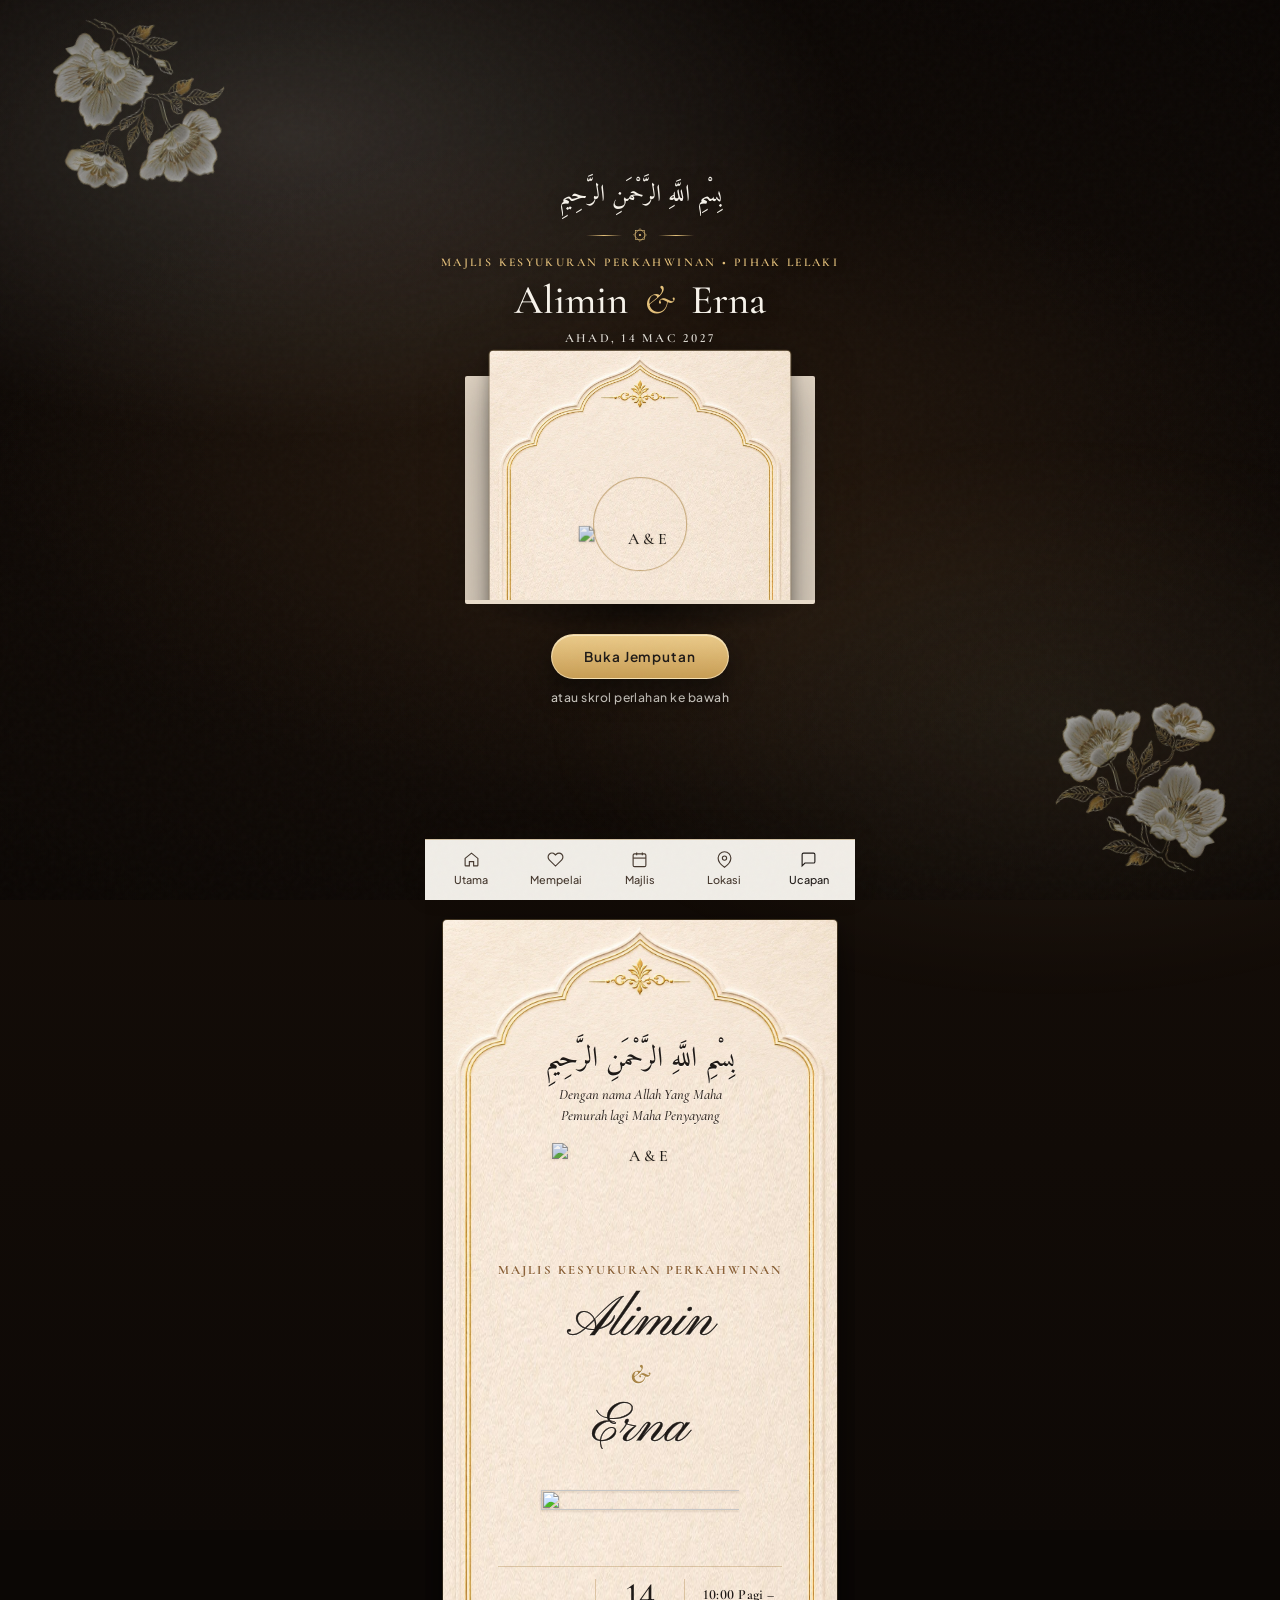
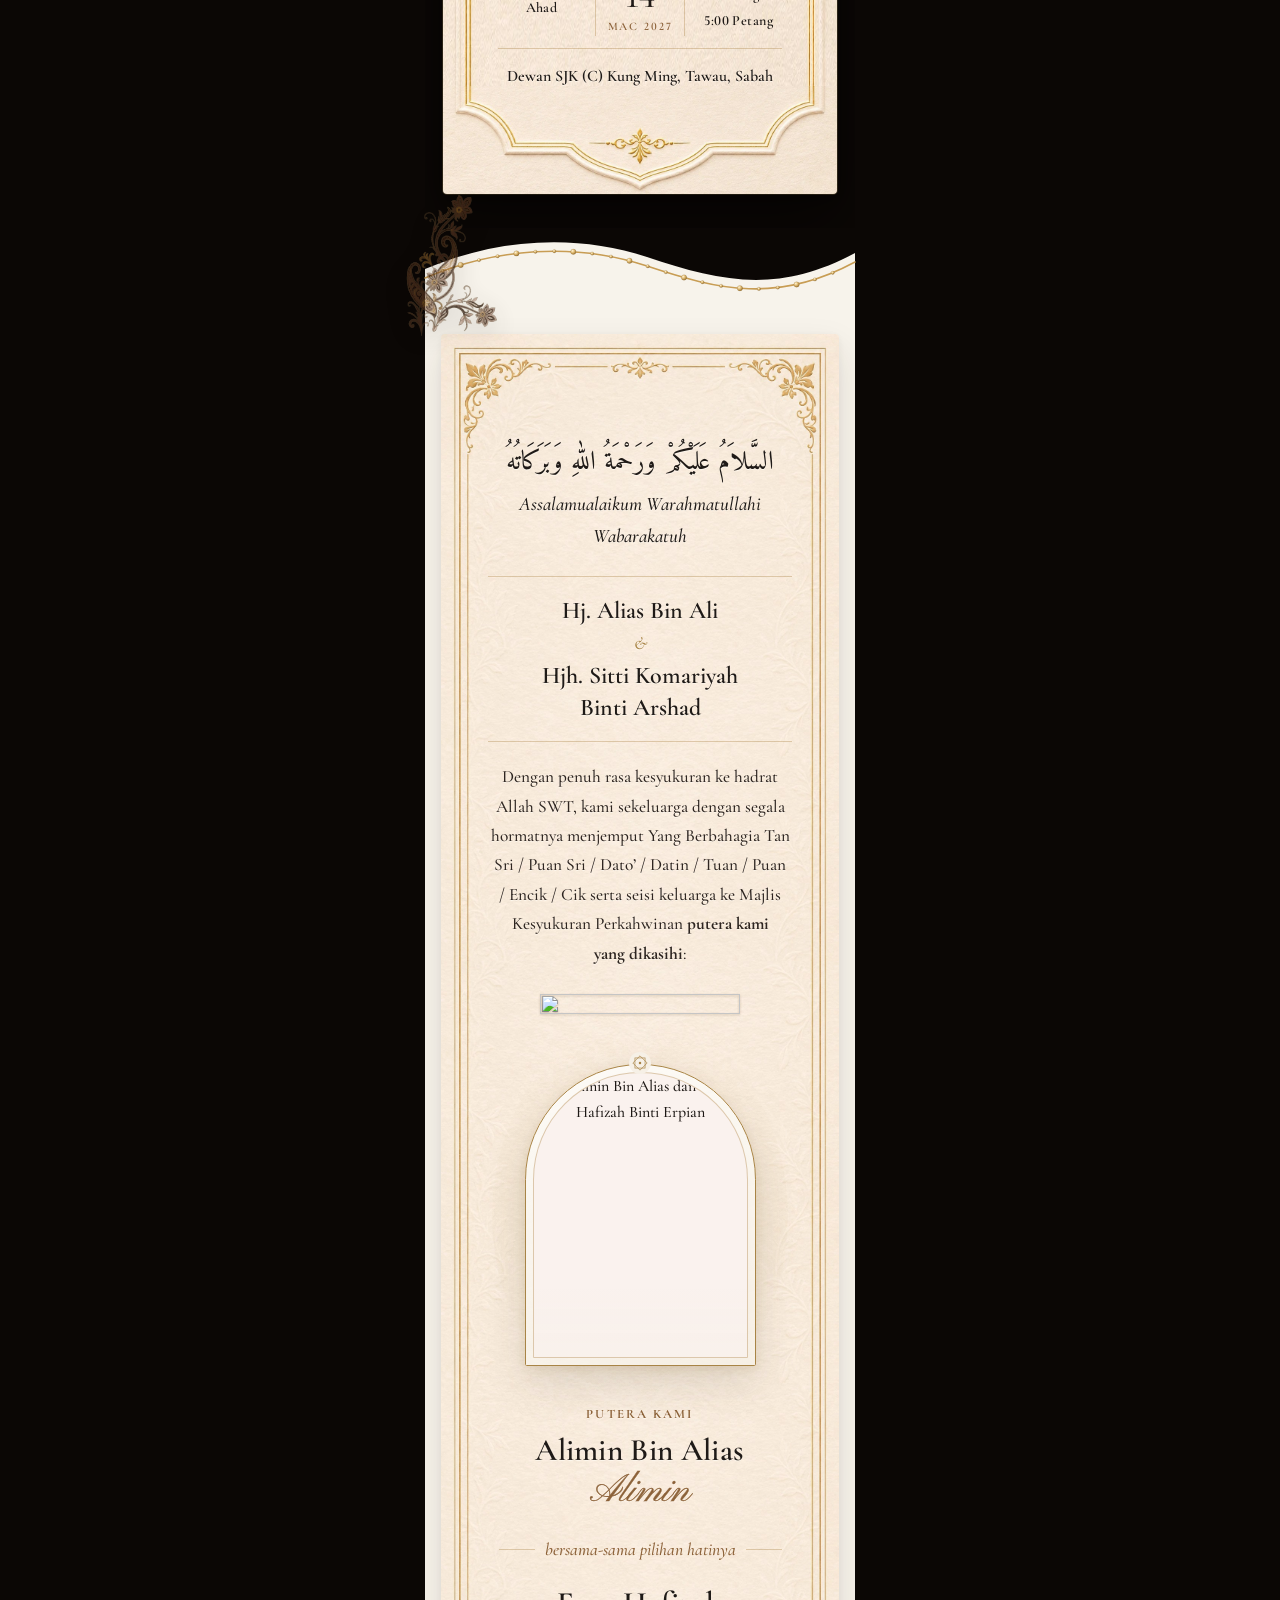
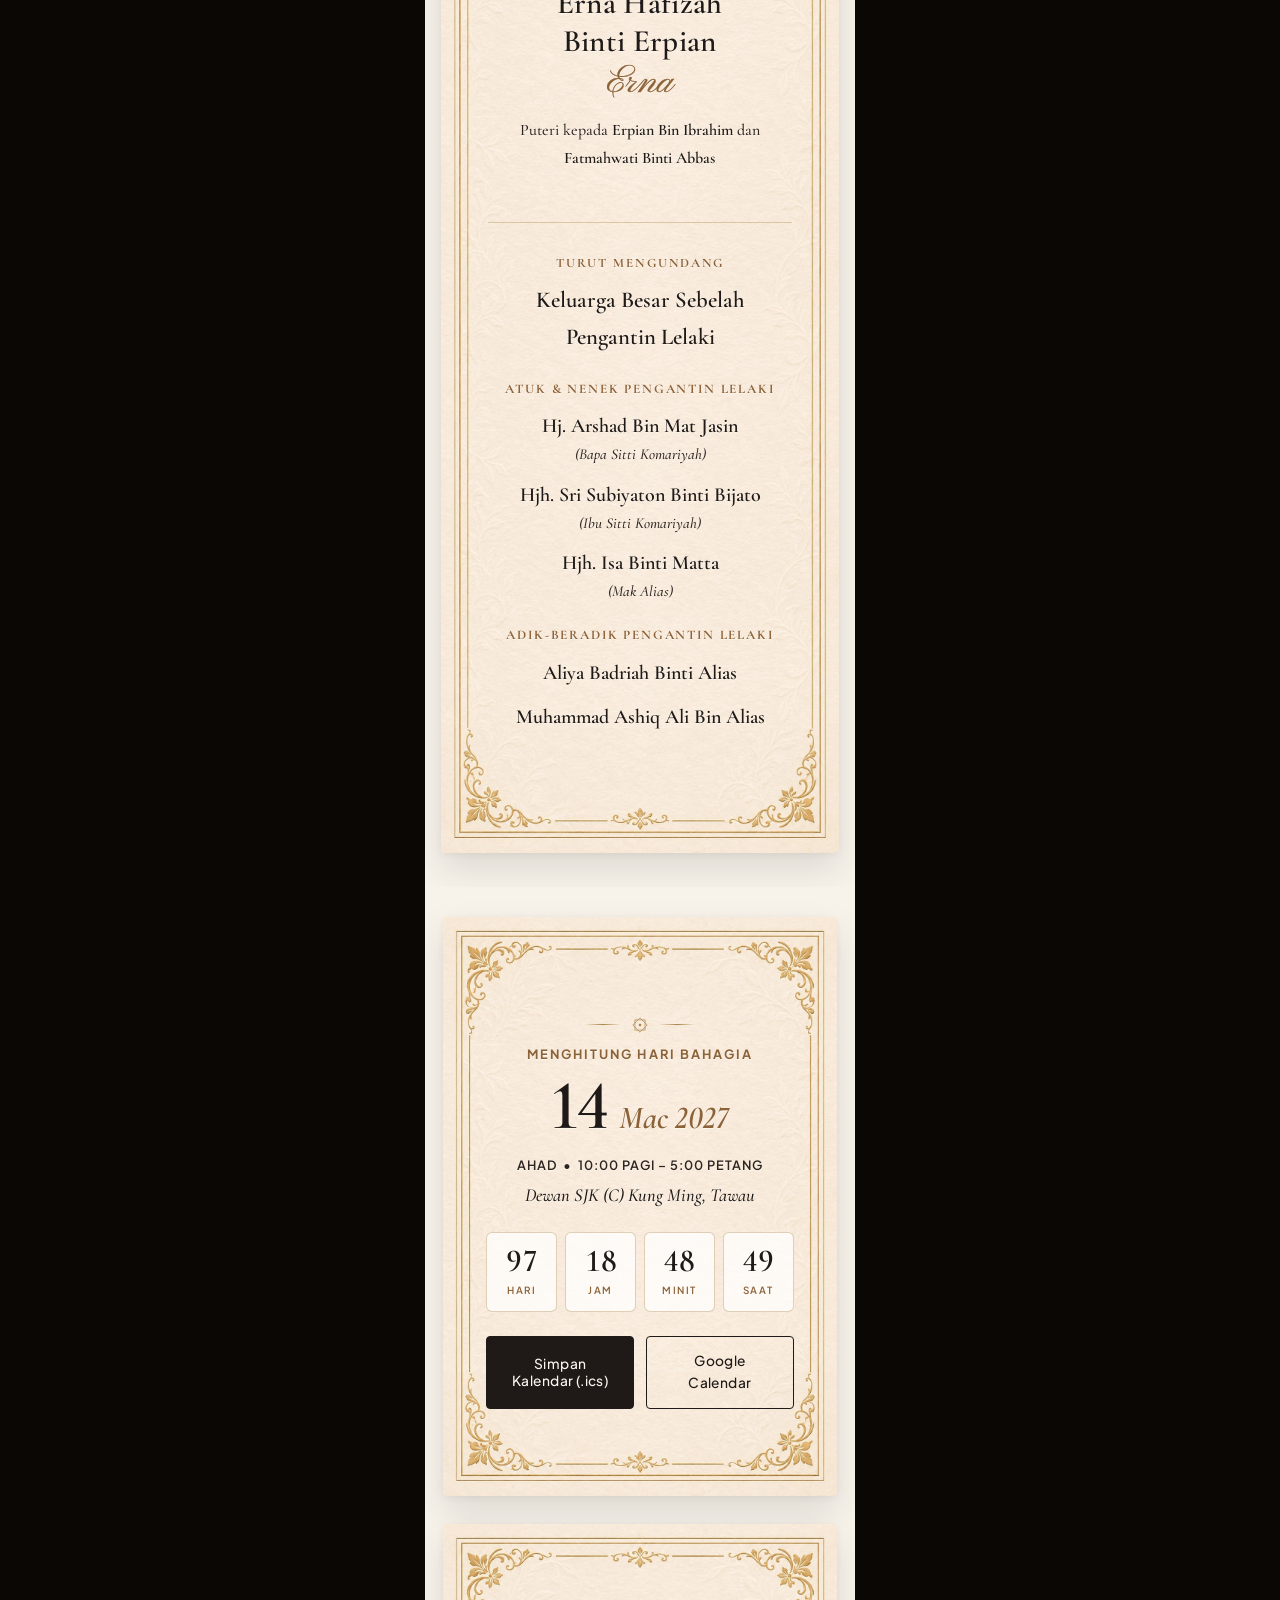
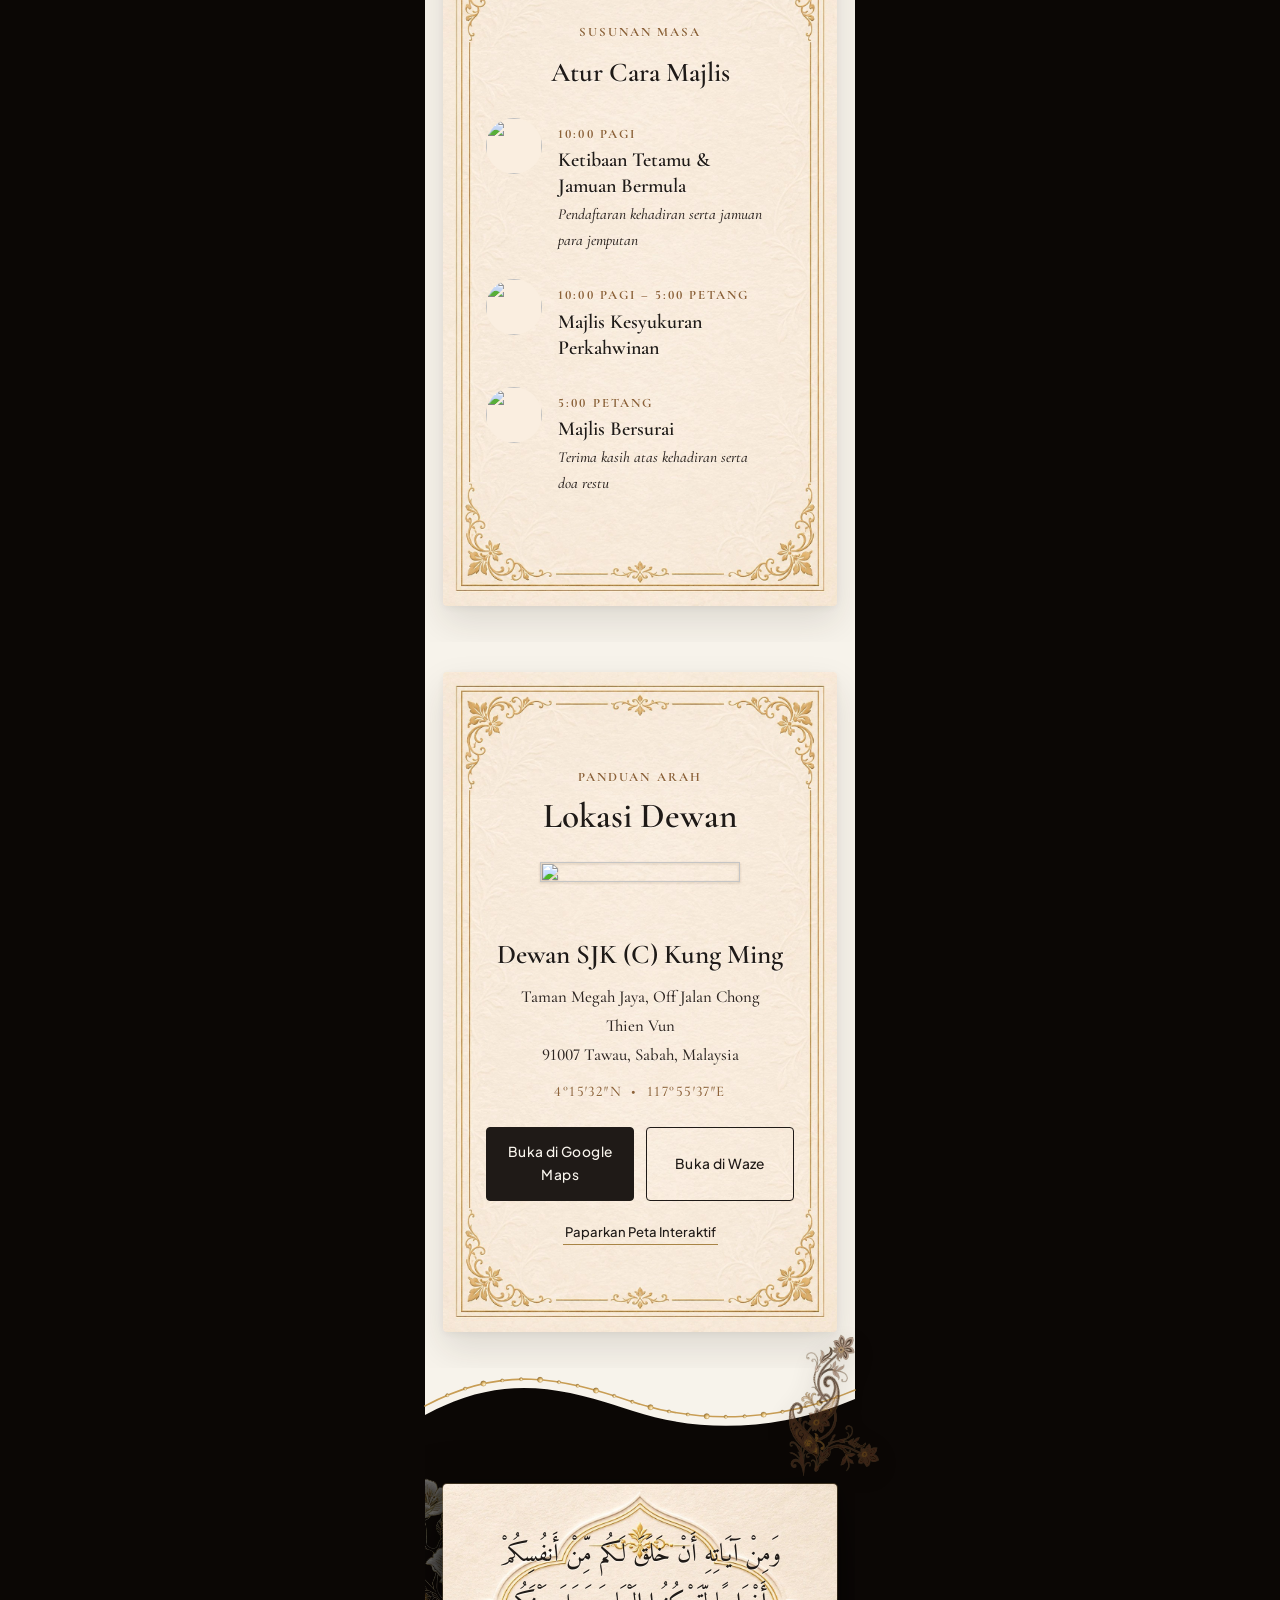
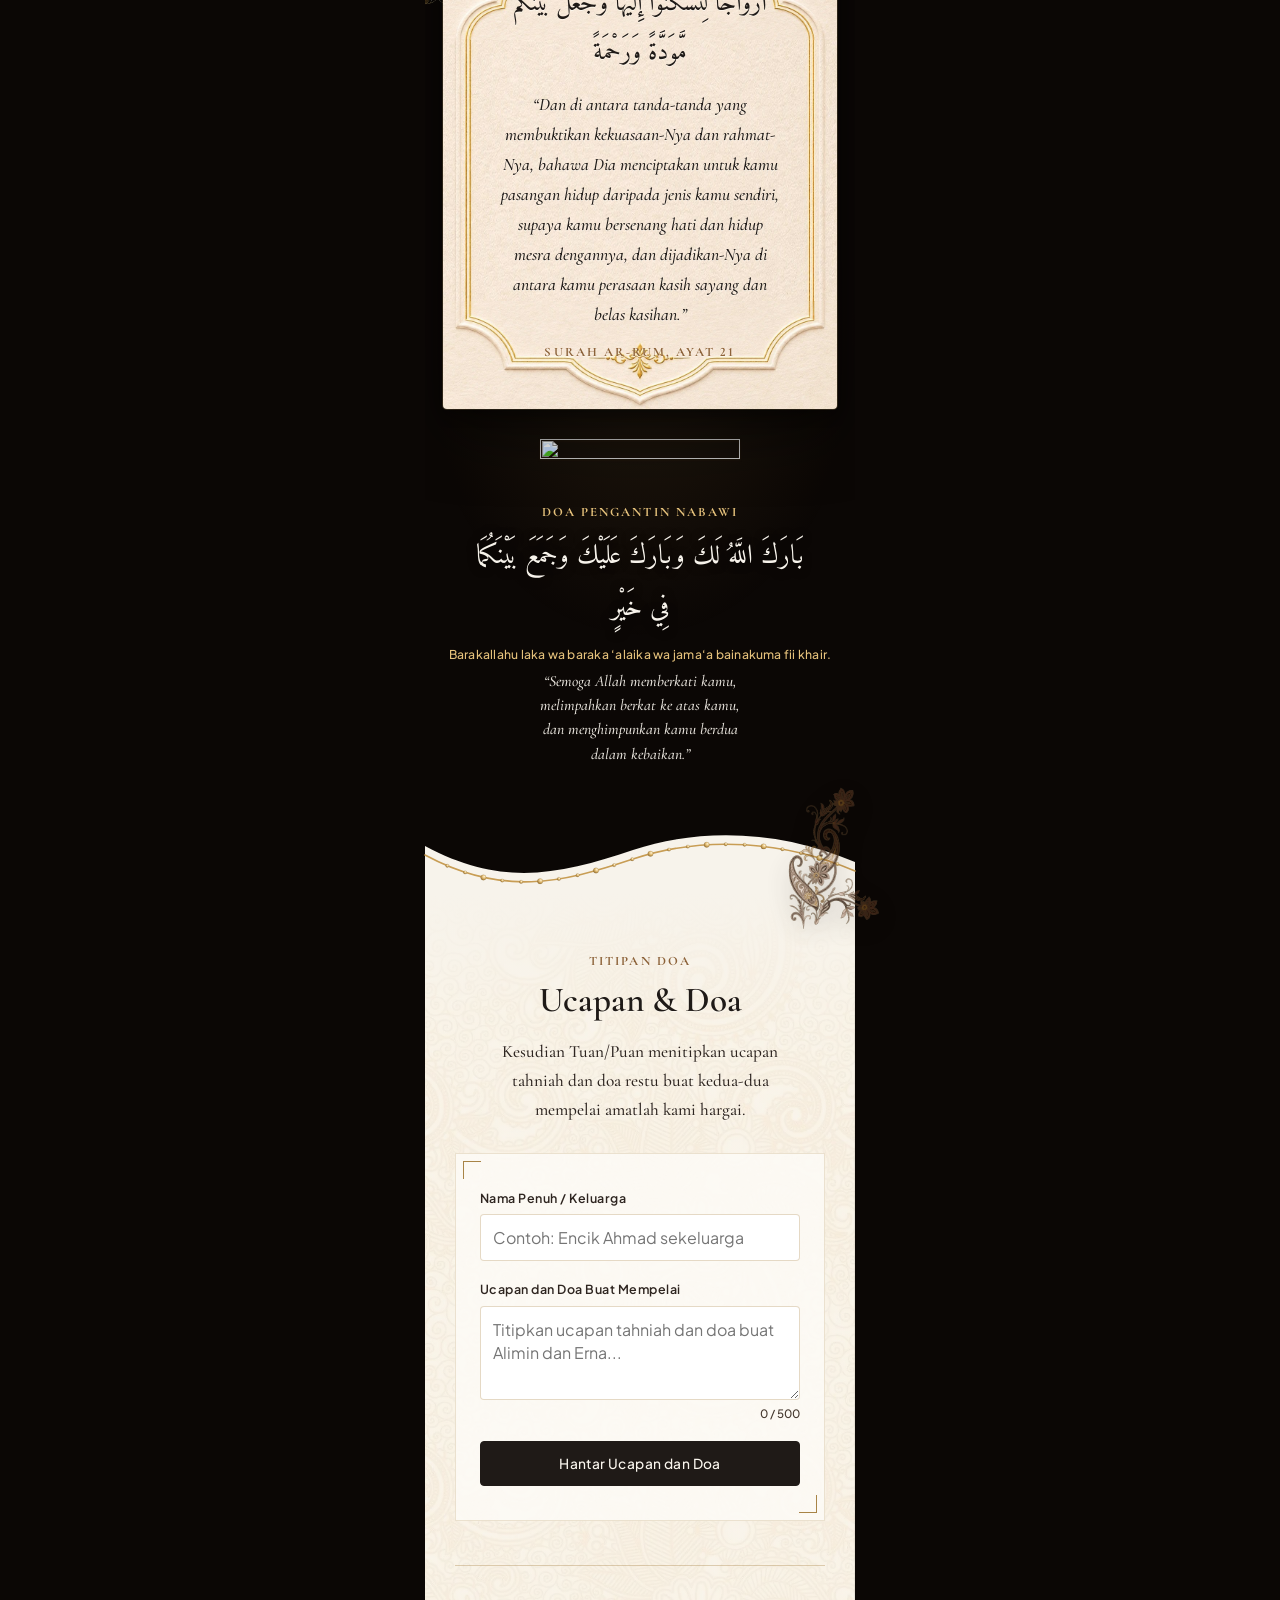
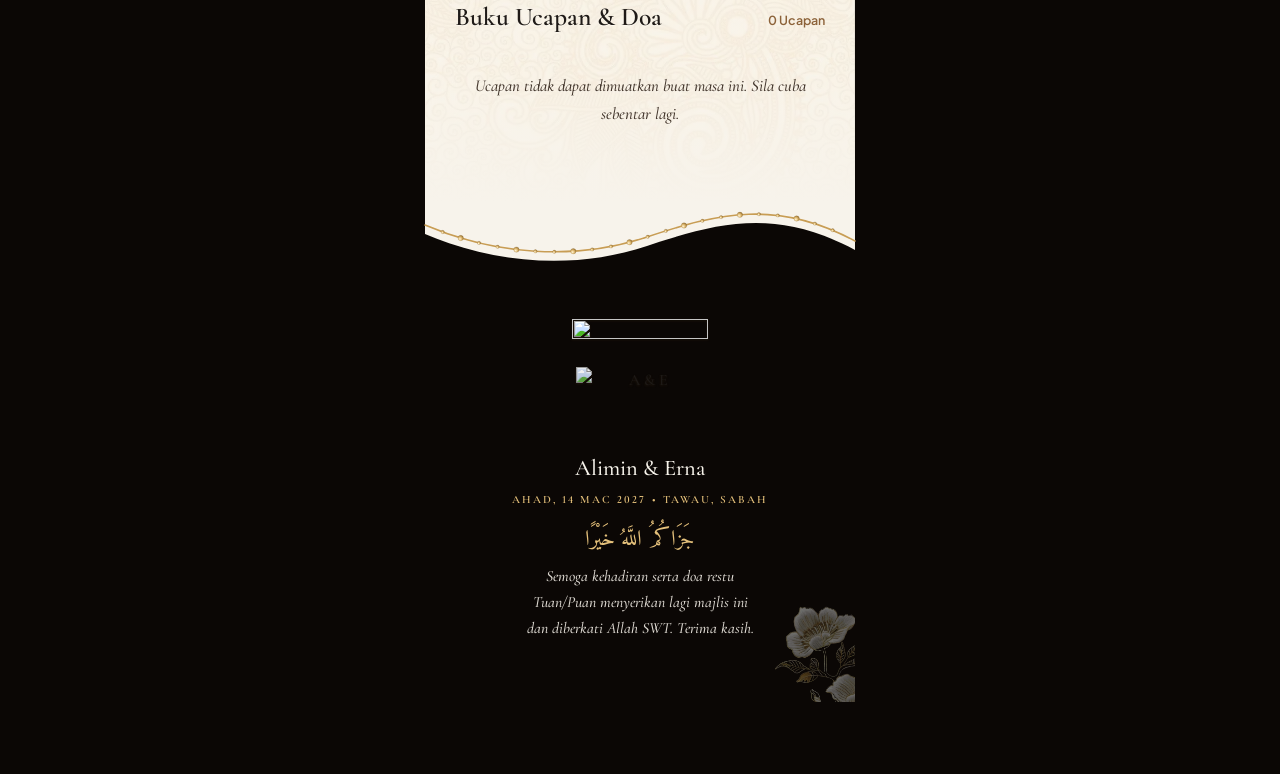
==== commit 9dbb65c2: "Upload kad jemputan digital Dr. Alimin & Erna (Pihak Lelaki)" ====
--- a/upload-ke-github/index.html
+++ b/upload-ke-github/index.html
@@ -7,29 +7,29 @@
   <!-- Kad peribadi: jangan diindeks enjin carian (nama keluarga tidak muncul di Google).
        Tetamu masih boleh membuka kad melalui link yang dikongsi. -->
   <meta name="robots" content="noindex, nofollow" />
-  <title>Majlis Kesyukuran Perkahwinan — Dr. Alimin &amp; Erna | 14 Mac 2027</title>
-  <meta name="description" content="Jemputan Majlis Kesyukuran Perkahwinan Pihak Lelaki: Alimin bin Alias (Dr. Alimin) & Erna Hafizah Erpian (Erna) pada Ahad, 14 Mac 2027 di Dewan SJK (C) Kung Ming, Tawau, Sabah." />
+  <title>Majlis Kesyukuran Perkahwinan — Alimin &amp; Erna | 14 Mac 2027</title>
+  <meta name="description" content="Jemputan Majlis Kesyukuran Perkahwinan Pihak Lelaki: Alimin Bin Alias &amp; Erna Hafizah Binti Erpian pada Ahad, 14 Mac 2027 di Dewan SJK (C) Kung Ming, Tawau, Sabah." />
 
   <!-- Favicon Emas A&E -->
   <link rel="icon" type="image/svg+xml" href="data:image/svg+xml,%3Csvg xmlns='http://www.w3.org/2000/svg' viewBox='0 0 64 64'%3E%3Ccircle cx='32' cy='32' r='30' fill='%23F6F0E6' stroke='%23B5935A' stroke-width='2.5'/%3E%3Ctext x='32' y='40' text-anchor='middle' font-family='Georgia,serif' font-size='22' font-weight='600' fill='%233B2F26'%3EA%26E%3C/text%3E%3C/svg%3E" />
 
   <!-- Open Graph / WhatsApp / Telegram / Facebook Preview -->
-  <meta property="og:site_name" content="Walimatulurus Dr. Alimin &amp; Erna" />
-  <meta property="og:title" content="Jemputan Majlis Kesyukuran Perkahwinan — Dr. Alimin &amp; Erna" />
-  <meta property="og:description" content="Dengan penuh kesyukuran, kami menjemput Tuan/Puan ke Majlis Kesyukuran Perkahwinan Dr. Alimin &amp; Erna pada Ahad, 14 Mac 2027 (10:00 Pagi – 5:00 Petang) di Dewan SJK (C) Kung Ming, Tawau, Sabah." />
+  <meta property="og:site_name" content="Walimatulurus Alimin &amp; Erna" />
+  <meta property="og:title" content="Jemputan Majlis Kesyukuran Perkahwinan — Alimin &amp; Erna" />
+  <meta property="og:description" content="Dengan penuh kesyukuran, kami menjemput Tuan/Puan ke Majlis Kesyukuran Perkahwinan Alimin &amp; Erna pada Ahad, 14 Mac 2027 (10:00 Pagi – 5:00 Petang) di Dewan SJK (C) Kung Ming, Tawau, Sabah." />
   <meta property="og:type" content="website" />
   <meta property="og:url" content="https://walimatulurus-alimin-erna.pages.dev/" />
-  <meta property="og:image" content="https://walimatulurus-alimin-erna.pages.dev/assets/og-image.jpg?v=3" />
-  <meta property="og:image:secure_url" content="https://walimatulurus-alimin-erna.pages.dev/assets/og-image.jpg?v=3" />
+  <meta property="og:image" content="https://walimatulurus-alimin-erna.pages.dev/assets/og-image.jpg?v=4" />
+  <meta property="og:image:secure_url" content="https://walimatulurus-alimin-erna.pages.dev/assets/og-image.jpg?v=4" />
   <meta property="og:image:type" content="image/jpeg" />
   <meta property="og:image:width" content="1200" />
   <meta property="og:image:height" content="630" />
-  <meta property="og:image:alt" content="Jemputan Majlis Kesyukuran Perkahwinan Dr. Alimin &amp; Erna — Ahad, 14 Mac 2027" />
+  <meta property="og:image:alt" content="Jemputan Majlis Kesyukuran Perkahwinan Alimin &amp; Erna — Ahad, 14 Mac 2027" />
   <meta property="og:locale" content="ms_MY" />
   <meta name="twitter:card" content="summary_large_image" />
-  <meta name="twitter:title" content="Jemputan Majlis Kesyukuran Perkahwinan — Dr. Alimin &amp; Erna" />
+  <meta name="twitter:title" content="Jemputan Majlis Kesyukuran Perkahwinan — Alimin &amp; Erna" />
   <meta name="twitter:description" content="Ahad, 14 Mac 2027 • 10:00 Pagi – 5:00 Petang • Dewan SJK (C) Kung Ming, Tawau, Sabah" />
-  <meta name="twitter:image" content="https://walimatulurus-alimin-erna.pages.dev/assets/og-image.jpg?v=3" />
+  <meta name="twitter:image" content="https://walimatulurus-alimin-erna.pages.dev/assets/og-image.jpg?v=4" />
   <meta name="theme-color" content="#140D08" />
 
   <!-- Fonts: Royal Calligraphy (Pinyon Script), Editorial Serif, Classical Arabic Naskh, Clean Sans -->
@@ -37,15 +37,11 @@
   <link rel="preconnect" href="https://fonts.gstatic.com" crossorigin />
   <link href="https://fonts.googleapis.com/css2?family=Amiri:wght@400;700&family=Cormorant+Garamond:ital,wght@0,400;0,500;0,600;1,400;1,500&family=Pinyon+Script&family=Plus+Jakarta+Sans:wght@400;500;600&display=swap" rel="stylesheet" />
 
-  <!-- Pra-muat aset sampul 3D (atas lipatan) supaya muncul serta-merta tanpa kelipan -->
+  <!-- Pra-muat 4 aset kritikal sampul 3D (atas lipatan) supaya FCP pantas di 4G -->
   <link rel="preload" as="image" href="assets/env-body.jpg" fetchpriority="high" />
   <link rel="preload" as="image" href="assets/env-pocket.webp" fetchpriority="high" />
   <link rel="preload" as="image" href="assets/env-flap-front.webp" fetchpriority="high" />
-  <link rel="preload" as="image" href="assets/env-flap-liner.webp" fetchpriority="high" />
   <link rel="preload" as="image" href="assets/wax-seal-ae.webp" fetchpriority="high" />
-  <link rel="preload" as="image" href="assets/monogram-ae.webp" fetchpriority="high" />
-  <link rel="preload" as="image" href="assets/frame-arch-top.jpg" />
-  <link rel="preload" as="image" href="assets/batik-sogan-pattern.webp" />
 
   <link rel="stylesheet" href="styles.css" />
   <script>
@@ -126,7 +122,7 @@
         </div>
         <p class="env-kicker">Majlis Kesyukuran Perkahwinan &bull; Pihak Lelaki</p>
         <h1 class="env-couple">
-          <span>Dr. Alimin</span>
+          <span>Alimin</span>
           <span class="serif-amp">&amp;</span>
           <span>Erna</span>
         </h1>
@@ -146,7 +142,7 @@
           <div class="env-card frame-arch-bg" id="envCard">
             <div class="env-card-surface">
               <img class="env-card-monogram monogram-img" src="assets/monogram-ae.webp" width="1000" height="599" alt="A &amp; E" />
-              <p class="env-card-couple">Dr. Alimin &amp; Erna</p>
+              <p class="env-card-couple">Alimin &amp; Erna</p>
             </div>
           </div>
         </div>
@@ -210,7 +206,7 @@
           <p class="hero-kicker hero-anim">Majlis Kesyukuran Perkahwinan</p>
 
           <h2 class="hero-display hero-anim">
-            <span class="display-script"><span class="name-title">Dr.</span> Alimin</span>
+            <span class="display-script">Alimin</span>
             <span class="display-amp">&amp;</span>
             <span class="display-script">Erna</span>
           </h2>
@@ -253,16 +249,14 @@
       <img class="band-watermark" src="assets/monogram-ae.webp" alt="" aria-hidden="true" loading="lazy" />
       <!-- Aset 2: Kertas Krim Berbingkai Ornamen Sudut (assets/frame-ivory-*.jpg, 3-slice) -->
       <div class="band-inner frame-ivory-bg ivory-card">
-        <!-- Aset 4: Bunga Batik tradisional terapung di sudut kad -->
-        <img class="orn-batik-flower orn-corner-tr orn-float" src="assets/orn-batik-flower.webp" width="360" height="360" alt="" aria-hidden="true" loading="lazy" />
         <p class="arabic-salam gsap-up" lang="ar" dir="rtl">السَّلاَمُ عَلَيْكُمْ وَرَحْمَةُ اللهِ وَبَرَكَاتُهُ</p>
         <p class="salam-latin gsap-up">Assalamualaikum Warahmatullahi Wabarakatuh</p>
 
         <!-- Tuan Rumah (Keluarga Pengantin Lelaki — Pihak Pengundang Utama) -->
         <div class="host-header gsap-up">
-          <p class="host-name">Tuan Haji Alias bin Ali</p>
+          <p class="host-name">Hj. Alias Bin Ali</p>
           <p class="host-amp">&amp;</p>
-          <p class="host-name">Puan Hajah Sitti Komariyah binti Arshad</p>
+          <p class="host-name">Hjh. Sitti Komariyah Binti Arshad</p>
         </div>
 
         <p class="editorial-prose gsap-up">
@@ -272,7 +266,7 @@
         <img class="gold-divider-img gsap-up" src="assets/gold-divider.webp" width="900" height="200" alt="" aria-hidden="true" />
 
         <!-- Potret Rasmi Mempelai dalam Bingkai Gerbang Islamik Bermahkota Bintang -->
-        <figure class="couple-mihrab-wrap" id="couplePortraitWrap" aria-label="Potret Dr. Alimin dan Erna">
+        <figure class="couple-mihrab-wrap" id="couplePortraitWrap" aria-label="Potret Alimin dan Erna">
           <div class="couple-arch-halo" aria-hidden="true"></div>
           <svg class="couple-arch-finial" width="22" height="22" aria-hidden="true"><use href="#islamic-star" /></svg>
           <div class="couple-mihrab-arch" id="couplePortraitArch">
@@ -281,7 +275,7 @@
                 id="couplePortraitImg"
                 class="couple-portrait-img"
                 src="assets/couple-portrait.jpg"
-                alt="Dr. Alimin bin Alias dan Erna Hafizah Erpian"
+                alt="Alimin Bin Alias dan Erna Hafizah Binti Erpian"
                 width="768"
                 height="1024"
                 loading="lazy"
@@ -297,8 +291,8 @@
 
           <div id="coupleLeft" class="mempelai-person couple-converge-left">
             <p class="mempelai-role">Putera Kami</p>
-            <h3 class="mempelai-fullname">Alimin bin Alias</h3>
-            <p class="mempelai-callname"><span class="name-title">Dr.</span> Alimin</p>
+            <h3 class="mempelai-fullname">Alimin Bin Alias</h3>
+            <p class="mempelai-callname">Alimin</p>
           </div>
 
           <div class="mempelai-connector gsap-up" aria-hidden="true">
@@ -308,10 +302,10 @@
           </div>
 
           <div id="coupleRight" class="mempelai-person couple-converge-right">
-            <h3 class="mempelai-fullname">Erna Hafizah Erpian</h3>
+            <h3 class="mempelai-fullname">Erna Hafizah Binti Erpian</h3>
             <p class="mempelai-callname">Erna</p>
             <p class="bride-parents-line">
-              Puteri kepada <strong>Encik Erpian bin Haji Ibrahim</strong> dan <strong>Puan Fatmahwati binti Abbas</strong>
+              Puteri kepada <strong>Erpian Bin Ibrahim</strong> dan <strong>Fatmahwati Binti Abbas</strong>
             </p>
           </div>
         </div>
@@ -320,21 +314,26 @@
         <div class="turut-editorial gsap-up">
           <p class="editorial-label">Turut Mengundang</p>
           <h4 class="turut-title">Keluarga Besar Sebelah Pengantin Lelaki</h4>
-          <p class="turut-sub">Datuk dan Nenek yang Dikasihi</p>
+          <p class="turut-sub">Atuk &amp; Nenek Pengantin Lelaki</p>
           <ul class="elders-editorial-list">
-            <li>Encik Arshad Mat Jasin</li>
-            <li>Puan Sri Subiyaton Bijato</li>
-            <li>Encik Isa Matta</li>
+            <li>Hj. Arshad Bin Mat Jasin <span class="elder-relation">(Bapa Sitti Komariyah)</span></li>
+            <li>Hjh. Sri Subiyaton Binti Bijato <span class="elder-relation">(Ibu Sitti Komariyah)</span></li>
+            <li>Hjh. Isa Binti Matta <span class="elder-relation">(Mak Alias)</span></li>
+          </ul>
+          <p class="turut-sub">Adik-Beradik Pengantin Lelaki</p>
+          <ul class="elders-editorial-list">
+            <li>Aliya Badriah Binti Alias</li>
+            <li>Muhammad Ashiq Ali Bin Alias</li>
           </ul>
           <div id="extra-family-container"></div>
         </div>
       </div>
     </section>
 
-    <!-- BAND 3: TARIKH, KIRA DETIK & ATUR CARA MAJLIS (SATU TONA KERTAS WHITE BEIGE) -->
+    <!-- BAND 3: TARIKH, KIRA DETIK & ATUR CARA MAJLIS (SERAGAM KERTAS GADING BERSUDUT EMAS) -->
     <section id="majlis" class="band band-ivory gsap-section">
       <div class="band-inner majlis-climax-outer">
-        <div class="sogan-climax-card luxury-paper-card gsap-up">
+        <div class="sogan-climax-card frame-ivory-bg ivory-card gsap-up">
           <div class="sogan-card-content">
             <div class="islamic-ornament-row" aria-hidden="true">
               <span class="orn-line"></span>
@@ -375,7 +374,7 @@
               </button>
               <a
                 class="btn-sogan-ghost"
-                href="https://calendar.google.com/calendar/render?action=TEMPLATE&text=Majlis+Kesyukuran+Perkahwinan+Dr.+Alimin+%26+Erna&dates=20270314T020000Z/20270314T090000Z&details=Majlis+Kesyukuran+Perkahwinan+Alimin+bin+Alias+(Dr.+Alimin)+%26+Erna+Hafizah+Erpian+(Erna).+Masa:+10:00+Pagi+-+5:00+Petang.&location=Dewan+SJK+(C)+Kung+Ming,+Tawau,+Sabah"
+                href="https://calendar.google.com/calendar/render?action=TEMPLATE&text=Majlis+Kesyukuran+Perkahwinan+Alimin+%26+Erna&dates=20270314T020000Z/20270314T090000Z&details=Majlis+Kesyukuran+Perkahwinan+Alimin+Bin+Alias+%26+Erna+Hafizah+Binti+Erpian.+Masa:+10:00+Pagi+-+5:00+Petang.&location=Dewan+SJK+(C)+Kung+Ming,+Tawau,+Sabah"
                 target="_blank"
                 rel="noopener noreferrer"
               >
@@ -396,11 +395,10 @@
       </div>
     </section>
 
-    <!-- BAND 4: LOKASI & PETA (SATU TONA KERTAS WHITE BEIGE) -->
+    <!-- BAND 4: LOKASI & PETA (SERAGAM KERTAS GADING BERSUDUT EMAS) -->
     <section id="lokasi" class="band band-ivory gsap-section">
       <div class="band-inner lokasi-framed-outer">
         <div class="frame-lokasi-card frame-ivory-bg ivory-card">
-          <img class="orn-batik-flower orn-corner-bl orn-float" src="assets/orn-batik-flower.webp" width="360" height="360" alt="" aria-hidden="true" loading="lazy" />
           <p class="editorial-label gsap-up">Panduan Arah</p>
           <h3 class="band-heading gsap-up">Lokasi Dewan</h3>
 
@@ -504,7 +502,7 @@
 
           <div class="field">
             <label for="guest-wish">Ucapan dan Doa Buat Mempelai</label>
-            <textarea id="guest-wish" name="wish" rows="3" placeholder="Titipkan ucapan tahniah dan doa buat Dr. Alimin dan Erna..." maxlength="500" aria-describedby="wish-char-count" required></textarea>
+            <textarea id="guest-wish" name="wish" rows="3" placeholder="Titipkan ucapan tahniah dan doa buat Alimin dan Erna..." maxlength="500" aria-describedby="wish-char-count" required></textarea>
             <span id="wish-char-count" class="char-counter" aria-live="polite">0 / 500</span>
           </div>
 
@@ -547,7 +545,7 @@
       <div class="band-inner footer-inner">
         <img class="gold-divider-img footer-divider" src="assets/gold-divider.webp" width="900" height="200" alt="" aria-hidden="true" />
         <img class="footer-crest monogram-img" src="assets/monogram-ae.webp" width="1000" height="599" alt="A &amp; E" loading="lazy" />
-        <p class="footer-couple">Dr. Alimin &amp; Erna</p>
+        <p class="footer-couple">Alimin &amp; Erna</p>
         <p class="footer-meta">Ahad, 14 Mac 2027 &bull; Tawau, Sabah</p>
         <p class="footer-arabic-thanks" lang="ar" dir="rtl">جَزَاكُمُ اللَّهُ خَيْرًا</p>
         <p class="footer-note">
--- a/upload-ke-github/styles.css
+++ b/upload-ke-github/styles.css
@@ -1,5 +1,5 @@
 /* =====================================================================
-   BESPOKE LUXURY STATIONERY — DR. ALIMIN & ERNA (A & E)
+   BESPOKE LUXURY STATIONERY — ALIMIN & ERNA (A & E)
    Theme: Islamic Soft Beige White with a Hint of Jawa Design
    Assets: Client Envelope (Closed + Open Batik Sogan) + Gold Filigree Card
    Motion: GSAP 3.12 + ScrollTrigger Choreography
@@ -11,14 +11,14 @@
   --sand-beige: #EDE4D5;
   --outer-desk: #E8DFD1;
 
-  --sogan-ink: #2A2018;
+  --sogan-ink: #1F1A17;      /* Deep Espresso: teks utama, kontras tinggi di atas kertas krim */
   --sogan-deep: #1E1610;
-  --sogan-body: #45382E;
-  --sogan-muted: #5F5043;
+  --sogan-body: #2E2520;
+  --sogan-muted: #45382E;
 
   --gold-champagne: #EAD4A6;
   --gold-foil: #A88446;
-  --gold-deep: #735528;
+  --gold-deep: #8C6239;      /* Rich Antique Bronze: label & tajuk kecil */
   --gold-hairline: rgba(168, 132, 70, 0.36);
 
   --font-script: 'Pinyon Script', 'Cormorant Garamond', cursive;
@@ -34,8 +34,8 @@
   --charcoal: #0B0705;
   --antique-gold: #C89D54;
   --wb-cream: #F7F3EB;
-  --ink-on-cream: #2A1D15;
-  --bronze-on-cream: #9E7632;
+  --ink-on-cream: #1F1A17;
+  --bronze-on-cream: #8C6239;
   --sand-on-dark: #F7F3EB;
   --gold-on-dark: #E5C17B;
 }
@@ -236,7 +236,7 @@
 
 p, blockquote, li { text-wrap: pretty; }
 
-/* "Dr." sebagai gelaran small caps serif di hadapan nama skrip */
+/* Gelaran small caps serif (tidak digunakan buat masa ini) */
 .name-title {
   font-family: var(--font-serif);
   font-size: 0.34em;
@@ -1576,9 +1576,11 @@
   z-index: 50;
   display: grid;
   grid-template-columns: repeat(5, 1fr);
-  background: rgba(253, 252, 249, 0.95);
-  backdrop-filter: blur(10px);
-  border-top: 1px solid var(--gold-hairline);
+  background: rgba(253, 250, 244, 0.95);
+  backdrop-filter: blur(12px);
+  -webkit-backdrop-filter: blur(12px);
+  border-top: 1px solid rgba(168, 132, 70, 0.42);
+  box-shadow: 0 -6px 24px rgba(20, 13, 8, 0.16);
   padding: 8px 4px calc(8px + env(safe-area-inset-bottom, 0px));
 }
 .nav-link { display: flex; flex-direction: column; align-items: center; gap: 3px; text-decoration: none; color: var(--sogan-muted); font-family: var(--font-sans); font-size: 0.68rem; font-weight: 500; padding: 3px 2px; transition: color 180ms ease; }
@@ -1683,13 +1685,13 @@
   background: radial-gradient(ellipse 75% 45% at 50% 50%, rgba(200, 157, 84, 0.12) 0%, transparent 70%);
 }
 
-/* Teks di atas Batik gelap: krim pasir + emas berkilau */
+/* Teks di atas Batik gelap: krim pasir + emas berkilau (kontras tinggi mudah dibaca di bawah cahaya terang) */
 .hero-head .env-bismillah,
-.hero-head .env-couple { color: var(--sand-on-dark); text-shadow: 0 1px 14px rgba(0, 0, 0, 0.6); }
+.hero-head .env-couple { color: var(--sand-on-dark); text-shadow: 0 1px 14px rgba(0, 0, 0, 0.65); }
 .hero-head .env-kicker,
-.hero-head .serif-amp { color: var(--gold-on-dark); text-shadow: 0 1px 10px rgba(0, 0, 0, 0.6); }
-.hero-head .env-date { color: rgba(247, 243, 235, 0.8); }
-.hero-scroll-hint { color: rgba(247, 243, 235, 0.62); }
+.hero-head .serif-amp { color: var(--gold-on-dark); text-shadow: 0 1px 10px rgba(0, 0, 0, 0.65); }
+.hero-head .env-date { color: rgba(247, 243, 235, 0.94); text-shadow: 0 1px 8px rgba(0, 0, 0, 0.55); }
+.hero-scroll-hint { color: rgba(247, 243, 235, 0.86); text-shadow: 0 1px 8px rgba(0, 0, 0, 0.55); }
 .hero-head .islamic-ornament-row,
 .hero-head .islamic-star-ico { color: var(--gold-on-dark); }
 .hero-head .orn-line { background: linear-gradient(90deg, transparent, var(--gold-on-dark), transparent); }
@@ -1723,15 +1725,15 @@
 
 /* Band Doa (gelap) */
 .band-batik-doa .editorial-label { color: var(--gold-on-dark); }
-.band-batik-doa .arabic-nabawi { color: var(--sand-on-dark); }
-.band-batik-doa .nabawi-translit,
-.band-batik-doa .nabawi-meaning { color: rgba(247, 243, 235, 0.84); }
+.band-batik-doa .arabic-nabawi { color: var(--sand-on-dark); text-shadow: 0 1px 10px rgba(0, 0, 0, 0.5); }
+.band-batik-doa .nabawi-translit { color: var(--gold-on-dark); }
+.band-batik-doa .nabawi-meaning { color: rgba(247, 243, 235, 0.92); }
 
 /* Penutup (gelap) */
 .band-footer .footer-couple { color: var(--sand-on-dark); }
 .band-footer .footer-meta,
 .band-footer .footer-arabic-thanks { color: var(--gold-on-dark); }
-.band-footer .footer-note { color: rgba(247, 243, 235, 0.74); }
+.band-footer .footer-note { color: rgba(247, 243, 235, 0.88); }
 
 /* ---------- Zon White Beach ---------- */
 .wb-zone {
@@ -1786,73 +1788,162 @@
   vector-effect: non-scaling-stroke;
 }
 
-/* Kad kandungan Aset 2 (kertas gading bersudut emas): padding peratus = teks
-   sentiasa di dalam bingkai, jauh dari ornamen sudut. */
+/* Kad kandungan Aset 2 (kertas gading bersudut emas): seragam untuk Mempelai, Kira Detik, Atur Cara & Lokasi */
 .ivory-card {
   position: relative;
-  padding: 25% 11% 23%;
+  padding: 25% 11% 28%;   /* bawah lebih lega: nama terakhir jauh dari ornamen sudut */
 }
 #mempelai .band-inner.ivory-card { margin: 34px 16px; }
-.itinerary-editorial.ivory-card { margin-top: 8px; }
+.sogan-climax-card.ivory-card { padding: 24% 11% 22%; margin-bottom: 28px; }
+.itinerary-editorial.ivory-card { margin-top: 8px; border-top: none; }
 .frame-lokasi-card.ivory-card { padding: 24% 11% 22%; }
 .itinerary-icon { background: #FAEEE0; }
 
 /* Borang Ucapan di atas tekstur krim */
-.wb-zone-textured .letterpress-panel { background: rgba(253, 251, 246, 0.78); }
-
-/* ---------- Ornamen ---------- */
-/* Aset 3: Sulur Paisley — jambatan bertindih merentasi sempadan gelap ↔ krim */
+.wb-zone-textured .letterpress-panel { background: rgba(253, 251, 246, 0.86); }
+
+/* ---------- Ornamen (Terkawal, Bebas-Teks & Serasi Semua Pelayar Mudah Alih) ---------- */
+/* Aset 3: Sulur Paisley — jambatan halus merentasi sempadan gelap ↔ krim tanpa melanggar teks */
 .orn-paisley {
   position: absolute;
   z-index: 4;
-  width: 118px;
+  width: clamp(72px, 19vw, 96px);
   height: auto;
-  pointer-events: none;
-  filter: drop-shadow(0 0 0.7px rgba(229, 193, 123, 0.9)) drop-shadow(0 10px 16px rgba(0, 0, 0, 0.28));
-}
-.orn-bridge-tl { left: -20px; top: -138px; }
-.orn-bridge-br { right: -20px; bottom: -138px; scale: -1 -1; }
-.orn-bridge-tr { right: -20px; top: -138px; scale: -1 1; }
-
-/* Aset 4: Bunga Batik terapung di sudut kad (marun ditonasi ke Sogan supaya tidak bertembung) */
-.orn-batik-flower {
-  position: absolute;
-  z-index: 3;
-  width: 76px;
-  height: auto;
-  pointer-events: none;
-  filter: sepia(0.3) saturate(0.8) drop-shadow(0 5px 8px rgba(42, 29, 21, 0.2));
-}
-.orn-corner-tr { top: -24px; right: -14px; }
-.orn-corner-bl { bottom: -22px; left: -14px; scale: -1 1; }
-
-/* Aset 6: Bunga sulaman putih-emas pada zon gelap (latar hitam sudah dibuang → lutsinar) */
+  opacity: 0.82;
+  pointer-events: none;
+  filter: drop-shadow(0 0 0.6px rgba(229, 193, 123, 0.85)) drop-shadow(0 8px 14px rgba(0, 0, 0, 0.24));
+}
+.orn-bridge-tl { left: -24px; top: -108px; }
+.orn-bridge-br { right: -24px; bottom: -108px; }
+.orn-bridge-tr { right: -24px; top: -108px; }
+
+/* Aset 6: Bunga sulaman putih-emas halus pada zon gelap sahaja (serasi iOS/Android) */
 .orn-embroidery {
   position: absolute;
   z-index: 1;
   height: auto;
   pointer-events: none;
-  opacity: 0.78;
-}
-.orn-hero-tl { width: min(46vw, 220px); top: -3%; left: -10%; rotate: 165deg; }
-.orn-hero-br { width: min(46vw, 220px); bottom: -2%; right: -10%; rotate: -15deg; }
-.orn-doa-l { width: 170px; left: -58px; top: 30px; rotate: 105deg; opacity: 0.55; }
-.orn-footer-r { width: 170px; right: -56px; bottom: 40px; rotate: -30deg; opacity: 0.5; }
-
-/* Ayunan perlahan bunga sulaman di skrin pembuka (CSS: pin dikawal timeline sampul) */
-.orn-hero-tl,
-.orn-hero-br { animation: ornSway 9s ease-in-out infinite alternate; }
-.orn-hero-br { animation-delay: -4.5s; }
-@keyframes ornSway {
-  from { transform: translate3d(0, 0, 0); }
-  to   { transform: translate3d(7px, -9px, 0); }
+  opacity: 0.58;
+}
+.orn-hero-tl { width: min(42vw, 196px); top: -4%; left: -12%; transform: rotate(165deg); }
+.orn-hero-br { width: min(42vw, 196px); bottom: -3%; right: -12%; transform: rotate(-15deg); }
+.orn-doa-l { width: 152px; left: -56px; top: 28px; opacity: 0.42; }
+.orn-footer-r { width: 152px; right: -54px; bottom: 36px; opacity: 0.42; }
+
+/* Ayunan perlahan bunga sulaman di skrin pembuka (gabung putaran asal dalam transform supaya serasi iOS lama) */
+.orn-hero-tl { animation: ornSwayTL 9s ease-in-out infinite alternate; }
+.orn-hero-br { animation: ornSwayBR 9s ease-in-out infinite alternate -4.5s; }
+@keyframes ornSwayTL {
+  from { transform: rotate(165deg) translate3d(0, 0, 0); }
+  to   { transform: rotate(167deg) translate3d(6px, -8px, 0); }
+}
+@keyframes ornSwayBR {
+  from { transform: rotate(-15deg) translate3d(0, 0, 0); }
+  to   { transform: rotate(-13deg) translate3d(-6px, 8px, 0); }
 }
 
 @media (min-width: 700px) {
-  .orn-hero-tl { left: 4%; top: 2%; }
-  .orn-hero-br { right: 4%; bottom: 3%; }
+  .orn-hero-tl { left: 3%; top: 1%; }
+  .orn-hero-br { right: 3%; bottom: 2%; }
 }
 
 @media (prefers-reduced-motion: reduce) {
   .orn-hero-tl, .orn-hero-br { animation: none; }
 }
+
+/* =====================================================================
+   KETERBACAAN UNTUK SEMUA PERINGKAT UMUR (27 Nov 2026)
+   - Teks utama Deep Espresso #1F1A17, label Rich Antique Bronze #8C6239 (token :root)
+   - Label & tajuk seksyen: berat 600+, saiz minimum ~12.5px
+   - Butiran & senarai nama keluarga: 15–20px, line-height 1.6–1.75, berat 500
+   - Pelindung keterbacaan: bayang huruf letterpress halus di atas tekstur kertas
+   ===================================================================== */
+
+/* Label & tajuk kecil */
+.editorial-label,
+.hero-kicker,
+.sogan-eyebrow,
+.verse-ref,
+.itinerary-time,
+.mempelai-role { font-size: 0.8rem; font-weight: 700; letter-spacing: 0.16em; }
+.mempelai-role { color: var(--gold-deep); }
+.env-card-kicker { font-size: 0.74rem; font-weight: 700; }
+
+/* Sub-tajuk Turut Mengundang (Atuk & Nenek / Adik-Beradik) sebagai label jelas */
+.turut-sub {
+  font-family: var(--font-serif);
+  font-style: normal;
+  font-size: 0.82rem;
+  font-weight: 700;
+  letter-spacing: 0.14em;
+  text-transform: uppercase;
+  color: var(--gold-deep);
+  margin: 22px 0 10px;
+}
+
+/* Tajuk seksyen: SemiBold supaya setiap bahagian jelas terpisah */
+.band-heading,
+.turut-title,
+.itinerary-heading,
+.venue-display-name,
+.wishes-top h4 { font-weight: 600; }
+
+/* Senarai nama keluarga: besar, lega & tidak kabur */
+.elders-editorial-list { gap: 12px; }
+.elders-editorial-list li {
+  font-size: clamp(1.12rem, 4.4vw, 1.25rem);
+  font-weight: 600;
+  line-height: 1.6;
+  color: var(--sogan-ink);
+}
+.elder-relation {
+  display: block;
+  font-size: 0.95rem;
+  font-weight: 500;
+  font-style: italic;
+  line-height: 1.6;
+  color: var(--sogan-body);
+}
+
+/* Teks butiran */
+.editorial-prose,
+.bride-parents-line,
+.venue-full-address,
+.itinerary-note,
+.wish-body,
+.verse-malay { line-height: 1.7; font-weight: 500; }
+.itinerary-title { font-weight: 600; }
+.bismillah-sub { color: var(--sogan-body); font-weight: 500; }
+.date-small { color: var(--sogan-ink); }
+.hero-venue { color: var(--sogan-ink); font-weight: 600; }
+.wishes-empty,
+.footer-note { font-weight: 500; }
+
+/* Nama skrip (Pinyon hanya ada berat 400): tebalkan sedikit supaya tidak tenggelam */
+.display-script,
+.mempelai-callname { -webkit-text-stroke: 0.35px currentColor; }
+
+/* Pelindung keterbacaan di atas tekstur kertas (bayang letterpress, hampir tidak kelihatan) */
+.wb-zone p, .wb-zone li, .wb-zone h3, .wb-zone h4,
+.card-frame-content p, .card-frame-content h2,
+.doa-parchment-card p, .doa-parchment-card blockquote {
+  text-shadow: 0 1px 0 rgba(255, 252, 245, 0.65);
+}
+
+/* Ornamen: garisan emas pekat & menonjol, bukan pudar */
+.gold-divider-img {
+  opacity: 1;
+  filter: saturate(1.15) contrast(1.08) drop-shadow(0 1px 1px rgba(90, 62, 25, 0.28));
+}
+.wb-curve-gold { stroke-width: 1.6; }
+
+/* Bunga sulaman di zon gelap: jauh dari blok teks supaya tidak bertindih huruf */
+.orn-footer-r { bottom: -46px; right: -66px; }
+
+@media (max-width: 440px) {
+  /* Kicker kad utama: lebih besar daripada 0.62rem; dibenarkan dua baris */
+  .card-frame-content .hero-kicker { font-size: 0.72rem; letter-spacing: 0.12em; white-space: normal; }
+  .card-frame-content .bismillah-sub { font-size: 0.86rem; }
+  .date-small { font-size: 0.88rem; }
+  .hero-venue { font-size: 0.95rem; }
+}
